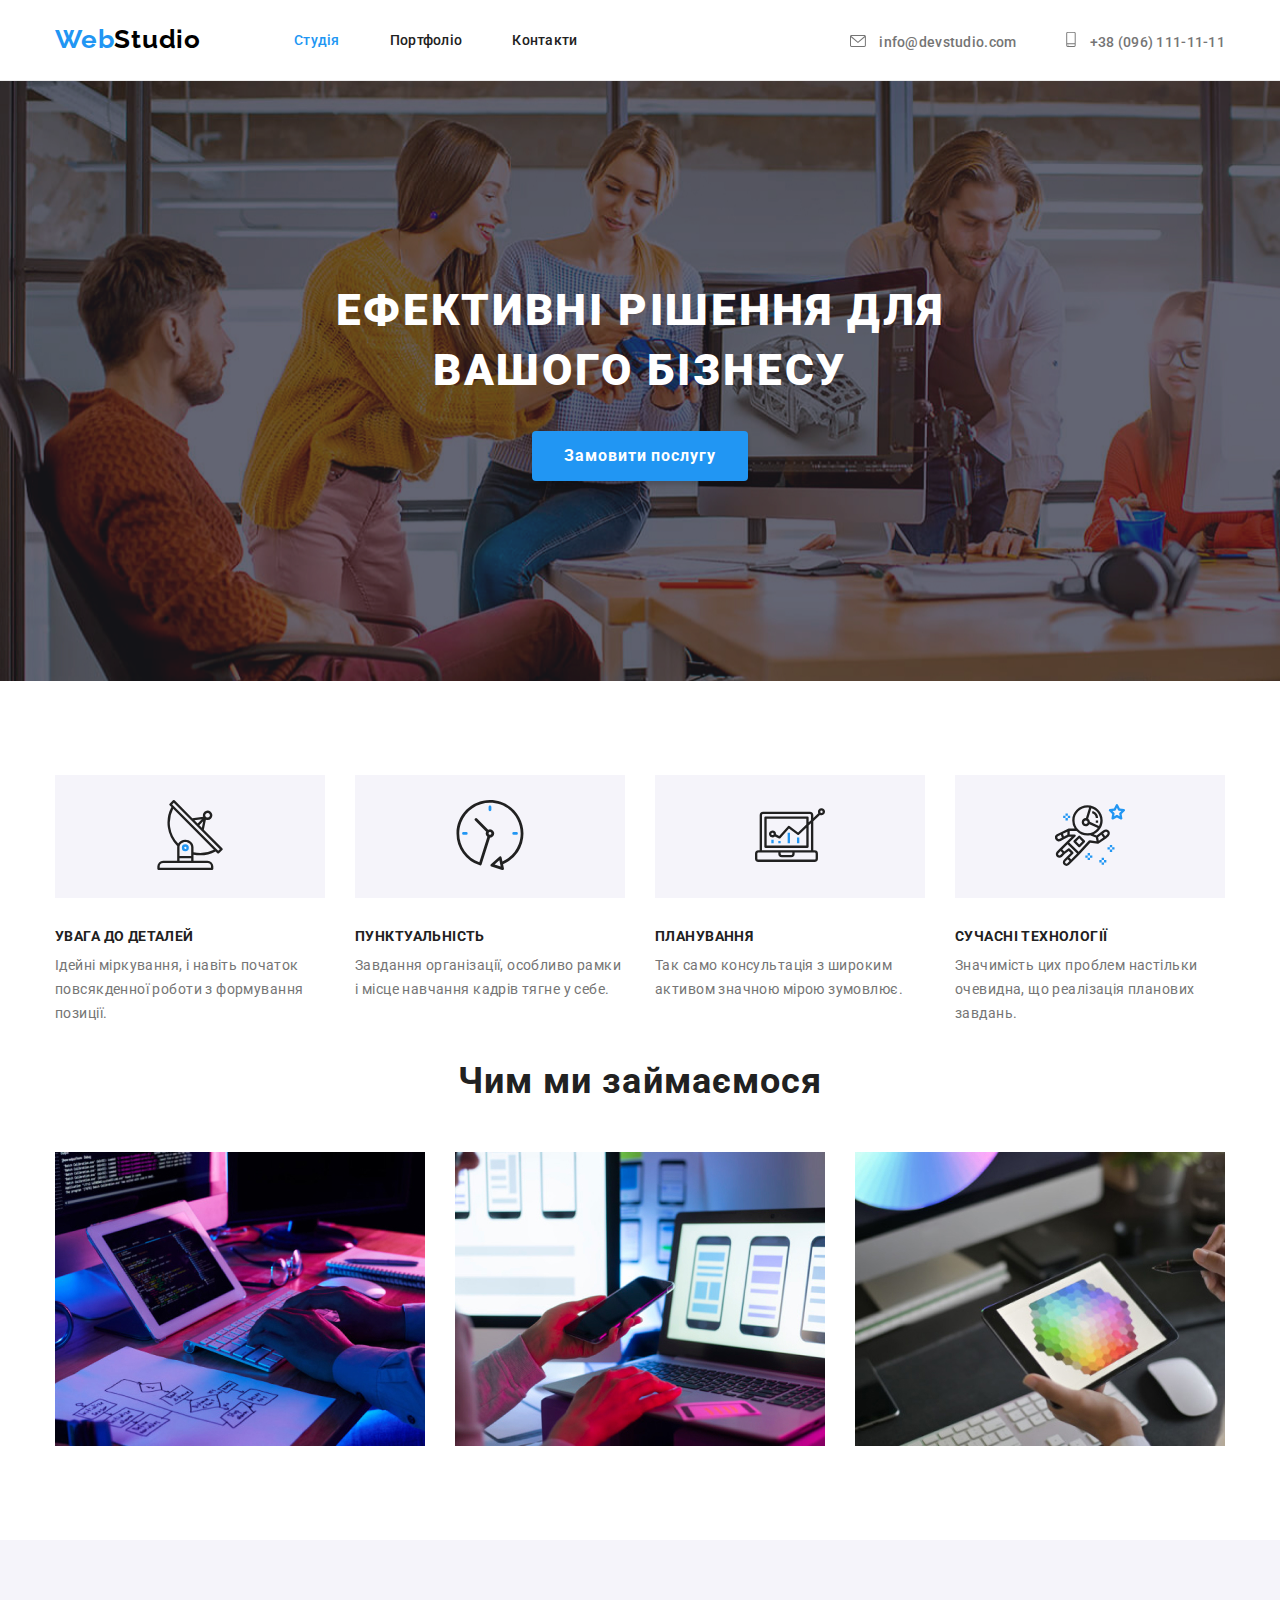
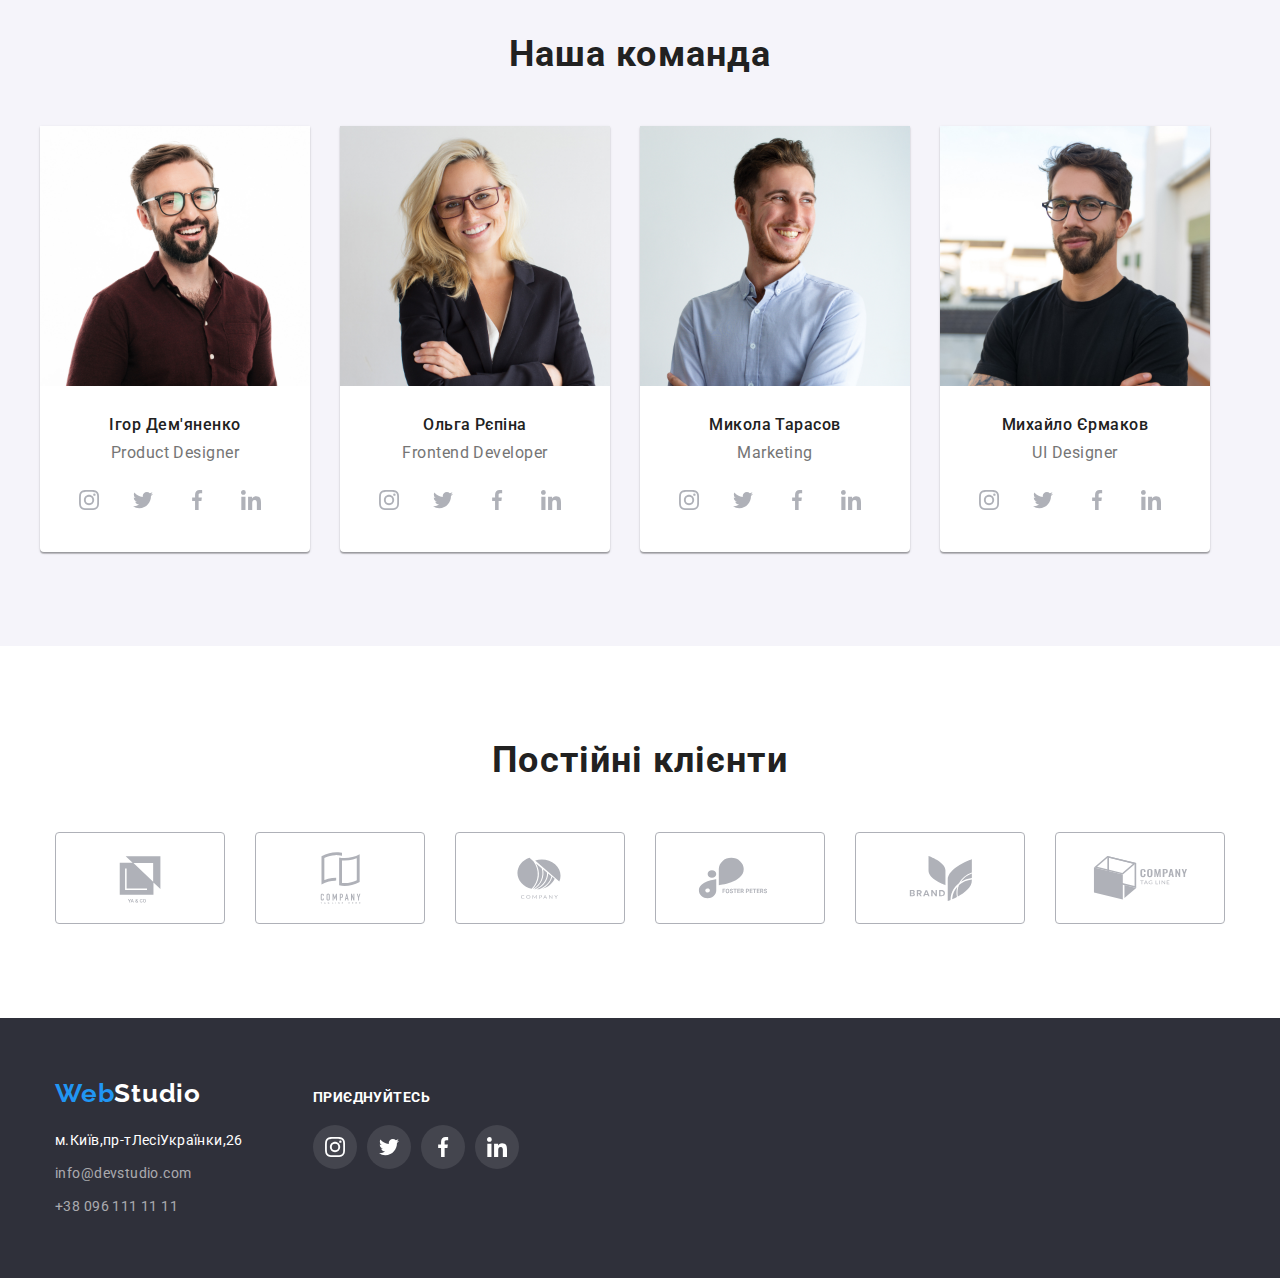
==== index.html @ b3c12559 "Add files via upload" ====
<!DOCTYPE html>
<html lang="uk">

<head>
  <meta charset="UTF-8" />
  <meta name="viewport" content="width=device-width, initial-scale=1.0" />
  <title>Studio</title>
  <!-- Font-style -->
  <link rel="preconnect" href="https://fonts.googleapis.com" />
  <link rel="preconnect" href="https://fonts.gstatic.com" crossorigin />
  <link href="https://fonts.googleapis.com/css2?family=Raleway:wght@700&family=Roboto:wght@400;500;700;900&display=swap"
    rel="stylesheet" />
  <link rel="stylesheet"
    href="https://cdnjs.cloudflare.com/ajax/libs/modern-normalize/2.0.0/modern-normalize.min.css" />
  <link rel="stylesheet" href="./css/styles.css" />
</head>

<body>
  <!-- Шапка сайту -->
  <header>
    <div class="container header-container">
      <a class="logo" href="WebStudio">Web<span class="span-color">Studio</span></a>
      <nav class="navigtion">
        <ul class="list-informatoins">
          <li class="navigation-item">
            <a class="studio-index-accent" href="./index.html">Студія</a>
          </li>
          <li class="navigation-item">
            <a class="portfolio-index" href="./portfolio.html">Портфоліо</a>
          </li>
          <li class="navigation-item">
            <a class="contacts-index" href="Контакти">Контакти</a>
          </li>
        </ul>
      </nav>
      <ul class="header-group-list ">
        <li class="group-link">
          <a class="header-link-list" href="mailto:info@devstudio.com" target="_blank" rel="noopener no-referrer"
            aria-label="іконка mail">
            <svg class="header-icon" width="16" height="12">
              <use href="./image/sprite.svg#icon-email"></use>
            </svg>
            info@devstudio.com
          </a>
        </li>
        <li class="group-link">
          <a class="header-link-list" href="tel:+380961111111" target="_blank" rel="noopener no-referrer"
            aria-label="іконка phone">
            <svg class="header-icon" width="10" height="16">
              <use class="use" href="./image/sprite.svg#icon-smartphone"></use>
            </svg>
            +38 (096) 111-11-11
          </a>
        </li>
      </ul>
    </div>
  </header>
  <main>
    <!-- Hero-group -->
    <section class="header-group">
      <div class="container">
        <h1 class="hero-title" lang="uk">
          Ефективні рішення для вашого бізнесу
        </h1>
        <button class="btn" type="button">Замовити послугу</button>
      </div>
    </section>
    <!-- About-group -->
    <section class="about-group">
      <div class="container about-container">
        <ul class="features-item">
          <li class="features-list">
            <div class="features-icon">
              <svg class="icon-item">
                <use href="./image/sprite.svg#icon-antenna"></use>
              </svg>
            </div>
            <h3 class="features">УВАГА ДО ДЕТАЛЕЙ</h3>
            <p class="features-text">
              Ідейні міркування, і навіть початок повсякденної роботи з
              формування позиції.
            </p>
          </li>
          <li class="features-list">
            <div class="features-icon">
              <svg class="icon-item">
                <use href="./image/sprite.svg#icon-clock"></use>
              </svg>
            </div>
            <h3 class="features">ПУНКТУАЛЬНІСТЬ</h3>
            <p class="features-text">
              Завдання організації, особливо рамки і місце навчання кадрів
              тягне у себе.
            </p>
          </li>
          <li class="features-list">
            <div class="features-icon">
              <svg class="icon-item">
                <use href="./image/sprite.svg#icon-diagram"></use>
              </svg>
            </div>
            <h3 class="features">ПЛАНУВАННЯ</h3>
            <p class="features-text">
              Так само консультація з широким активом значною мірою зумовлює.
            </p>
          </li>
          <li class="features-list">
            <div class="features-icon">
              <svg class="icon-item">
                <use href="./image/sprite.svg#icon-astronaut"></use>
              </svg>
            </div>
            <h3 class="features">СУЧАСНІ ТЕХНОЛОГІЇ</h3>
            <p class="features-text">
              Значимість цих проблем настільки очевидна, що реалізація
              планових завдань.
            </p>
          </li>
        </ul>
      </div>
    </section>
    <!-- Occupation -->
    <section class="about">
      <div class="container">
        <h2 class="our-occupation">Чим ми займаємося</h2>
        <ul class="team-about">
          <li class="image-item">
            <img class="img" src="./image/box1.jpg" alt="Чим ми займаємося" width="370" height="294" />
          </li>
          <li class="image-item">
            <img class="img" src="./image/box2.jpg" alt="Чим ми займаємося" width="370" height="294" />
          </li>
          <li class="image-item">
            <img class="img" src="./image/box3.jpg" alt="Чим ми займаємося" width="370" height="294" />
          </li>
        </ul>
      </div>
    </section>
    <!-- Our-team -->
    <section class="our-team">
      <div class="container container-team">
        <h2 class="team">Наша команда</h2>
        <ul class="it-team">
          <li class="group member-group">
            <img class="it-group" src="./image/img1.jpg" alt="Наша команда " width="270" height="260" />
            <div class="member-groups">
              <h3 class="name">Ігор Дем'яненко</h3>
              <p class="specialization">Product Designer</p>
              <ul class="team-social-link-list">
                <li class="team-social-link-item">
                  <a class="our-team-icons" href="" target="_blank" rel="noopener-noreferrer"
                    aria-label="іконка instagram">
                    <svg class="member-icons" width="20">
                      <use href="./image/sprite.svg#icon-instagram"></use>
                    </svg>
                </li>
                <li class="team-social-link-item">
                  <a class="our-team-icons" href="" target="_blank" rel="noopener-noreferrer"
                    aria-label="іконка twitter">
                    <svg class="member-icons" width="20">
                      <use href="./image/sprite.svg#icon-twitter"></use>
                    </svg>
                  </a>
                </li>
                <li class="team-social-link-item">
                  <a class="our-team-icons" href="" target="_blank" rel="noopener-noreferrer"
                    aria-label="іконка facebook">
                    <svg class="member-icons" width="20">
                      <use href="./image/sprite.svg#icon-facebook"></use>
                    </svg>
                  </a>
                </li>
                <li class="team-social-link-item">
                  <a class="our-team-icons" href="" target="_blank" rel="noopener-noreferrer"
                    aria-label="іконка linkedid">
                    <svg class="member-icons" width="20">
                      <use href="./image/sprite.svg#icon-linkedin"></use>
                    </svg>
                  </a>
                </li>
              </ul>





            </div>
          </li>
          <li class="group member-group">
            <img class="it-group" src="./image/img2.jpg" alt="Наша команда " width="270" height="260" />
            <div class="member-groups">
              <h3 class="name">Ольга Рєпіна</h3>
              <p class="specialization">Frontend Developer</p>
              <ul class="team-social-link-list">
                <li class="team-social-link-item">
                  <a class="our-team-icons" href="" target="_blank" rel="noopener-noreferrer"
                    aria-label="іконка instagram">
                    <svg class="member-icons" width="20">
                      <use href="./image/sprite.svg#icon-instagram"></use>
                    </svg>
                </li>
                <li class="team-social-link-item">
                  <a class="our-team-icons" href="" target="_blank" rel="noopener-noreferrer"
                    aria-label="іконка twitter">
                    <svg class="member-icons" width="20">
                      <use href="./image/sprite.svg#icon-twitter"></use>
                    </svg>
                  </a>
                </li>
                <li class="team-social-link-item">
                  <a class="our-team-icons" href="" target="_blank" rel="noopener-noreferrer"
                    aria-label="іконка facebook">
                    <svg class="member-icons" width="20">
                      <use href="./image/sprite.svg#icon-facebook"></use>
                    </svg>
                  </a>
                </li>
                <li class="team-social-link-item">
                  <a class="our-team-icons" href="" target="_blank" rel="noopener-noreferrer"
                    aria-label="іконка linkedid">
                    <svg class="member-icons" width="20">
                      <use href="./image/sprite.svg#icon-linkedin"></use>
                    </svg>
                  </a>
                </li>
              </ul>
            </div>
          </li>
          <li class="group member-group">
            <img class="it-group" src="./image/img3.jpg" alt="Наша команда " width="270" height="260" />
            <div class="member-groups">
              <h3 class="name">Микола Тарасов</h3>
              <p class="specialization">Marketing</p>
              <ul class="team-social-link-list">
                <li class="team-social-link-item">
                  <a class="our-team-icons" href="" target="_blank" rel="noopener-noreferrer"
                    aria-label="іконка instagram">
                    <svg class="member-icons" width="20">
                      <use href="./image/sprite.svg#icon-instagram"></use>
                    </svg>
                </li>
                <li class="team-social-link-item">
                  <a class="our-team-icons" href="" target="_blank" rel="noopener-noreferrer"
                    aria-label="іконка twitter">
                    <svg class="member-icons" width="20">
                      <use href="./image/sprite.svg#icon-twitter"></use>
                    </svg>
                  </a>
                </li>
                <li class="team-social-link-item">
                  <a class="our-team-icons" href="" target="_blank" rel="noopener-noreferrer"
                    aria-label="іконка facebook">
                    <svg class="member-icons" width="20">
                      <use href="./image/sprite.svg#icon-facebook"></use>
                    </svg>
                  </a>
                </li>
                <li class="team-social-link-item">
                  <a class="our-team-icons" href="" target="_blank" rel="noopener-noreferrer"
                    aria-label="іконка linkedid">
                    <svg class="member-icons" width="20">
                      <use href="./image/sprite.svg#icon-linkedin"></use>
                    </svg>
                  </a>
                </li>
              </ul>
            </div>
          </li>
          <li class="group member-group">
            <img class="it-group" src="./image/img4.jpg" alt="Наша команда " width="270" height="260" />
            <div class="member-groups">
              <h3 class="name">Михайло Єрмаков</h3>
              <p class="specialization">UI Designer</p>
              <ul class="team-social-link-list">
                <li class="team-social-link-item">
                  <a class="our-team-icons" href="" target="_blank" rel="noopener-noreferrer"
                    aria-label="іконка instagram">
                    <svg class="member-icons" width="20">
                      <use href="./image/sprite.svg#icon-instagram"></use>
                    </svg>
                </li>
                <li class="team-social-link-item">
                  <a class="our-team-icons" href="" target="_blank" rel="noopener-noreferrer"
                    aria-label="іконка twitter">
                    <svg class="member-icons" width="20">
                      <use href="./image/sprite.svg#icon-twitter"></use>
                    </svg>
                  </a>
                </li>
                <li class="team-social-link-item">
                  <a class="our-team-icons" href="" target="_blank" rel="noopener-noreferrer"
                    aria-label="іконка facebook">
                    <svg class="member-icons" width="20">
                      <use href="./image/sprite.svg#icon-facebook"></use>
                    </svg>
                  </a>
                </li>
                <li class="team-social-link-item">
                  <a class="our-team-icons" href="" target="_blank" rel="noopener-noreferrer"
                    aria-label="іконка linkedid">
                    <svg class="member-icons" width="20">
                      <use href="./image/sprite.svg#icon-linkedin"></use>
                    </svg>
                  </a>
                </li>
              </ul>
            </div>
          </li>
        </ul>
      </div>
    </section>
    <!-- Regular-customers -->
    <section class="regular-customers">
      <div class="container visitors">
        <h3 class="client">Постійні клієнти</h3>
        <ul class="customers-list">
          <li class="customers">
            <div class="customers-group">
              <svg class="svg" width="170px" height="92">
                <use href="./image/sprite.svg#ya-and-co"></use>
              </svg>
            </div>
          </li>

          <li class="customers">
            <svg class="svg" width="170px" height="92">
              <use href="./image/sprite.svg#company-tagline-here"></use>
            </svg>
          </li>

          <li class="customers">
            <svg class="svg" width="170px" height="92">
              <use href="./image/sprite.svg#company"></use>
            </svg>
          </li>

          <li class="customers">
            <svg class="svg" width="170px" height="92">
              <use href="./image/sprite.svg#foster-peters"></use>
            </svg>
          </li>

          <li class="customers">
            <svg class="svg" width="170px" height="92">
              <use href="./image/sprite.svg#brand"></use>
            </svg>
          </li>

          <li class="customers">
            <svg class="svg" width="170px" height="92">
              <use href="./image/sprite.svg#company-tagline"></use>
            </svg>
          </li>
        </ul>
      </div>
    </section>
  </main>
  <!-- Footer -->
  <footer class="footer">
    <div class="container footer-cotainer">
      <div class="information-footer">
        <a class="logo-footer" href="WebStudio">Web<span class="span">Studio</span></a>
        <address class="address">

          <p class="street-address">м.Київ,пр-тЛесіУкраїнки,26</p>
          <ul class="list">
            <li class="item">
              <a class="information-email" href="mailto:info@devstudio.com">info@devstudio.com</a>
            </li>
            <li class="item">
              <a class="information-telephone" href="tel:380961111111">+38 096 111 11 11</a>
            </li>
          </ul>
        </address>
      </div>


      <div class="social">
        <p class="join-in">приєднуйтесь</p>
        <ul class="social-network">

          <li class="social-links">

            <a class="social-icons" href="" target="_blank" rel="noopener noreferrer" aria-label="">
              <svg class="footer-icons" width="20" ; height="20" ;>
                <use href="./image/sprite.svg#instagram-footer"></use>
              </svg>
            </a>
          </li>
          <li class="social-links">
            <a class="social-icons" href="" target="_blank" rel="noopener noreferrer" aria-label="">
              <svg class="footer-icons" width="20" ; height="20" ;>
                <use href="./image/sprite.svg#twitter-footer"></use>
              </svg>
            </a>
          </li>
          <li class="social-links">
            <a class="social-icons" href="" target="_blank" rel="noopener noreferrer" aria-label="">
              <svg class="footer-icons" width="20" ; height="20" ;>
                <use href="./image/sprite.svg#facebook-footer"></use>
              </svg>
            </a>
          </li>
          <li class="social-links">
            <a class="social-icons" href="" target="_blank" rel="noopener noreferrer" aria-label="">
              <svg class="footer-icons" width="20" ; height="20" ;>
                <use href="./image/sprite.svg#linkedin-footer"></use>
              </svg>
            </a>
          </li>
        </ul>
      </div>
    </div>
  </footer>
</body>

</html>
---- css/styles.css ----
:root {
  /* стилі шрифту */
  --font-family: "Roboto", sans-serif;
  --second-family: "Raleway", sans-serif;
  /* кольори тексту */
  --text: #212121;
  --txt-cl: #757575;
  --color: #fff;
  --accent-cl: #2196f3;
  --span: #000;
  /* background-color */
  --bg-cl: #2f303a;
  --color: #fff;
  --text-bg-cl: #f5f4fa;
  /* Icon-svg */
  --icons-team:#AFB1B8;
}

* {
  margin-top: 0;
  margin-bottom: 0;
  margin-left: 0;
  margin-right: 0;
  padding: 0;
}

li {
  list-style-type: none;
}

body {
  font-size: 14px;
  font-family: "Roboto", sans-serif;
  letter-spacing: 0.03em;
  color: var(--color);
  background-color: #fff;
}

section {
  padding-bottom: 94px;
}

.container {
  width: 1200px;
  padding-left: 15px;
  padding-right: 15px;
  margin-left: auto;
  margin-right: auto;
}

a {
  outline: none;
  text-decoration: none;
  color: currentColor;
}

img {
  display: block;
}

h1,
h2,
h3,
h4,
h5,
h6,
p {
  margin: 0;
}

/* Кнопки */
.studio-portfolio:hover,
.studio-portfolio:focus {
  color: var(--accent-cl);
}

.portfolio-portfolio:focus,
.portfolio-portfolio:hover {
  color: var(--accent-cl);
}

.contacts-portfolio:hover,
.contacts-portfolio:focus {
  color: var(--accent-cl);
}

.btn {
  margin: 0 auto;
  display: block;
  width: 216px;
  height: 50px;
  font-weight: 700;
  font-size: 16px;
  line-height: 1.875;
  letter-spacing: 0.06em;
  text-align: center;
  font-family: inherit;
  cursor: pointer;
  color: var(--color);
  background-color: #2196f3;
  box-shadow: 0 4px 4px 0 rgb(0, 0, 0, 0.15);
  border: transparent;
  border-radius: 4px;
}

.all {
  font-family: var(--font-family);
  font-weight: 500;
  font-size: 16px;
  line-height: 1.63;
  letter-spacing: 0.03em;
  text-align: center;
  color: var(--color);
  cursor: pointer;
  border-radius: 4px;
  box-shadow: 0 2px 2px 0 rgb(0, 0, 0, 0.12), 0 1px 2px 0 rgb(0, 0, 0, 0.08),
    0 3px 1px 0 rgb(0, 0, 0, 0.1);
  background: #2196f3;
  margin-left: auto;
  padding-left: 25px;
  padding-right: 25px;
  padding-top: 6px;
  padding-bottom: 6px;
}

.clik {
  font-weight: 500;
  font-size: 16px;
  line-height: 1.63;
  letter-spacing: 0.03em;
  text-align: center;
  color: var(--text);
  cursor: pointer;
  border-radius: 4px;
  background: #f5f4fa;
  padding-left: 22px;
  padding-right: 22px;
  padding-top: 6px;
  padding-bottom: 6px;
}

.buttons:last-child {
  padding-right: 0;
}

.clik:hover,
.clik:focus {
  background-color: #2196f3;
  color: var(--color);
}

.contacts-index:hover,
.contacts-index:focus {
  color: var(--accent-cl);
}

.portfolio-index:hover {
  color: var(--accent-cl);
}

.studio-list:hover {
  color: var(--accent-cl);
}

.information-number:hover,
.information-number:focus {
  color: var(--accent-cl);
}

.information:hover,
.information:focus {
  color: var(--accent-cl);
}

.contacts-list:hover,
.contacts-list:focus {
  color: var(--accent-cl);
}

.information-number:hover {
  color: var(--accent-cl);
}

.btn:hover,
.btn:focus {
  background-color: #2196f3;
  color: var(--color);
}

.information-email:hover,
.information-email:focus {
  color: var(--accent-cl);
}

.information-telephone:hover,
.information-telephone:focus {
  color: var(--accent-cl);
}

/* Шапка сайту */
.header-container {
  display: flex;
  justify-content: center;
  align-items: center;
}

header {
  border-bottom: 1px solid #ececec;
}

.logo {
  font-weight: 700;
  font-size: 26px;
  letter-spacing: 0.03em;
  color: var(--accent-cl);

  text-decoration: none;
  padding-top: 24px;
  padding-bottom: 25px;

  margin-right: 93px;
  font-family: var(--second-family);
}

.span-color {
  color: var(--span);
  font-weight: 700;
  font-size: 26px;
  letter-spacing: 0.03em;
  text-decoration: none;
}

.navigation {
  margin-left: 93px;
}

.list-informatoins {
  display: flex;
  gap: 50px;
}

.navigation-item {
  display: flex;
}

.navigation-item:last-child {
  margin-right: 0;
}

.studio-index-accent {
  font-weight: 500;
  font-size: 14px;
  letter-spacing: 0.02em;
  color: var(--accent-cl);
  padding-top: 32px;
  padding-bottom: 32px;
}

.portfolio-index {
  font-weight: 500;
  font-size: 14px;
  letter-spacing: 0.02em;
  color: var(--text);

  padding-top: 32px;
  padding-bottom: 32px;

  box-sizing: content-box;
}

.contacts-index {
  font-weight: 500;
  font-size: 14px;
  letter-spacing: 0.02em;
  color: var(--text);
  padding-top: 32px;
  padding-bottom: 32px;
}

.contacts-index:last-child {
  margin-right: auto;
}

.header-group-list {
  display: flex;
  margin-left: auto;
  align-items: baseline;
}

.information {
  font-weight: 500;
  font-size: 14px;
  letter-spacing: 0.02em;
  color: var(--txt-cl);
  text-decoration: none;

  justify-content: center;
  text-align: center;
  display: flex;
  margin-left: 10px;
}

.information-number {
  font-weight: 500;
  font-size: 14px;
  letter-spacing: 0.02em;
  color: var(--txt-cl);
  text-decoration: none;
  justify-content: center;
  text-align: center;
}

.information-list:last-child {
  margin-left: 50px;
}
.header-group-list {
  fill: var(--txt-cl);
}

.header-icon {
  margin-right: 10px;
  
  
}

.header-link-list:hover {
  fill: var(--accent-cl);
}
.group-link {
  margin-right: 50px;
  
}
.group-link:last-child {
  margin-right: 0;
}
.header-link-list {
  text-decoration: none;

  font-family: var(--main-font);
  font-weight: 500;
  letter-spacing: 0.02em;
  
  color: var(--txt-cl);
  
}
.header-link-phone {
  text-decoration: none;

  font-family: var(--main-font);
  font-weight: 500;
  letter-spacing: 0.02em;
  color: var(--txt-cl);
}
.header-link-list:hover,
.header-link-list:focus{
color: var(--accent-cl);
}
.header-link-phone:hover,
.header-link-phone:focus{
  color: var(--accent-cl);
}
.header-icon:hover,
.header-icon:focus {
color: var(--accent-cl);
}
/* Hero-group */
.header-group {
  max-width: 1600px;
  margin-left: auto;
  margin-right: auto;
  background-image: url(../image/Img\ Overlay\ \(4\).png),
    url(../image/Img\ \(1\).jpg);

  background-color: var(--dark-bg-color);
  padding-top: 200px;
  padding-bottom: 200px;

}

.hero-title {
  font-weight: 900;
  font-size: 44px;
  line-height: 1.36;
  letter-spacing: 0.06em;
  text-transform: uppercase;
  text-align: center;
  color: var(--color);
  width: 650px;
  margin-left: auto;
  margin-right: auto;
  margin-bottom: 30px;
}

/* About-group */
.about-group {
  padding-top: 94px;
}

.about-container {
  display: flex;
  align-items: center;
}

.features-item {
  display: flex;
}

.features-item:last-child {
  margin-right: 0;
}


.features-icon {
  width: 270px;
  
  background-color: var(--text-bg-cl);
  display: block;
  margin-bottom: 30px;
}
.features-icon:last-child{
  margin-right: 0;
}
.features-list:not(:last-child) {
  margin-right: 30px;
}

.features {
  font-weight: 700;
  font-size: 14px;
  letter-spacing: 0.03em;
  text-transform: uppercase;
  color: var(--text);
  margin-bottom: 10px;
}

.features-text {
  font-weight: 400;
  font-size: 14px;
  line-height: 1.71;
  letter-spacing: 0.03em;
  color: var(--txt-cl);
}
.features-icon {
  padding-left: 100px;
  padding-right: 100px;
  padding-top: 25px;
  padding-bottom: 25px;
}
.icon-item {
  width: 70px;
  height: 70px;
  
}
/* Occupation */

.our-occupation {
  font-weight: 700;
  font-size: 36px;
  letter-spacing: 0.03em;
  text-align: center;
  color: var(--text);
  margin-bottom: 50px;
  margin-top: 94px;
}

.team-about {
  display: flex;
  justify-content: center;
}

.image-item {
  margin-left: 30px;
}

.image-item:first-child {
  margin-left: 0;
}

/* Our-team */
.our-team {
  padding-top: 94px;
  background-color: #f5f4fa;
}
.team-social-link-list {
  display: flex;
    justify-content: center;
  margin-top: 16px;
}
.team-social-link-item {
  margin-right: 10px;
  border-radius: 50%;
    
    
    padding-top: 12px;
    padding-bottom: 12px;
    padding-right: 12px;
    padding-left: 12px;
}

.team {
  font-weight: 700;
  font-size: 36px;
  letter-spacing: 0.03em;
  text-align: center;
  color: var(--text);
  margin-bottom: 50px;
}

.it-team {
  display: flex;
  justify-content: center;
}

.group:first-child {
  margin-left: 0;
}

.group {
  border-radius: 0 0 4px 4px;
    width: 270px;
  
    box-shadow: 0 2px 1px 0 rgba(0, 0, 0, 0.2), 0 1px 1px 0 rgba(0, 0, 0, 0.14),
      0 1px 3px 0 rgba(0, 0, 0, 0.12);
    background: #fff;
  
    margin-right: 30px;
}

.member-groups {
  padding-top: 30px;
  padding-bottom: 30px;
  text-align: center;
}

.name {
  font-weight: 500;
  font-size: 16px;
  letter-spacing: 0.03em;
  text-align: center;
  color: #212121;
  margin-bottom: 10px;
}

.specialization {
  font-weight: 400;
  font-size: 16px;
  letter-spacing: 0.03em;
  text-align: center;
  color: #757575;
  margin-bottom: 16px;
}


.our-team-icons {
display: flex;
align-items: center;
justify-content: center;
border-radius: 50%;

}
.member-icons {
  fill: var(--icons-team);
 
  width: 20px;
    height: 20px;
    gap: 10px;
}
.our-team-icons:hover {
  background-color: #2196f3;
  
}
.our-team-icons:hover .member-icons,
.our-team-icons:focus .member-icons{
fill: var(--color);

}
/* Regular-customers */

.client {
  font-family: var(--font-family);
    font-weight: 700;
    font-size: 36px;
    letter-spacing: 0.03em;
    text-align: center;
    color: #212121;
    padding-top: 94px;
    padding-bottom: 50px;
}
.customers-list {
  display: flex;

 
}

  

.customers {
  fill: #afb1b8;
  margin-right: 30px;
border: 1px solid #afb1b8;
  border-radius: 4px;
display: flex;
width: 170px;
height: 92px;


}


.svg {
  width: 106px;
  height: 60px;
  margin-top: 16px;
  margin-left: 32px;
}
.customers:hover,
.customers:focus {
  fill: var(--accent-cl);
  
}
.customers:last-child {
  margin-right: 0;
}
.list-icon-customers {
  width: 170px;
  
  margin-right: 30px;
}
/* Footer */
.footer-cotainer {
  display: flex;
  align-items: baseline;
}
footer {
  background-color: #2f303a;
  padding-top: 60px;
  padding-bottom: 60px;
}

.logo-footer {
  font-family: var(--second-family);
  font-weight: 700;
  font-size: 26px;
  line-height: normal;
  letter-spacing: 0.03em;
  color: var(--accent-cl);
}

.span {
  color: var(--color);
}

.list {
  color: rgb(255, 255, 255, 0.6);
  margin-top: 9px;
}

.street-address,
.list {
  font-style: normal;
  font-weight: 400;
  font-size: 14px;
  line-height: 1.71429;
  letter-spacing: 0.03em;
  color: var(--color);
}

.address {
  margin-top: 20px;
}

.information-email {
  font-weight: 400;
  font-size: 14px;
  line-height: 1.14;
  letter-spacing: 0.03em;
  color: rgb(255, 255, 255, 0.6);
  padding-top: 9px;
}

.information-telephone {
  font-weight: 400;
  font-size: 14px;
  line-height: 1.14;
  letter-spacing: 0.03em;
  color: rgb(255, 255, 255, 0.6);
  padding-top: 9px;
}

.join-in {
  font-family: var(--font-family);
  font-weight: 700;
  font-size: 14px;
  letter-spacing: 0.03em;
  text-transform: uppercase;
  
  color: var(--color);
  margin-bottom: 20px;

}

.social {
  margin-left: 70px;
}

.social-network {
  display: flex;
  
  align-items: baseline;
}
.social-links {
  margin-right: 10px;
  
  
  
 
}
.social-icons {
 display: flex;
  justify-content: center;
  align-items: center;
  width: 44px;
  height: 44px;
  background-color: rgba(255, 255, 255, 0.1);
  border-radius: 50%;

  transition:  250ms cubic-bezier(0.4, 0, 0.2, 1);
}
.social-links:hover,
.social-links:focus {
  background-color: #2196f3;
  border-radius: 50%;
}


.social-links:last-child {
  margin-right: 0;
}
.footer-icons {
fill: white;
}
/* Portfolio */

.container-portfolio {
  padding-top: 94px;
  padding-bottom: 94px;
}

.studio-portfolio {
  font-weight: 500;
  font-size: 14px;
  letter-spacing: 0.02em;
  color: var(--span);
  padding-top: 32px;
  padding-bottom: 32px;
}

.portfolio-portfolio {
  font-weight: 500;
  font-size: 14px;
  letter-spacing: 0.02em;
  color: var(--accent-cl);

  padding-top: 32px;
  padding-bottom: 32px;

  box-sizing: content-box;
}

.contacts-portfolio {
  font-weight: 500;
  font-size: 14px;
  letter-spacing: 0.02em;
  color: var(--text);
  padding-top: 32px;
  padding-bottom: 32px;
}

.button:last-child {
  margin-left: 0;
}

.buttons {
  display: flex;
  margin-bottom: 50px;
  justify-content: center;
  gap: 8px;
}

.image-portfolio {
  display: flex;
  flex-wrap: wrap;

  gap: 30px;
}

.image-list-portfolio {
  width: 370px;

  background: #fff;
}

.image-list-portfolio-three,
.image-list-portfolio-six,
.image-list-portfolio-nine {
  margin-right: 0;
  border: 1px solid #eee;
  width: 370px;
  height: 404px;
  background: #fff;
}

.image-list {
  width: 370px;

  margin-bottom: 30px;
  background-color: var(--color);
  box-shadow: 0 4px 4px 0 rgba(0, 0, 0, 0.25);
}

.image-list:nth-child(3n + 1) {
  margin-right: 0;
}

.image-list:nth-child(-n + 3) {
  margin-bottom: 0;
}

.features-list {
  width: 270px;
  height: 98px;
}

.features-list:last-child {
  margin-right: 0;
}

.container-list {
  width: 1200px;
  padding-left: 15px;
  padding-right: 15px;
  margin-left: auto;
  margin-right: auto;
}

.item:nth-child(2) {
  margin-top: 9px;
}

.text,
.classification {
  font-family: var(--font-family);
}

.text {
  font-weight: 700;
  font-size: 18px;
  line-height: 2;
  letter-spacing: 0.06em;
  color: var(--text);
  margin-bottom: 4px;
}

.classification {
  font-weight: 400;
  font-size: 16px;
  line-height: 1.88;
  letter-spacing: 0.03em;
  color: var(--txt-cl);
}

.project-info {
  padding-right: 24px;
  padding-left: 24px;
  padding-bottom: 20px;
  padding-top: 20px;

  border-right: 1px solid #ececec;
  border-bottom: 1px solid #ececec;
  border-left: 1px solid #ececec;
}
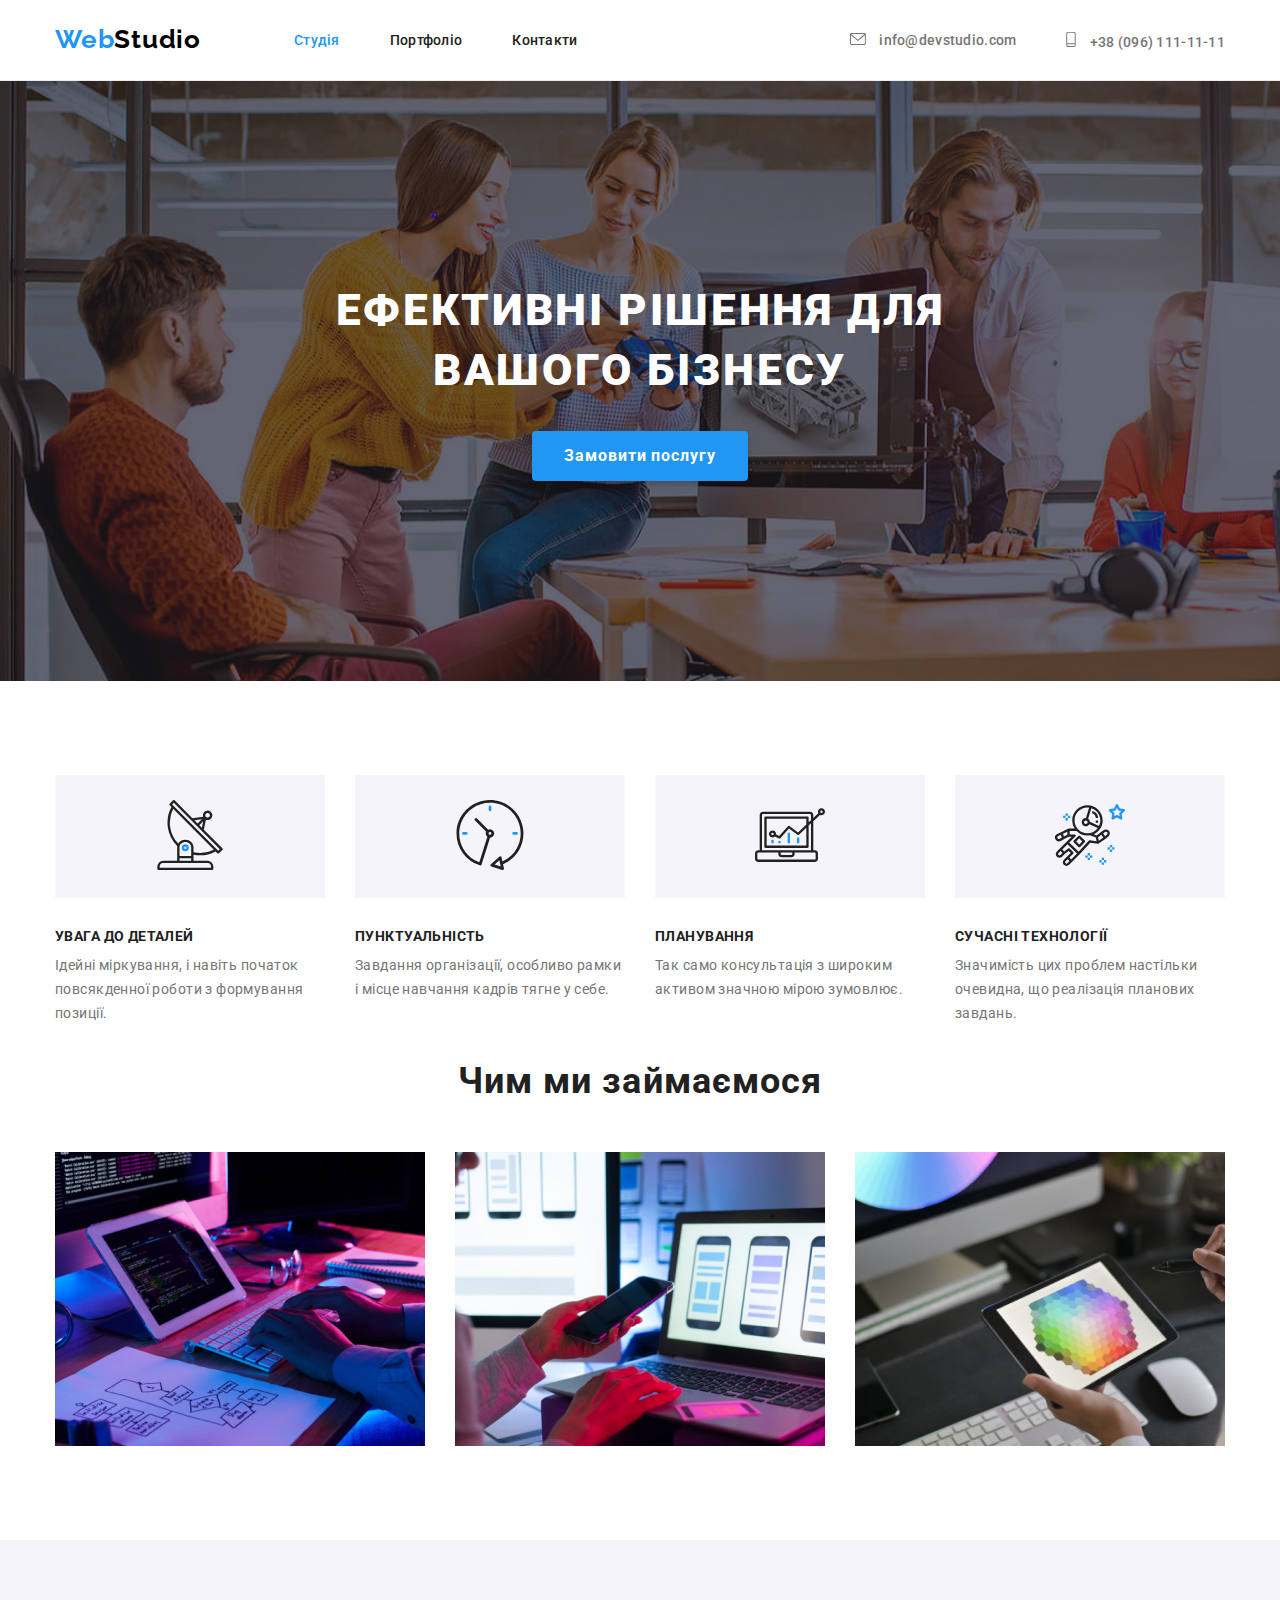
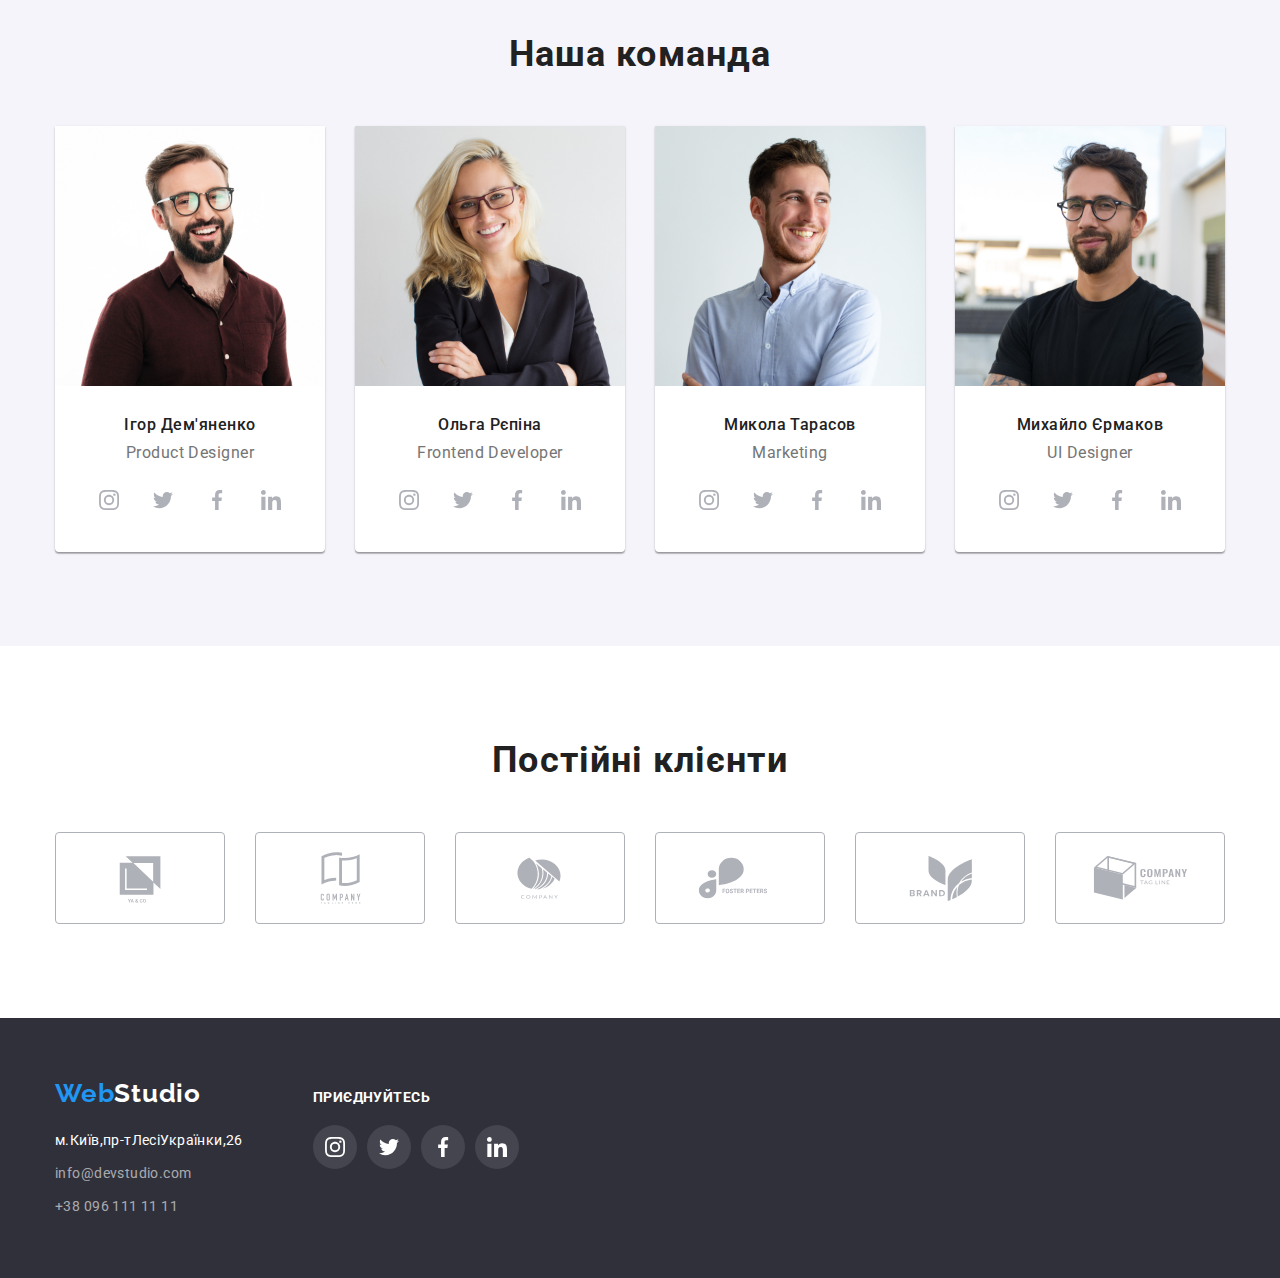
==== commit 4454df4d: "Add files via upload" ====
--- a/index.html
+++ b/index.html
@@ -1,417 +1,600 @@
 <!DOCTYPE html>
 <html lang="uk">
+  <head>
+    <meta charset="UTF-8" />
+    <meta name="viewport" content="width=device-width, initial-scale=1.0" />
+    <title>Studio</title>
+    <!-- Font-style -->
+    <link rel="preconnect" href="https://fonts.googleapis.com" />
+    <link rel="preconnect" href="https://fonts.gstatic.com" crossorigin />
+    <link
+      href="https://fonts.googleapis.com/css2?family=Raleway:wght@700&family=Roboto:wght@400;500;700;900&display=swap"
+      rel="stylesheet"
+    />
+    <link
+      rel="stylesheet"
+      href="https://cdnjs.cloudflare.com/ajax/libs/modern-normalize/2.0.0/modern-normalize.min.css"
+    />
+    <link rel="stylesheet" href="./css/styles.css" />
+  </head>
 
-<head>
-  <meta charset="UTF-8" />
-  <meta name="viewport" content="width=device-width, initial-scale=1.0" />
-  <title>Studio</title>
-  <!-- Font-style -->
-  <link rel="preconnect" href="https://fonts.googleapis.com" />
-  <link rel="preconnect" href="https://fonts.gstatic.com" crossorigin />
-  <link href="https://fonts.googleapis.com/css2?family=Raleway:wght@700&family=Roboto:wght@400;500;700;900&display=swap"
-    rel="stylesheet" />
-  <link rel="stylesheet"
-    href="https://cdnjs.cloudflare.com/ajax/libs/modern-normalize/2.0.0/modern-normalize.min.css" />
-  <link rel="stylesheet" href="./css/styles.css" />
-</head>
-
-<body>
-  <!-- Шапка сайту -->
-  <header>
-    <div class="container header-container">
-      <a class="logo" href="WebStudio">Web<span class="span-color">Studio</span></a>
-      <nav class="navigtion">
-        <ul class="list-informatoins">
-          <li class="navigation-item">
-            <a class="studio-index-accent" href="./index.html">Студія</a>
-          </li>
-          <li class="navigation-item">
-            <a class="portfolio-index" href="./portfolio.html">Портфоліо</a>
-          </li>
-          <li class="navigation-item">
-            <a class="contacts-index" href="Контакти">Контакти</a>
-          </li>
-        </ul>
-      </nav>
-      <ul class="header-group-list ">
-        <li class="group-link">
-          <a class="header-link-list" href="mailto:info@devstudio.com" target="_blank" rel="noopener no-referrer"
-            aria-label="іконка mail">
-            <svg class="header-icon" width="16" height="12">
-              <use href="./image/sprite.svg#icon-email"></use>
-            </svg>
-            info@devstudio.com
-          </a>
-        </li>
-        <li class="group-link">
-          <a class="header-link-list" href="tel:+380961111111" target="_blank" rel="noopener no-referrer"
-            aria-label="іконка phone">
-            <svg class="header-icon" width="10" height="16">
-              <use class="use" href="./image/sprite.svg#icon-smartphone"></use>
-            </svg>
-            +38 (096) 111-11-11
-          </a>
-        </li>
-      </ul>
-    </div>
-  </header>
-  <main>
-    <!-- Hero-group -->
-    <section class="header-group">
-      <div class="container">
-        <h1 class="hero-title" lang="uk">
-          Ефективні рішення для вашого бізнесу
-        </h1>
-        <button class="btn" type="button">Замовити послугу</button>
-      </div>
-    </section>
-    <!-- About-group -->
-    <section class="about-group">
-      <div class="container about-container">
-        <ul class="features-item">
-          <li class="features-list">
-            <div class="features-icon">
-              <svg class="icon-item">
-                <use href="./image/sprite.svg#icon-antenna"></use>
+  <body>
+    <!-- Шапка сайту -->
+    <header>
+      <div class="container header-container">
+        <a class="logo" href="WebStudio"
+          >Web<span class="span-color">Studio</span></a
+        >
+        <nav class="navigtion">
+          <ul class="list-informatoins">
+            <li class="navigation-item">
+              <a class="studio-index-accent" href="./index.html">Студія</a>
+            </li>
+            <li class="navigation-item">
+              <a class="portfolio-index" href="./portfolio.html">Портфоліо</a>
+            </li>
+            <li class="navigation-item">
+              <a class="contacts-index" href="Контакти">Контакти</a>
+            </li>
+          </ul>
+        </nav>
+        <ul class="header-group-list">
+          <li class="group-link">
+            <a
+              class="header-link-list"
+              href="mailto:info@devstudio.com"
+              target="_blank"
+              rel="noopener no-referrer"
+              aria-label="іконка mail"
+            >
+              <svg class="header-icon" width="16" height="12">
+                <use href="./image/sprite.svg#icon-email"></use>
               </svg>
-            </div>
-            <h3 class="features">УВАГА ДО ДЕТАЛЕЙ</h3>
-            <p class="features-text">
-              Ідейні міркування, і навіть початок повсякденної роботи з
-              формування позиції.
-            </p>
-          </li>
-          <li class="features-list">
-            <div class="features-icon">
-              <svg class="icon-item">
-                <use href="./image/sprite.svg#icon-clock"></use>
-              </svg>
-            </div>
-            <h3 class="features">ПУНКТУАЛЬНІСТЬ</h3>
-            <p class="features-text">
-              Завдання організації, особливо рамки і місце навчання кадрів
-              тягне у себе.
-            </p>
-          </li>
-          <li class="features-list">
-            <div class="features-icon">
-              <svg class="icon-item">
-                <use href="./image/sprite.svg#icon-diagram"></use>
-              </svg>
-            </div>
-            <h3 class="features">ПЛАНУВАННЯ</h3>
-            <p class="features-text">
-              Так само консультація з широким активом значною мірою зумовлює.
-            </p>
-          </li>
-          <li class="features-list">
-            <div class="features-icon">
-              <svg class="icon-item">
-                <use href="./image/sprite.svg#icon-astronaut"></use>
-              </svg>
-            </div>
-            <h3 class="features">СУЧАСНІ ТЕХНОЛОГІЇ</h3>
-            <p class="features-text">
-              Значимість цих проблем настільки очевидна, що реалізація
-              планових завдань.
-            </p>
-          </li>
-        </ul>
-      </div>
-    </section>
-    <!-- Occupation -->
-    <section class="about">
-      <div class="container">
-        <h2 class="our-occupation">Чим ми займаємося</h2>
-        <ul class="team-about">
-          <li class="image-item">
-            <img class="img" src="./image/box1.jpg" alt="Чим ми займаємося" width="370" height="294" />
-          </li>
-          <li class="image-item">
-            <img class="img" src="./image/box2.jpg" alt="Чим ми займаємося" width="370" height="294" />
-          </li>
-          <li class="image-item">
-            <img class="img" src="./image/box3.jpg" alt="Чим ми займаємося" width="370" height="294" />
-          </li>
-        </ul>
-      </div>
-    </section>
-    <!-- Our-team -->
-    <section class="our-team">
-      <div class="container container-team">
-        <h2 class="team">Наша команда</h2>
-        <ul class="it-team">
-          <li class="group member-group">
-            <img class="it-group" src="./image/img1.jpg" alt="Наша команда " width="270" height="260" />
-            <div class="member-groups">
-              <h3 class="name">Ігор Дем'яненко</h3>
-              <p class="specialization">Product Designer</p>
-              <ul class="team-social-link-list">
-                <li class="team-social-link-item">
-                  <a class="our-team-icons" href="" target="_blank" rel="noopener-noreferrer"
-                    aria-label="іконка instagram">
-                    <svg class="member-icons" width="20">
-                      <use href="./image/sprite.svg#icon-instagram"></use>
-                    </svg>
-                </li>
-                <li class="team-social-link-item">
-                  <a class="our-team-icons" href="" target="_blank" rel="noopener-noreferrer"
-                    aria-label="іконка twitter">
-                    <svg class="member-icons" width="20">
-                      <use href="./image/sprite.svg#icon-twitter"></use>
-                    </svg>
-                  </a>
-                </li>
-                <li class="team-social-link-item">
-                  <a class="our-team-icons" href="" target="_blank" rel="noopener-noreferrer"
-                    aria-label="іконка facebook">
-                    <svg class="member-icons" width="20">
-                      <use href="./image/sprite.svg#icon-facebook"></use>
-                    </svg>
-                  </a>
-                </li>
-                <li class="team-social-link-item">
-                  <a class="our-team-icons" href="" target="_blank" rel="noopener-noreferrer"
-                    aria-label="іконка linkedid">
-                    <svg class="member-icons" width="20">
-                      <use href="./image/sprite.svg#icon-linkedin"></use>
-                    </svg>
-                  </a>
-                </li>
-              </ul>
-
-
-
-
-
-            </div>
-          </li>
-          <li class="group member-group">
-            <img class="it-group" src="./image/img2.jpg" alt="Наша команда " width="270" height="260" />
-            <div class="member-groups">
-              <h3 class="name">Ольга Рєпіна</h3>
-              <p class="specialization">Frontend Developer</p>
-              <ul class="team-social-link-list">
-                <li class="team-social-link-item">
-                  <a class="our-team-icons" href="" target="_blank" rel="noopener-noreferrer"
-                    aria-label="іконка instagram">
-                    <svg class="member-icons" width="20">
-                      <use href="./image/sprite.svg#icon-instagram"></use>
-                    </svg>
-                </li>
-                <li class="team-social-link-item">
-                  <a class="our-team-icons" href="" target="_blank" rel="noopener-noreferrer"
-                    aria-label="іконка twitter">
-                    <svg class="member-icons" width="20">
-                      <use href="./image/sprite.svg#icon-twitter"></use>
-                    </svg>
-                  </a>
-                </li>
-                <li class="team-social-link-item">
-                  <a class="our-team-icons" href="" target="_blank" rel="noopener-noreferrer"
-                    aria-label="іконка facebook">
-                    <svg class="member-icons" width="20">
-                      <use href="./image/sprite.svg#icon-facebook"></use>
-                    </svg>
-                  </a>
-                </li>
-                <li class="team-social-link-item">
-                  <a class="our-team-icons" href="" target="_blank" rel="noopener-noreferrer"
-                    aria-label="іконка linkedid">
-                    <svg class="member-icons" width="20">
-                      <use href="./image/sprite.svg#icon-linkedin"></use>
-                    </svg>
-                  </a>
-                </li>
-              </ul>
-            </div>
-          </li>
-          <li class="group member-group">
-            <img class="it-group" src="./image/img3.jpg" alt="Наша команда " width="270" height="260" />
-            <div class="member-groups">
-              <h3 class="name">Микола Тарасов</h3>
-              <p class="specialization">Marketing</p>
-              <ul class="team-social-link-list">
-                <li class="team-social-link-item">
-                  <a class="our-team-icons" href="" target="_blank" rel="noopener-noreferrer"
-                    aria-label="іконка instagram">
-                    <svg class="member-icons" width="20">
-                      <use href="./image/sprite.svg#icon-instagram"></use>
-                    </svg>
-                </li>
-                <li class="team-social-link-item">
-                  <a class="our-team-icons" href="" target="_blank" rel="noopener-noreferrer"
-                    aria-label="іконка twitter">
-                    <svg class="member-icons" width="20">
-                      <use href="./image/sprite.svg#icon-twitter"></use>
-                    </svg>
-                  </a>
-                </li>
-                <li class="team-social-link-item">
-                  <a class="our-team-icons" href="" target="_blank" rel="noopener-noreferrer"
-                    aria-label="іконка facebook">
-                    <svg class="member-icons" width="20">
-                      <use href="./image/sprite.svg#icon-facebook"></use>
-                    </svg>
-                  </a>
-                </li>
-                <li class="team-social-link-item">
-                  <a class="our-team-icons" href="" target="_blank" rel="noopener-noreferrer"
-                    aria-label="іконка linkedid">
-                    <svg class="member-icons" width="20">
-                      <use href="./image/sprite.svg#icon-linkedin"></use>
-                    </svg>
-                  </a>
-                </li>
-              </ul>
-            </div>
-          </li>
-          <li class="group member-group">
-            <img class="it-group" src="./image/img4.jpg" alt="Наша команда " width="270" height="260" />
-            <div class="member-groups">
-              <h3 class="name">Михайло Єрмаков</h3>
-              <p class="specialization">UI Designer</p>
-              <ul class="team-social-link-list">
-                <li class="team-social-link-item">
-                  <a class="our-team-icons" href="" target="_blank" rel="noopener-noreferrer"
-                    aria-label="іконка instagram">
-                    <svg class="member-icons" width="20">
-                      <use href="./image/sprite.svg#icon-instagram"></use>
-                    </svg>
-                </li>
-                <li class="team-social-link-item">
-                  <a class="our-team-icons" href="" target="_blank" rel="noopener-noreferrer"
-                    aria-label="іконка twitter">
-                    <svg class="member-icons" width="20">
-                      <use href="./image/sprite.svg#icon-twitter"></use>
-                    </svg>
-                  </a>
-                </li>
-                <li class="team-social-link-item">
-                  <a class="our-team-icons" href="" target="_blank" rel="noopener-noreferrer"
-                    aria-label="іконка facebook">
-                    <svg class="member-icons" width="20">
-                      <use href="./image/sprite.svg#icon-facebook"></use>
-                    </svg>
-                  </a>
-                </li>
-                <li class="team-social-link-item">
-                  <a class="our-team-icons" href="" target="_blank" rel="noopener-noreferrer"
-                    aria-label="іконка linkedid">
-                    <svg class="member-icons" width="20">
-                      <use href="./image/sprite.svg#icon-linkedin"></use>
-                    </svg>
-                  </a>
-                </li>
-              </ul>
-            </div>
-          </li>
-        </ul>
-      </div>
-    </section>
-    <!-- Regular-customers -->
-    <section class="regular-customers">
-      <div class="container visitors">
-        <h3 class="client">Постійні клієнти</h3>
-        <ul class="customers-list">
-          <li class="customers">
-            <div class="customers-group">
-              <svg class="svg" width="170px" height="92">
-                <use href="./image/sprite.svg#ya-and-co"></use>
-              </svg>
-            </div>
-          </li>
-
-          <li class="customers">
-            <svg class="svg" width="170px" height="92">
-              <use href="./image/sprite.svg#company-tagline-here"></use>
-            </svg>
-          </li>
-
-          <li class="customers">
-            <svg class="svg" width="170px" height="92">
-              <use href="./image/sprite.svg#company"></use>
-            </svg>
-          </li>
-
-          <li class="customers">
-            <svg class="svg" width="170px" height="92">
-              <use href="./image/sprite.svg#foster-peters"></use>
-            </svg>
-          </li>
-
-          <li class="customers">
-            <svg class="svg" width="170px" height="92">
-              <use href="./image/sprite.svg#brand"></use>
-            </svg>
-          </li>
-
-          <li class="customers">
-            <svg class="svg" width="170px" height="92">
-              <use href="./image/sprite.svg#company-tagline"></use>
-            </svg>
-          </li>
-        </ul>
-      </div>
-    </section>
-  </main>
-  <!-- Footer -->
-  <footer class="footer">
-    <div class="container footer-cotainer">
-      <div class="information-footer">
-        <a class="logo-footer" href="WebStudio">Web<span class="span">Studio</span></a>
-        <address class="address">
-
-          <p class="street-address">м.Київ,пр-тЛесіУкраїнки,26</p>
-          <ul class="list">
-            <li class="item">
-              <a class="information-email" href="mailto:info@devstudio.com">info@devstudio.com</a>
-            </li>
-            <li class="item">
-              <a class="information-telephone" href="tel:380961111111">+38 096 111 11 11</a>
-            </li>
-          </ul>
-        </address>
-      </div>
-
-
-      <div class="social">
-        <p class="join-in">приєднуйтесь</p>
-        <ul class="social-network">
-
-          <li class="social-links">
-
-            <a class="social-icons" href="" target="_blank" rel="noopener noreferrer" aria-label="">
-              <svg class="footer-icons" width="20" ; height="20" ;>
-                <use href="./image/sprite.svg#instagram-footer"></use>
-              </svg>
+              info@devstudio.com
             </a>
           </li>
-          <li class="social-links">
-            <a class="social-icons" href="" target="_blank" rel="noopener noreferrer" aria-label="">
-              <svg class="footer-icons" width="20" ; height="20" ;>
-                <use href="./image/sprite.svg#twitter-footer"></use>
+          <li class="group-link">
+            <a
+              class="header-link-list"
+              href="tel:+380961111111"
+              target="_blank"
+              rel="noopener no-referrer"
+              aria-label="іконка phone"
+            >
+              <svg class="header-icon" width="10" height="16">
+                <use href="./image/sprite.svg#icon-smartphone"></use>
               </svg>
-            </a>
-          </li>
-          <li class="social-links">
-            <a class="social-icons" href="" target="_blank" rel="noopener noreferrer" aria-label="">
-              <svg class="footer-icons" width="20" ; height="20" ;>
-                <use href="./image/sprite.svg#facebook-footer"></use>
-              </svg>
-            </a>
-          </li>
-          <li class="social-links">
-            <a class="social-icons" href="" target="_blank" rel="noopener noreferrer" aria-label="">
-              <svg class="footer-icons" width="20" ; height="20" ;>
-                <use href="./image/sprite.svg#linkedin-footer"></use>
-              </svg>
+              +38 (096) 111-11-11
             </a>
           </li>
         </ul>
       </div>
-    </div>
-  </footer>
-</body>
+    </header>
+    <main>
+      <!-- Hero-group -->
+      <section class="header-group">
+        <div class="container">
+          <h1 class="hero-title" lang="uk">
+            Ефективні рішення для вашого бізнесу
+          </h1>
+          <button class="btn" type="button">Замовити послугу</button>
+        </div>
+      </section>
+      <!-- About-group -->
+      <section class="about-group">
+        <div class="container about-container">
+          <ul class="features-item">
+            <li class="features-list">
+              <div class="features-icon">
+                <svg class="icon-item">
+                  <use href="./image/sprite.svg#icon-antenna"></use>
+                </svg>
+              </div>
+              <h3 class="features">УВАГА ДО ДЕТАЛЕЙ</h3>
+              <p class="features-text">
+                Ідейні міркування, і навіть початок повсякденної роботи з
+                формування позиції.
+              </p>
+            </li>
+            <li class="features-list">
+              <div class="features-icon">
+                <svg class="icon-item">
+                  <use href="./image/sprite.svg#icon-clock"></use>
+                </svg>
+              </div>
+              <h3 class="features">ПУНКТУАЛЬНІСТЬ</h3>
+              <p class="features-text">
+                Завдання організації, особливо рамки і місце навчання кадрів
+                тягне у себе.
+              </p>
+            </li>
+            <li class="features-list">
+              <div class="features-icon">
+                <svg class="icon-item">
+                  <use href="./image/sprite.svg#icon-diagram"></use>
+                </svg>
+              </div>
+              <h3 class="features">ПЛАНУВАННЯ</h3>
+              <p class="features-text">
+                Так само консультація з широким активом значною мірою зумовлює.
+              </p>
+            </li>
+            <li class="features-list">
+              <div class="features-icon">
+                <svg class="icon-item">
+                  <use href="./image/sprite.svg#icon-astronaut"></use>
+                </svg>
+              </div>
+              <h3 class="features">СУЧАСНІ ТЕХНОЛОГІЇ</h3>
+              <p class="features-text">
+                Значимість цих проблем настільки очевидна, що реалізація
+                планових завдань.
+              </p>
+            </li>
+          </ul>
+        </div>
+      </section>
+      <!-- Occupation -->
+      <section class="about">
+        <div class="container">
+          <h2 class="our-occupation">Чим ми займаємося</h2>
+          <ul class="team-about">
+            <li class="image-item">
+              <img
+                class="img"
+                src="./image/box1.jpg"
+                alt="Чим ми займаємося"
+                width="370"
+                height="294"
+              />
+            </li>
+            <li class="image-item">
+              <img
+                class="img"
+                src="./image/box2.jpg"
+                alt="Чим ми займаємося"
+                width="370"
+                height="294"
+              />
+            </li>
+            <li class="image-item">
+              <img
+                class="img"
+                src="./image/box3.jpg"
+                alt="Чим ми займаємося"
+                width="370"
+                height="294"
+              />
+            </li>
+          </ul>
+        </div>
+      </section>
+      <!-- Our-team -->
+      <section class="our-team">
+        <div class="container container-team">
+          <h2 class="team">Наша команда</h2>
+          <ul class="it-team">
+            <li class="group member-group">
+              <img
+                class="it-group"
+                src="./image/img1.jpg"
+                alt="Наша команда "
+                width="270"
+                height="260"
+              />
+              <div class="member-groups">
+                <h3 class="name">Ігор Дем'яненко</h3>
+                <p class="specialization">Product Designer</p>
+                <ul class="team-social-link-list">
+                  <li class="team-social-link-item">
+                    <a
+                      class="our-team-icons"
+                      href=""
+                      target="_blank"
+                      rel="noopener-noreferrer"
+                      aria-label="іконка instagram"
+                    >
+                      <svg class="member-icons" width="20">
+                        <use href="./image/sprite.svg#icon-instagram"></use>
+                      </svg>
+                    </a>
+                  </li>
+                  <li class="team-social-link-item">
+                    <a
+                      class="our-team-icons"
+                      href=""
+                      target="_blank"
+                      rel="noopener-noreferrer"
+                      aria-label="іконка twitter"
+                    >
+                      <svg class="member-icons" width="20">
+                        <use href="./image/sprite.svg#icon-twitter"></use>
+                      </svg>
+                    </a>
+                  </li>
+                  <li class="team-social-link-item">
+                    <a
+                      class="our-team-icons"
+                      href=""
+                      target="_blank"
+                      rel="noopener-noreferrer"
+                      aria-label="іконка facebook"
+                    >
+                      <svg class="member-icons" width="20">
+                        <use href="./image/sprite.svg#icon-facebook"></use>
+                      </svg>
+                    </a>
+                  </li>
+                  <li class="team-social-link-item">
+                    <a
+                      class="our-team-icons"
+                      href=""
+                      target="_blank"
+                      rel="noopener-noreferrer"
+                      aria-label="іконка linkedid"
+                    >
+                      <svg class="member-icons" width="20">
+                        <use href="./image/sprite.svg#icon-linkedin"></use>
+                      </svg>
+                    </a>
+                  </li>
+                </ul>
+              </div>
+            </li>
+            <li class="group member-group">
+              <img
+                class="it-group"
+                src="./image/img2.jpg"
+                alt="Наша команда "
+                width="270"
+                height="260"
+              />
+              <div class="member-groups">
+                <h3 class="name">Ольга Рєпіна</h3>
+                <p class="specialization">Frontend Developer</p>
+                <ul class="team-social-link-list">
+                  <li class="team-social-link-item">
+                    <a
+                      class="our-team-icons"
+                      href=""
+                      target="_blank"
+                      rel="noopener-noreferrer"
+                      aria-label="іконка instagram"
+                    >
+                      <svg class="member-icons" width="20">
+                        <use href="./image/sprite.svg#icon-instagram"></use>
+                      </svg>
+                    </a>
+                  </li>
+                  <li class="team-social-link-item">
+                    <a
+                      class="our-team-icons"
+                      href=""
+                      target="_blank"
+                      rel="noopener-noreferrer"
+                      aria-label="іконка twitter"
+                    >
+                      <svg class="member-icons" width="20">
+                        <use href="./image/sprite.svg#icon-twitter"></use>
+                      </svg>
+                    </a>
+                  </li>
+                  <li class="team-social-link-item">
+                    <a
+                      class="our-team-icons"
+                      href=""
+                      target="_blank"
+                      rel="noopener-noreferrer"
+                      aria-label="іконка facebook"
+                    >
+                      <svg class="member-icons" width="20">
+                        <use href="./image/sprite.svg#icon-facebook"></use>
+                      </svg>
+                    </a>
+                  </li>
+                  <li class="team-social-link-item">
+                    <a
+                      class="our-team-icons"
+                      href=""
+                      target="_blank"
+                      rel="noopener-noreferrer"
+                      aria-label="іконка linkedid"
+                    >
+                      <svg class="member-icons" width="20">
+                        <use href="./image/sprite.svg#icon-linkedin"></use>
+                      </svg>
+                    </a>
+                  </li>
+                </ul>
+              </div>
+            </li>
+            <li class="group member-group">
+              <img
+                class="it-group"
+                src="./image/img3.jpg"
+                alt="Наша команда "
+                width="270"
+                height="260"
+              />
+              <div class="member-groups">
+                <h3 class="name">Микола Тарасов</h3>
+                <p class="specialization">Marketing</p>
+                <ul class="team-social-link-list">
+                  <li class="team-social-link-item">
+                    <a
+                      class="our-team-icons"
+                      href=""
+                      target="_blank"
+                      rel="noopener-noreferrer"
+                      aria-label="іконка instagram"
+                    >
+                      <svg class="member-icons" width="20">
+                        <use href="./image/sprite.svg#icon-instagram"></use>
+                      </svg>
+                    </a>
+                  </li>
+                  <li class="team-social-link-item">
+                    <a
+                      class="our-team-icons"
+                      href=""
+                      target="_blank"
+                      rel="noopener-noreferrer"
+                      aria-label="іконка twitter"
+                    >
+                      <svg class="member-icons" width="20">
+                        <use href="./image/sprite.svg#icon-twitter"></use>
+                      </svg>
+                    </a>
+                  </li>
+                  <li class="team-social-link-item">
+                    <a
+                      class="our-team-icons"
+                      href=""
+                      target="_blank"
+                      rel="noopener-noreferrer"
+                      aria-label="іконка facebook"
+                    >
+                      <svg class="member-icons" width="20">
+                        <use href="./image/sprite.svg#icon-facebook"></use>
+                      </svg>
+                    </a>
+                  </li>
+                  <li class="team-social-link-item">
+                    <a
+                      class="our-team-icons"
+                      href=""
+                      target="_blank"
+                      rel="noopener-noreferrer"
+                      aria-label="іконка linkedid"
+                    >
+                      <svg class="member-icons" width="20">
+                        <use href="./image/sprite.svg#icon-linkedin"></use>
+                      </svg>
+                    </a>
+                  </li>
+                </ul>
+              </div>
+            </li>
+            <li class="group member-group">
+              <img
+                class="it-group"
+                src="./image/img4.jpg"
+                alt="Наша команда "
+                width="270"
+                height="260"
+              />
+              <div class="member-groups">
+                <h3 class="name">Михайло Єрмаков</h3>
+                <p class="specialization">UI Designer</p>
+                <ul class="team-social-link-list">
+                  <li class="team-social-link-item">
+                    <a
+                      class="our-team-icons"
+                      href=""
+                      target="_blank"
+                      rel="noopener-noreferrer"
+                      aria-label="іконка instagram"
+                    >
+                      <svg class="member-icons" width="20">
+                        <use href="./image/sprite.svg#icon-instagram"></use>
+                      </svg>
+                    </a>
+                  </li>
+                  <li class="team-social-link-item">
+                    <a
+                      class="our-team-icons"
+                      href=""
+                      target="_blank"
+                      rel="noopener-noreferrer"
+                      aria-label="іконка twitter"
+                    >
+                      <svg class="member-icons" width="20">
+                        <use href="./image/sprite.svg#icon-twitter"></use>
+                      </svg>
+                    </a>
+                  </li>
+                  <li class="team-social-link-item">
+                    <a
+                      class="our-team-icons"
+                      href=""
+                      target="_blank"
+                      rel="noopener-noreferrer"
+                      aria-label="іконка facebook"
+                    >
+                      <svg class="member-icons" width="20">
+                        <use href="./image/sprite.svg#icon-facebook"></use>
+                      </svg>
+                    </a>
+                  </li>
+                  <li class="team-social-link-item">
+                    <a
+                      class="our-team-icons"
+                      href=""
+                      target="_blank"
+                      rel="noopener-noreferrer"
+                      aria-label="іконка linkedid"
+                    >
+                      <svg class="member-icons" width="20">
+                        <use href="./image/sprite.svg#icon-linkedin"></use>
+                      </svg>
+                    </a>
+                  </li>
+                </ul>
+              </div>
+            </li>
+          </ul>
+        </div>
+      </section>
+      <!-- Regular-customers -->
+      <section class="regular-customers">
+        <div class="container visitors">
+          <h3 class="client">Постійні клієнти</h3>
+          <ul class="customers-list">
+            <li class="customers">
+              <div class="customers-group">
+                <a class="customers-list-group" href="">
+                  <svg class="svg-customers" width="170px" height="92">
+                    <use href="./image/sprite.svg#ya-and-co"></use>
+                  </svg>
+                </a>
+              </div>
+            </li>
 
-</html>+            <li class="customers">
+              <div class="customers-group">
+                <a class="customers-list-group" href="">
+                  <svg class="svg-customers" width="170px" height="92">
+                    <use href="./image/sprite.svg#company-tagline-here"></use>
+                  </svg>
+                </a>
+              </div>
+            </li>
+
+            <li class="customers">
+              <div class="customers-group">
+                <a class="customers-list-group" href="">
+                  <svg class="svg-customers" width="170px" height="92">
+                    <use href="./image/sprite.svg#company"></use>
+                  </svg>
+                </a>
+              </div>
+            </li>
+
+            <li class="customers">
+              <div class="customers-group">
+                <a class="customers-list-group" href="">
+                  <svg class="svg-customers" width="170px" height="92">
+                    <use href="./image/sprite.svg#foster-peters"></use>
+                  </svg>
+                </a>
+              </div>
+            </li>
+
+            <li class="customers">
+              <div class="customers-group">
+                <a class="customers-list-group" href="">
+                  <svg class="svg-customers" width="170px" height="92">
+                    <use href="./image/sprite.svg#brand"></use>
+                  </svg>
+                </a>
+              </div>
+            </li>
+
+            <li class="customers">
+              <div class="customers-group">
+                <a class="customers-list-group" href="">
+                  <svg class="svg-customers" width="170px" height="92">
+                    <use href="./image/sprite.svg#company-tagline"></use>
+                  </svg>
+                </a>
+              </div>
+            </li>
+          </ul>
+        </div>
+      </section>
+    </main>
+    <!-- Footer -->
+    <footer class="footer">
+      <div class="container footer-cotainer">
+        <div class="information-footer">
+          <a class="logo-footer" href="WebStudio"
+            >Web<span class="span">Studio</span></a
+          >
+          <address class="address">
+            <p class="street-address">м.Київ,пр-тЛесіУкраїнки,26</p>
+            <ul class="list">
+              <li class="item">
+                <a class="information-email" href="mailto:info@devstudio.com"
+                  >info@devstudio.com</a
+                >
+              </li>
+              <li class="item">
+                <a class="information-telephone" href="tel:380961111111"
+                  >+38 096 111 11 11</a
+                >
+              </li>
+            </ul>
+          </address>
+        </div>
+
+        <div class="social">
+          <p class="join-in">приєднуйтесь</p>
+          <ul class="social-network">
+            <li class="social-links">
+              <a
+                class="social-icons"
+                href=""
+                target="_blank"
+                rel="noopener noreferrer"
+                aria-label=""
+              >
+                <svg class="footer-icons" width="20" height="20">
+                  <use href="./image/sprite.svg#instagram-footer"></use>
+                </svg>
+              </a>
+            </li>
+            <li class="social-links">
+              <a
+                class="social-icons"
+                href=""
+                target="_blank"
+                rel="noopener noreferrer"
+                aria-label=""
+              >
+                <svg class="footer-icons" width="20" height="20">
+                  <use href="./image/sprite.svg#twitter-footer"></use>
+                </svg>
+              </a>
+            </li>
+            <li class="social-links">
+              <a
+                class="social-icons"
+                href=""
+                target="_blank"
+                rel="noopener noreferrer"
+                aria-label=""
+              >
+                <svg class="footer-icons" width="20" height="20">
+                  <use href="./image/sprite.svg#facebook-footer"></use>
+                </svg>
+              </a>
+            </li>
+            <li class="social-links">
+              <a
+                class="social-icons"
+                href=""
+                target="_blank"
+                rel="noopener noreferrer"
+                aria-label=""
+              >
+                <svg class="footer-icons" width="20" height="20">
+                  <use href="./image/sprite.svg#linkedin-footer"></use>
+                </svg>
+              </a>
+            </li>
+          </ul>
+        </div>
+      </div>
+    </footer>
+  </body>
+</html>
--- a/css/styles.css
+++ b/css/styles.css
@@ -284,7 +284,7 @@
 .header-group-list {
   display: flex;
   margin-left: auto;
-  align-items: baseline;
+  align-items: center;
 }
 
 .information {
@@ -485,16 +485,17 @@
   display: flex;
     justify-content: center;
   margin-top: 16px;
+  align-items: baseline;
+}
+.team-social-link-item:last-child {
+  margin-right: 0;
 }
 .team-social-link-item {
-  margin-right: 10px;
+  
   border-radius: 50%;
     
     
-    padding-top: 12px;
-    padding-bottom: 12px;
-    padding-right: 12px;
-    padding-left: 12px;
+    margin-right: 10px;
 }
 
 .team {
@@ -525,6 +526,9 @@
   
     margin-right: 30px;
 }
+.group:last-child {
+  margin-right:0;
+} 
 
 .member-groups {
   padding-top: 30px;
@@ -556,7 +560,8 @@
 align-items: center;
 justify-content: center;
 border-radius: 50%;
-
+width: 44px;
+height: 44px;
 }
 .member-icons {
   fill: var(--icons-team);
@@ -605,9 +610,13 @@
 
 
 }
-
-
-.svg {
+.customers-list-group {
+  fill: #afb1b8;
+}
+.customers-group:hover .svg-customers{
+  fill: var(--accent-cl);
+}
+.svg-customers {
   width: 106px;
   height: 60px;
   margin-top: 16px;
@@ -626,6 +635,7 @@
   
   margin-right: 30px;
 }
+
 /* Footer */
 .footer-cotainer {
   display: flex;
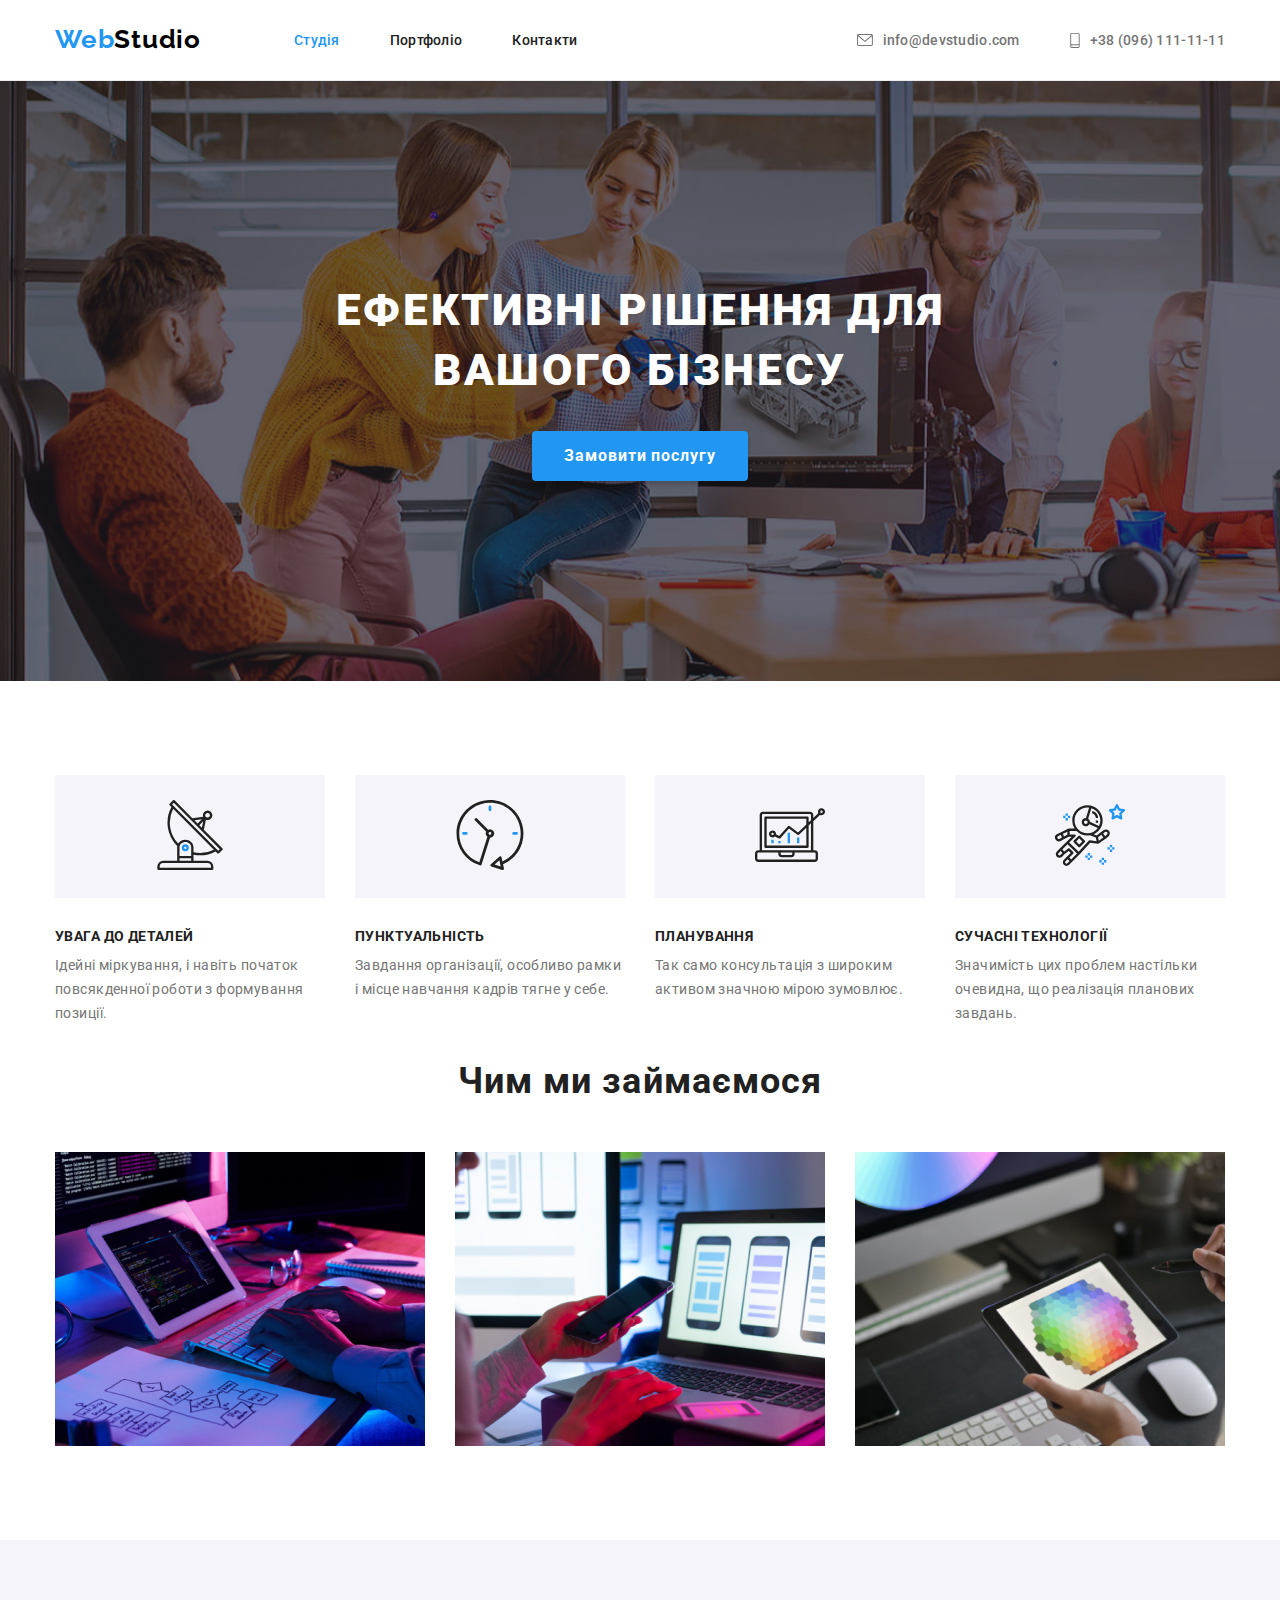
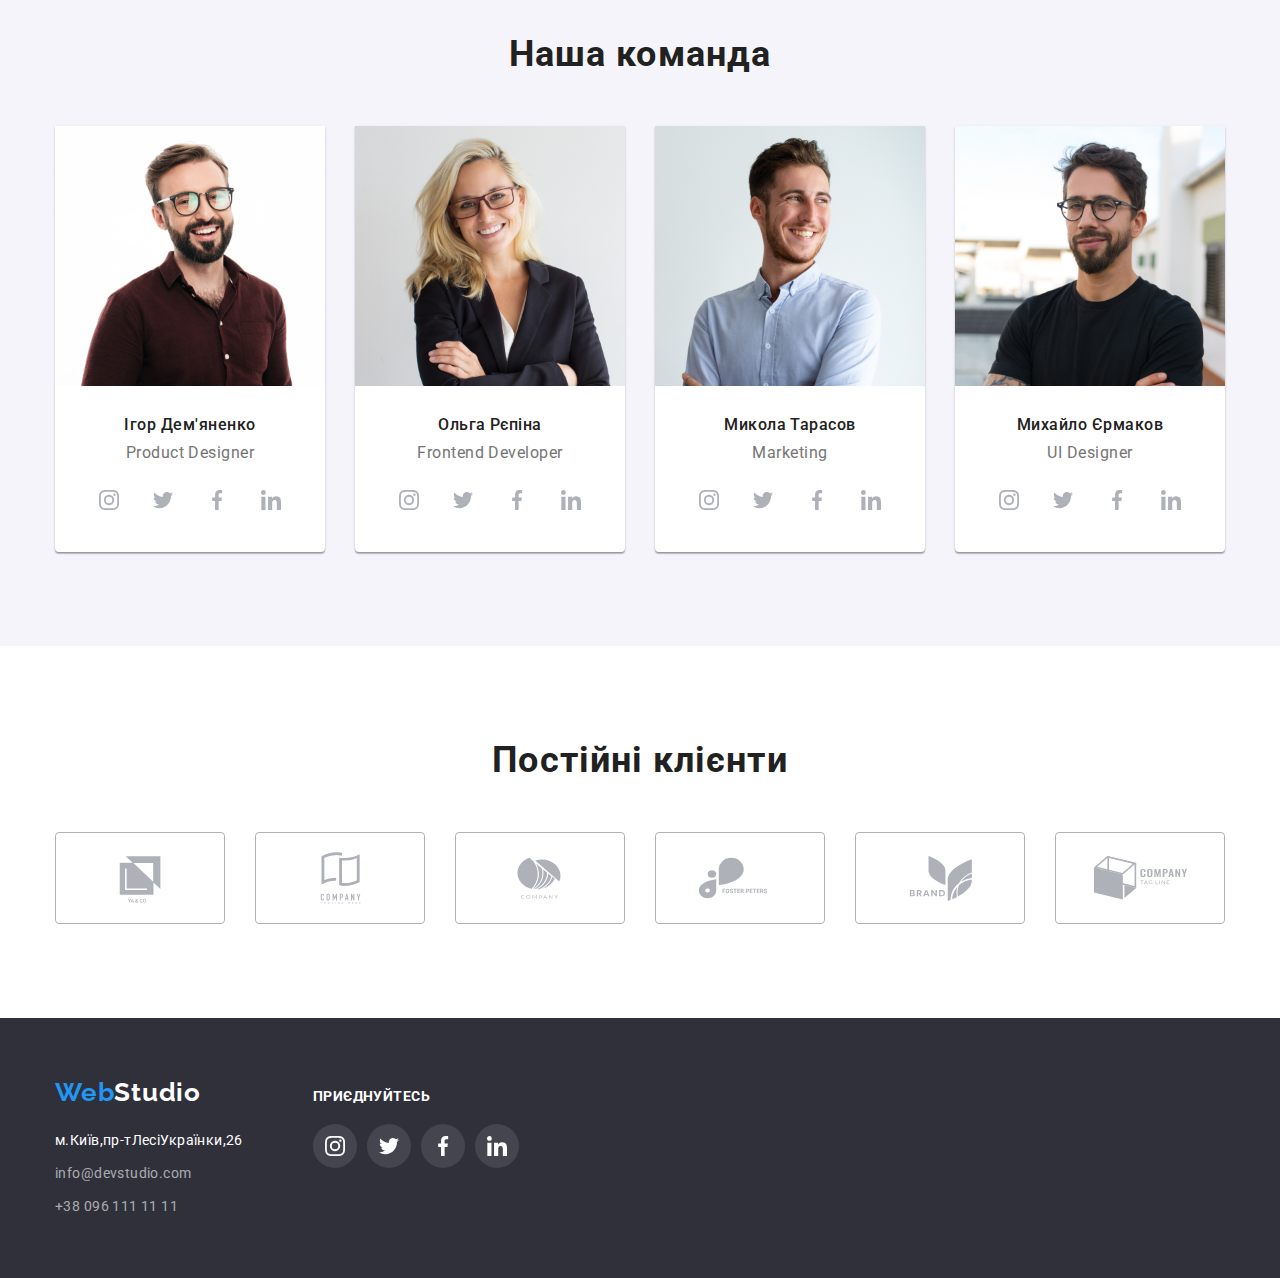
==== commit 4cb5637b: "Add files via upload" ====
--- a/index.html
+++ b/index.html
@@ -451,63 +451,51 @@
           <h3 class="client">Постійні клієнти</h3>
           <ul class="customers-list">
             <li class="customers">
-              <div class="customers-group">
-                <a class="customers-list-group" href="">
-                  <svg class="svg-customers" width="170px" height="92">
-                    <use href="./image/sprite.svg#ya-and-co"></use>
-                  </svg>
-                </a>
-              </div>
+              <a class="customers-list-group" href="">
+                <svg class="svg-customers" width="170px" height="92">
+                  <use href="./image/sprite.svg#ya-and-co"></use>
+                </svg>
+              </a>
             </li>
 
             <li class="customers">
-              <div class="customers-group">
-                <a class="customers-list-group" href="">
-                  <svg class="svg-customers" width="170px" height="92">
-                    <use href="./image/sprite.svg#company-tagline-here"></use>
-                  </svg>
-                </a>
-              </div>
+              <a class="customers-list-group" href="">
+                <svg class="svg-customers" width="170px" height="92">
+                  <use href="./image/sprite.svg#company-tagline-here"></use>
+                </svg>
+              </a>
             </li>
 
             <li class="customers">
-              <div class="customers-group">
-                <a class="customers-list-group" href="">
-                  <svg class="svg-customers" width="170px" height="92">
-                    <use href="./image/sprite.svg#company"></use>
-                  </svg>
-                </a>
-              </div>
+              <a class="customers-list-group" href="">
+                <svg class="svg-customers" width="170px" height="92">
+                  <use href="./image/sprite.svg#company"></use>
+                </svg>
+              </a>
             </li>
 
             <li class="customers">
-              <div class="customers-group">
-                <a class="customers-list-group" href="">
-                  <svg class="svg-customers" width="170px" height="92">
-                    <use href="./image/sprite.svg#foster-peters"></use>
-                  </svg>
-                </a>
-              </div>
+              <a class="customers-list-group" href="">
+                <svg class="svg-customers" width="170px" height="92">
+                  <use href="./image/sprite.svg#foster-peters"></use>
+                </svg>
+              </a>
             </li>
 
             <li class="customers">
-              <div class="customers-group">
-                <a class="customers-list-group" href="">
-                  <svg class="svg-customers" width="170px" height="92">
-                    <use href="./image/sprite.svg#brand"></use>
-                  </svg>
-                </a>
-              </div>
+              <a class="customers-list-group" href="">
+                <svg class="svg-customers" width="170px" height="92">
+                  <use href="./image/sprite.svg#brand"></use>
+                </svg>
+              </a>
             </li>
 
             <li class="customers">
-              <div class="customers-group">
-                <a class="customers-list-group" href="">
-                  <svg class="svg-customers" width="170px" height="92">
-                    <use href="./image/sprite.svg#company-tagline"></use>
-                  </svg>
-                </a>
-              </div>
+              <a class="customers-list-group" href="">
+                <svg class="svg-customers" width="170px" height="92">
+                  <use href="./image/sprite.svg#company-tagline"></use>
+                </svg>
+              </a>
             </li>
           </ul>
         </div>
--- a/css/styles.css
+++ b/css/styles.css
@@ -13,7 +13,7 @@
   --color: #fff;
   --text-bg-cl: #f5f4fa;
   /* Icon-svg */
-  --icons-team:#AFB1B8;
+  --icons-team: #afb1b8;
 }
 
 * {
@@ -33,7 +33,7 @@
   font-family: "Roboto", sans-serif;
   letter-spacing: 0.03em;
   color: var(--color);
-  background-color: #fff;
+  background-color: var(--color);
 }
 
 section {
@@ -97,7 +97,7 @@
   font-family: inherit;
   cursor: pointer;
   color: var(--color);
-  background-color: #2196f3;
+  background-color: var(--accent-cl);
   box-shadow: 0 4px 4px 0 rgb(0, 0, 0, 0.15);
   border: transparent;
   border-radius: 4px;
@@ -115,7 +115,7 @@
   border-radius: 4px;
   box-shadow: 0 2px 2px 0 rgb(0, 0, 0, 0.12), 0 1px 2px 0 rgb(0, 0, 0, 0.08),
     0 3px 1px 0 rgb(0, 0, 0, 0.1);
-  background: #2196f3;
+  background: var(--accent-cl);
   margin-left: auto;
   padding-left: 25px;
   padding-right: 25px;
@@ -132,7 +132,7 @@
   color: var(--text);
   cursor: pointer;
   border-radius: 4px;
-  background: #f5f4fa;
+  background: var(--text-bg-cl);
   padding-left: 22px;
   padding-right: 22px;
   padding-top: 6px;
@@ -145,7 +145,7 @@
 
 .clik:hover,
 .clik:focus {
-  background-color: #2196f3;
+  background-color: var(--accent-cl);
   color: var(--color);
 }
 
@@ -183,7 +183,7 @@
 
 .btn:hover,
 .btn:focus {
-  background-color: #2196f3;
+  background-color: var(--accent-cl);
   color: var(--color);
 }
 
@@ -209,6 +209,7 @@
 }
 
 .logo {
+  font-family: var(--second-family);
   font-weight: 700;
   font-size: 26px;
   letter-spacing: 0.03em;
@@ -219,7 +220,6 @@
   padding-bottom: 25px;
 
   margin-right: 93px;
-  font-family: var(--second-family);
 }
 
 .span-color {
@@ -228,10 +228,6 @@
   font-size: 26px;
   letter-spacing: 0.03em;
   text-decoration: none;
-}
-
-.navigation {
-  margin-left: 93px;
 }
 
 .list-informatoins {
@@ -319,8 +315,6 @@
 
 .header-icon {
   margin-right: 10px;
-  
-  
 }
 
 .header-link-list:hover {
@@ -328,7 +322,6 @@
 }
 .group-link {
   margin-right: 50px;
-  
 }
 .group-link:last-child {
   margin-right: 0;
@@ -339,9 +332,10 @@
   font-family: var(--main-font);
   font-weight: 500;
   letter-spacing: 0.02em;
-  
+
   color: var(--txt-cl);
-  
+  display: flex;
+  align-items: center;
 }
 .header-link-phone {
   text-decoration: none;
@@ -352,16 +346,16 @@
   color: var(--txt-cl);
 }
 .header-link-list:hover,
-.header-link-list:focus{
-color: var(--accent-cl);
+.header-link-list:focus {
+  color: var(--accent-cl);
 }
 .header-link-phone:hover,
-.header-link-phone:focus{
+.header-link-phone:focus {
   color: var(--accent-cl);
 }
 .header-icon:hover,
 .header-icon:focus {
-color: var(--accent-cl);
+  color: var(--accent-cl);
 }
 /* Hero-group */
 .header-group {
@@ -374,8 +368,9 @@
   background-color: var(--dark-bg-color);
   padding-top: 200px;
   padding-bottom: 200px;
-
-}
+}
+
+
 
 .hero-title {
   font-weight: 900;
@@ -409,15 +404,14 @@
   margin-right: 0;
 }
 
-
 .features-icon {
   width: 270px;
-  
+
   background-color: var(--text-bg-cl);
   display: block;
   margin-bottom: 30px;
 }
-.features-icon:last-child{
+.features-icon:last-child {
   margin-right: 0;
 }
 .features-list:not(:last-child) {
@@ -449,7 +443,6 @@
 .icon-item {
   width: 70px;
   height: 70px;
-  
 }
 /* Occupation */
 
@@ -479,11 +472,11 @@
 /* Our-team */
 .our-team {
   padding-top: 94px;
-  background-color: #f5f4fa;
+  background-color: var(--text-bg-cl);
 }
 .team-social-link-list {
   display: flex;
-    justify-content: center;
+  justify-content: center;
   margin-top: 16px;
   align-items: baseline;
 }
@@ -491,11 +484,9 @@
   margin-right: 0;
 }
 .team-social-link-item {
-  
   border-radius: 50%;
-    
-    
-    margin-right: 10px;
+
+  margin-right: 10px;
 }
 
 .team {
@@ -518,17 +509,17 @@
 
 .group {
   border-radius: 0 0 4px 4px;
-    width: 270px;
-  
-    box-shadow: 0 2px 1px 0 rgba(0, 0, 0, 0.2), 0 1px 1px 0 rgba(0, 0, 0, 0.14),
-      0 1px 3px 0 rgba(0, 0, 0, 0.12);
-    background: #fff;
-  
-    margin-right: 30px;
+  width: 270px;
+
+  box-shadow: 0 2px 1px 0 rgba(0, 0, 0, 0.2), 0 1px 1px 0 rgba(0, 0, 0, 0.14),
+    0 1px 3px 0 rgba(0, 0, 0, 0.12);
+  background: var(--color);
+
+  margin-right: 30px;
 }
 .group:last-child {
-  margin-right:0;
-} 
+  margin-right: 0;
+}
 
 .member-groups {
   padding-top: 30px;
@@ -541,7 +532,7 @@
   font-size: 16px;
   letter-spacing: 0.03em;
   text-align: center;
-  color: #212121;
+  color: var(--text);
   margin-bottom: 10px;
 }
 
@@ -550,89 +541,80 @@
   font-size: 16px;
   letter-spacing: 0.03em;
   text-align: center;
-  color: #757575;
+  color: var(--txt-cl);
   margin-bottom: 16px;
 }
 
-
 .our-team-icons {
-display: flex;
-align-items: center;
-justify-content: center;
-border-radius: 50%;
-width: 44px;
-height: 44px;
+  display: flex;
+  align-items: center;
+  justify-content: center;
+  border-radius: 50%;
+  width: 44px;
+  height: 44px;
 }
 .member-icons {
   fill: var(--icons-team);
- 
+
   width: 20px;
-    height: 20px;
-    gap: 10px;
+  height: 20px;
+  gap: 10px;
 }
 .our-team-icons:hover {
-  background-color: #2196f3;
-  
+  background-color: var(--accent-cl);
 }
 .our-team-icons:hover .member-icons,
-.our-team-icons:focus .member-icons{
-fill: var(--color);
-
+.our-team-icons:focus .member-icons {
+  fill: var(--color);
 }
 /* Regular-customers */
 
 .client {
   font-family: var(--font-family);
-    font-weight: 700;
-    font-size: 36px;
-    letter-spacing: 0.03em;
-    text-align: center;
-    color: #212121;
-    padding-top: 94px;
-    padding-bottom: 50px;
+  font-weight: 700;
+  font-size: 36px;
+  letter-spacing: 0.03em;
+  text-align: center;
+  color: var(--text);
+  padding-top: 94px;
+  padding-bottom: 50px;
 }
 .customers-list {
   display: flex;
-
- 
-}
-
-  
-
-.customers {
-  fill: #afb1b8;
-  margin-right: 30px;
-border: 1px solid #afb1b8;
-  border-radius: 4px;
-display: flex;
-width: 170px;
-height: 92px;
-
-
-}
+}
+
+
 .customers-list-group {
-  fill: #afb1b8;
-}
-.customers-group:hover .svg-customers{
-  fill: var(--accent-cl);
-}
+  fill: var(--icons-team);
+  border: 1px solid var(--icons-team);
+    margin-right: 30px;
+    
+      border-radius: 4px;
+      display: flex;
+      width: 170px;
+      height: 92px;
+}
+
 .svg-customers {
   width: 106px;
   height: 60px;
-  margin-top: 16px;
+margin-top: 16px;
   margin-left: 32px;
 }
-.customers:hover,
-.customers:focus {
+
+.customers-list-group:hover {
   fill: var(--accent-cl);
-  
+  border: 1px solid #2196f3;
+  border-radius: 4px;
+  width: 170px;
+  height: 92px;
 }
 .customers:last-child {
   margin-right: 0;
 }
 .list-icon-customers {
   width: 170px;
-  
+
   margin-right: 30px;
 }
 
@@ -642,7 +624,7 @@
   align-items: baseline;
 }
 footer {
-  background-color: #2f303a;
+  background-color: var(--bg-cl);
   padding-top: 60px;
   padding-bottom: 60px;
 }
@@ -651,7 +633,7 @@
   font-family: var(--second-family);
   font-weight: 700;
   font-size: 26px;
-  line-height: normal;
+
   letter-spacing: 0.03em;
   color: var(--accent-cl);
 }
@@ -677,6 +659,7 @@
 
 .address {
   margin-top: 20px;
+  margin-right: 70px;
 }
 
 .information-email {
@@ -703,30 +686,24 @@
   font-size: 14px;
   letter-spacing: 0.03em;
   text-transform: uppercase;
-  
+
   color: var(--color);
   margin-bottom: 20px;
-
-}
-
-.social {
-  margin-left: 70px;
 }
 
 .social-network {
   display: flex;
-  
+
   align-items: baseline;
 }
 .social-links {
   margin-right: 10px;
-  
-  
-  
- 
+}
+.social-links:last-child {
+  margin-right: 0;
 }
 .social-icons {
- display: flex;
+  display: flex;
   justify-content: center;
   align-items: center;
   width: 44px;
@@ -734,20 +711,16 @@
   background-color: rgba(255, 255, 255, 0.1);
   border-radius: 50%;
 
-  transition:  250ms cubic-bezier(0.4, 0, 0.2, 1);
-}
-.social-links:hover,
-.social-links:focus {
+  transition: 250ms cubic-bezier(0.4, 0, 0.2, 1);
+}
+.social-icons:hover,
+.social-icons:focus {
   background-color: #2196f3;
   border-radius: 50%;
 }
 
-
-.social-links:last-child {
-  margin-right: 0;
-}
 .footer-icons {
-fill: white;
+  fill: var(--color);
 }
 /* Portfolio */
 
@@ -807,7 +780,10 @@
 .image-list-portfolio {
   width: 370px;
 
-  background: #fff;
+  background: var(--color);
+  box-shadow: 1px 4px 6px 0 rgba(0, 0, 0, 0.16), 0 4px 4px 0 rgba(0, 0, 0, 0.06),
+    0 1px 1px 0 rgba(0, 0, 0, 0.12);
+  background: var(--color);
 }
 
 .image-list-portfolio-three,
@@ -817,7 +793,9 @@
   border: 1px solid #eee;
   width: 370px;
   height: 404px;
-  background: #fff;
+  background: var(--color);
+  box-shadow: 1px 4px 6px 0 rgba(0, 0, 0, 0.16), 0 4px 4px 0 rgba(0, 0, 0, 0.06),
+    0 1px 1px 0 rgba(0, 0, 0, 0.12);
 }
 
 .image-list {
@@ -882,10 +860,10 @@
 .project-info {
   padding-right: 24px;
   padding-left: 24px;
-  padding-bottom: 20px;
+
   padding-top: 20px;
 
   border-right: 1px solid #ececec;
-  border-bottom: 1px solid #ececec;
+
   border-left: 1px solid #ececec;
 }
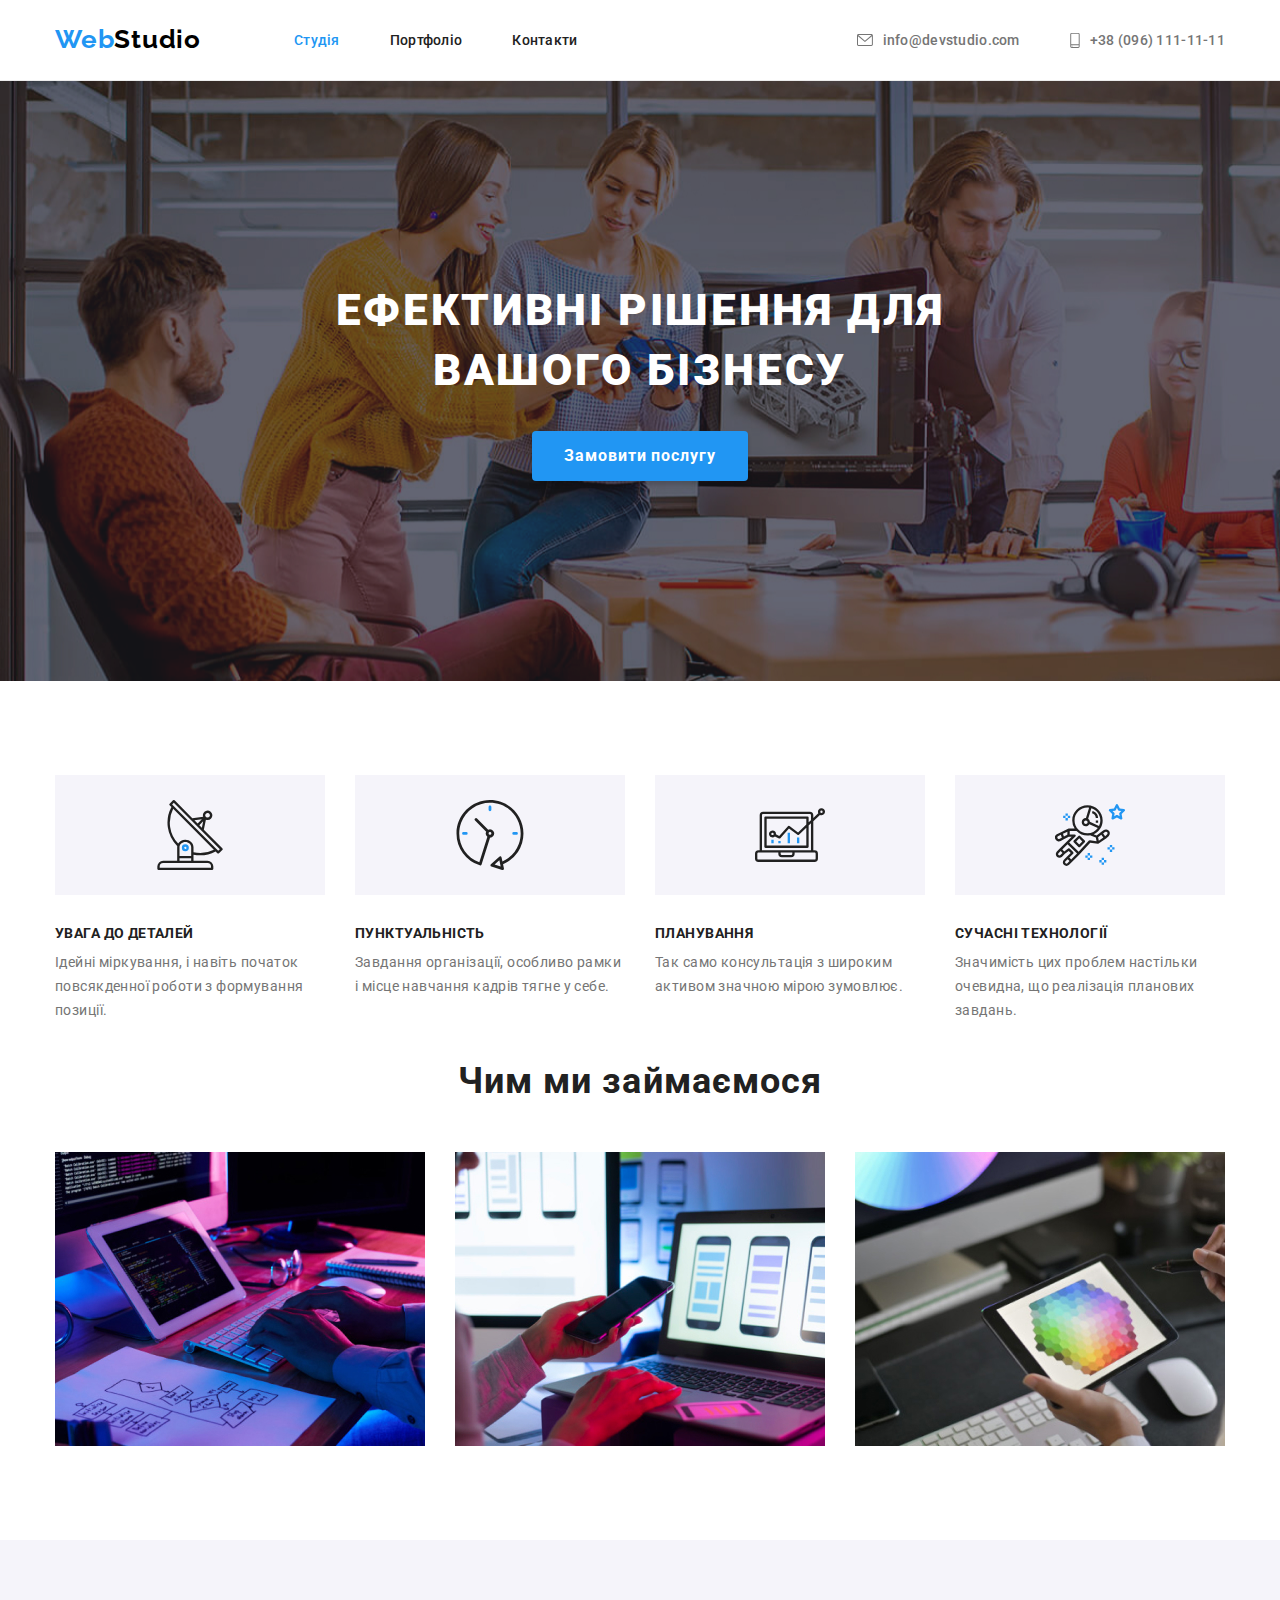
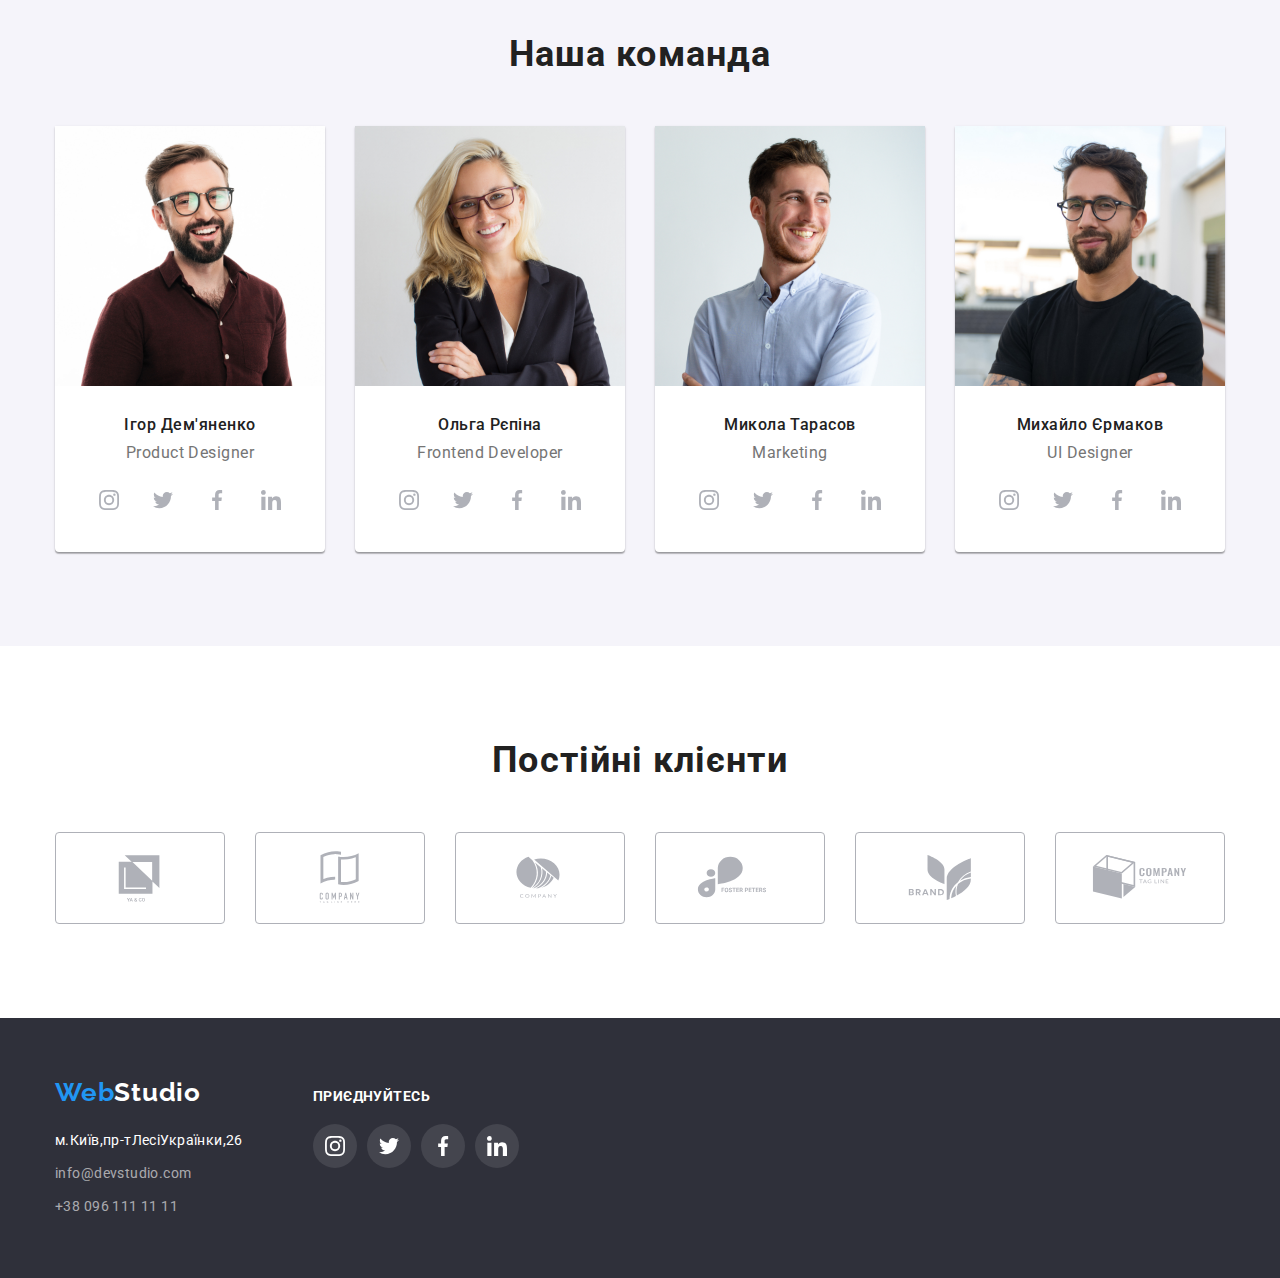
==== commit 6bada93b: "Add files via upload" ====
--- a/index.html
+++ b/index.html
@@ -86,7 +86,7 @@
           <ul class="features-item">
             <li class="features-list">
               <div class="features-icon">
-                <svg class="icon-item">
+                <svg class="icon-item" width="70" height="70">
                   <use href="./image/sprite.svg#icon-antenna"></use>
                 </svg>
               </div>
@@ -99,7 +99,7 @@
             <li class="features-list">
               <div class="features-icon">
                 <svg class="icon-item">
-                  <use href="./image/sprite.svg#icon-clock"></use>
+                  <use  href="./image/sprite.svg#icon-clock"></use>
                 </svg>
               </div>
               <h3 class="features">ПУНКТУАЛЬНІСТЬ</h3>
@@ -384,7 +384,7 @@
                 height="260"
               />
               <div class="member-groups">
-                <h3 class="name">Михайло Єрмаков</h3>
+                <h2 class="name">Михайло Єрмаков</h2>
                 <p class="specialization">UI Designer</p>
                 <ul class="team-social-link-list">
                   <li class="team-social-link-item">
@@ -452,7 +452,7 @@
           <ul class="customers-list">
             <li class="customers">
               <a class="customers-list-group" href="">
-                <svg class="svg-customers" width="170px" height="92">
+                <svg class="svg-customers" width="106px" height="60">
                   <use href="./image/sprite.svg#ya-and-co"></use>
                 </svg>
               </a>
@@ -460,7 +460,7 @@
 
             <li class="customers">
               <a class="customers-list-group" href="">
-                <svg class="svg-customers" width="170px" height="92">
+                <svg class="svg-customers" width="106px" height="60">
                   <use href="./image/sprite.svg#company-tagline-here"></use>
                 </svg>
               </a>
@@ -468,7 +468,7 @@
 
             <li class="customers">
               <a class="customers-list-group" href="">
-                <svg class="svg-customers" width="170px" height="92">
+                <svg class="svg-customers" width="106px" height="60">
                   <use href="./image/sprite.svg#company"></use>
                 </svg>
               </a>
@@ -476,7 +476,7 @@
 
             <li class="customers">
               <a class="customers-list-group" href="">
-                <svg class="svg-customers" width="170px" height="92">
+                <svg class="svg-customers" width="106px" height="60">
                   <use href="./image/sprite.svg#foster-peters"></use>
                 </svg>
               </a>
@@ -484,7 +484,7 @@
 
             <li class="customers">
               <a class="customers-list-group" href="">
-                <svg class="svg-customers" width="170px" height="92">
+                <svg class="svg-customers" width="106px" height="60">
                   <use href="./image/sprite.svg#brand"></use>
                 </svg>
               </a>
@@ -492,7 +492,7 @@
 
             <li class="customers">
               <a class="customers-list-group" href="">
-                <svg class="svg-customers" width="170px" height="92">
+                <svg class="svg-customers" width="106px" height="60">
                   <use href="./image/sprite.svg#company-tagline"></use>
                 </svg>
               </a>
--- a/css/styles.css
+++ b/css/styles.css
@@ -113,8 +113,7 @@
   color: var(--color);
   cursor: pointer;
   border-radius: 4px;
-  box-shadow: 0 2px 2px 0 rgb(0, 0, 0, 0.12), 0 1px 2px 0 rgb(0, 0, 0, 0.08),
-    0 3px 1px 0 rgb(0, 0, 0, 0.1);
+  
   background: var(--accent-cl);
   margin-left: auto;
   padding-left: 25px;
@@ -317,7 +316,8 @@
   margin-right: 10px;
 }
 
-.header-link-list:hover {
+.header-link-list:hover,
+.header-link-list:focus {
   fill: var(--accent-cl);
 }
 .group-link {
@@ -408,14 +408,18 @@
   width: 270px;
 
   background-color: var(--text-bg-cl);
-  display: block;
+  display: flex;
+  align-items: center;
+  justify-content: center;
   margin-bottom: 30px;
+  height: 120px;
 }
 .features-icon:last-child {
   margin-right: 0;
 }
 .features-list:not(:last-child) {
   margin-right: 30px;
+  
 }
 
 .features {
@@ -434,16 +438,17 @@
   letter-spacing: 0.03em;
   color: var(--txt-cl);
 }
-.features-icon {
-  padding-left: 100px;
-  padding-right: 100px;
-  padding-top: 25px;
-  padding-bottom: 25px;
-}
+
+ 
+
 .icon-item {
   width: 70px;
   height: 70px;
-}
+    
+    
+}
+
+
 /* Occupation */
 
 .our-occupation {
@@ -477,7 +482,7 @@
 .team-social-link-list {
   display: flex;
   justify-content: center;
-  margin-top: 16px;
+  
   align-items: baseline;
 }
 .team-social-link-item:last-child {
@@ -560,7 +565,8 @@
   height: 20px;
   gap: 10px;
 }
-.our-team-icons:hover {
+.our-team-icons:hover,
+.our-team-icons:focus {
   background-color: var(--accent-cl);
 }
 .our-team-icons:hover .member-icons,
@@ -568,7 +574,9 @@
   fill: var(--color);
 }
 /* Regular-customers */
-
+.regular-customers {
+padding-top: 94px;
+}
 .client {
   font-family: var(--font-family);
   font-weight: 700;
@@ -576,7 +584,7 @@
   letter-spacing: 0.03em;
   text-align: center;
   color: var(--text);
-  padding-top: 94px;
+  
   padding-bottom: 50px;
 }
 .customers-list {
@@ -587,22 +595,26 @@
 .customers-list-group {
   fill: var(--icons-team);
   border: 1px solid var(--icons-team);
-    margin-right: 30px;
+    
     
       border-radius: 4px;
       display: flex;
       width: 170px;
       height: 92px;
-}
-
+      align-items: center;
+      justify-content: center;
+}
+.customers {
+  margin-right: 30px;
+}
 .svg-customers {
   width: 106px;
   height: 60px;
-margin-top: 16px;
-  margin-left: 32px;
-}
-
-.customers-list-group:hover {
+
+}
+
+.customers-list-group:hover,
+.customers-list-group:focus {
   fill: var(--accent-cl);
   border: 1px solid #2196f3;
   border-radius: 4px;
@@ -659,7 +671,7 @@
 
 .address {
   margin-top: 20px;
-  margin-right: 70px;
+  
 }
 
 .information-email {
@@ -722,8 +734,18 @@
 .footer-icons {
   fill: var(--color);
 }
+.information-footer {
+  margin-right: 70px;
+}
 /* Portfolio */
-
+.button {
+  border-radius: 4px;
+}
+.button:hover,
+.button:focus {
+  box-shadow: 0 2px 2px 0 rgb(0, 0, 0, 0.12), 0 1px 2px 0 rgb(0, 0, 0, 0.08),
+      0 3px 1px 0 rgb(0, 0, 0, 0.1);
+}
 .container-portfolio {
   padding-top: 94px;
   padding-bottom: 94px;
@@ -781,29 +803,29 @@
   width: 370px;
 
   background: var(--color);
+ 
+  background: var(--color);
+  border: 1px solid #eee;
+}
+.image-list-portfolio:hover,
+.image-list-portfolio:focus {
   box-shadow: 1px 4px 6px 0 rgba(0, 0, 0, 0.16), 0 4px 4px 0 rgba(0, 0, 0, 0.06),
-    0 1px 1px 0 rgba(0, 0, 0, 0.12);
-  background: var(--color);
-}
-
-.image-list-portfolio-three,
-.image-list-portfolio-six,
-.image-list-portfolio-nine {
+      0 1px 1px 0 rgba(0, 0, 0, 0.12);
+      background: var(--color);
+}
+
+.image-list-portfolio:nth-child(3n+3){
   margin-right: 0;
   border: 1px solid #eee;
   width: 370px;
   height: 404px;
-  background: var(--color);
+}
+
+ .image-list-portfolio:nth-child(3n+3):hover,
+  .image-list-portfolio:nth-child(3n+3):focus {
   box-shadow: 1px 4px 6px 0 rgba(0, 0, 0, 0.16), 0 4px 4px 0 rgba(0, 0, 0, 0.06),
-    0 1px 1px 0 rgba(0, 0, 0, 0.12);
-}
-
-.image-list {
-  width: 370px;
-
-  margin-bottom: 30px;
-  background-color: var(--color);
-  box-shadow: 0 4px 4px 0 rgba(0, 0, 0, 0.25);
+      0 1px 1px 0 rgba(0, 0, 0, 0.12);
+      background: var(--color);
 }
 
 .image-list:nth-child(3n + 1) {
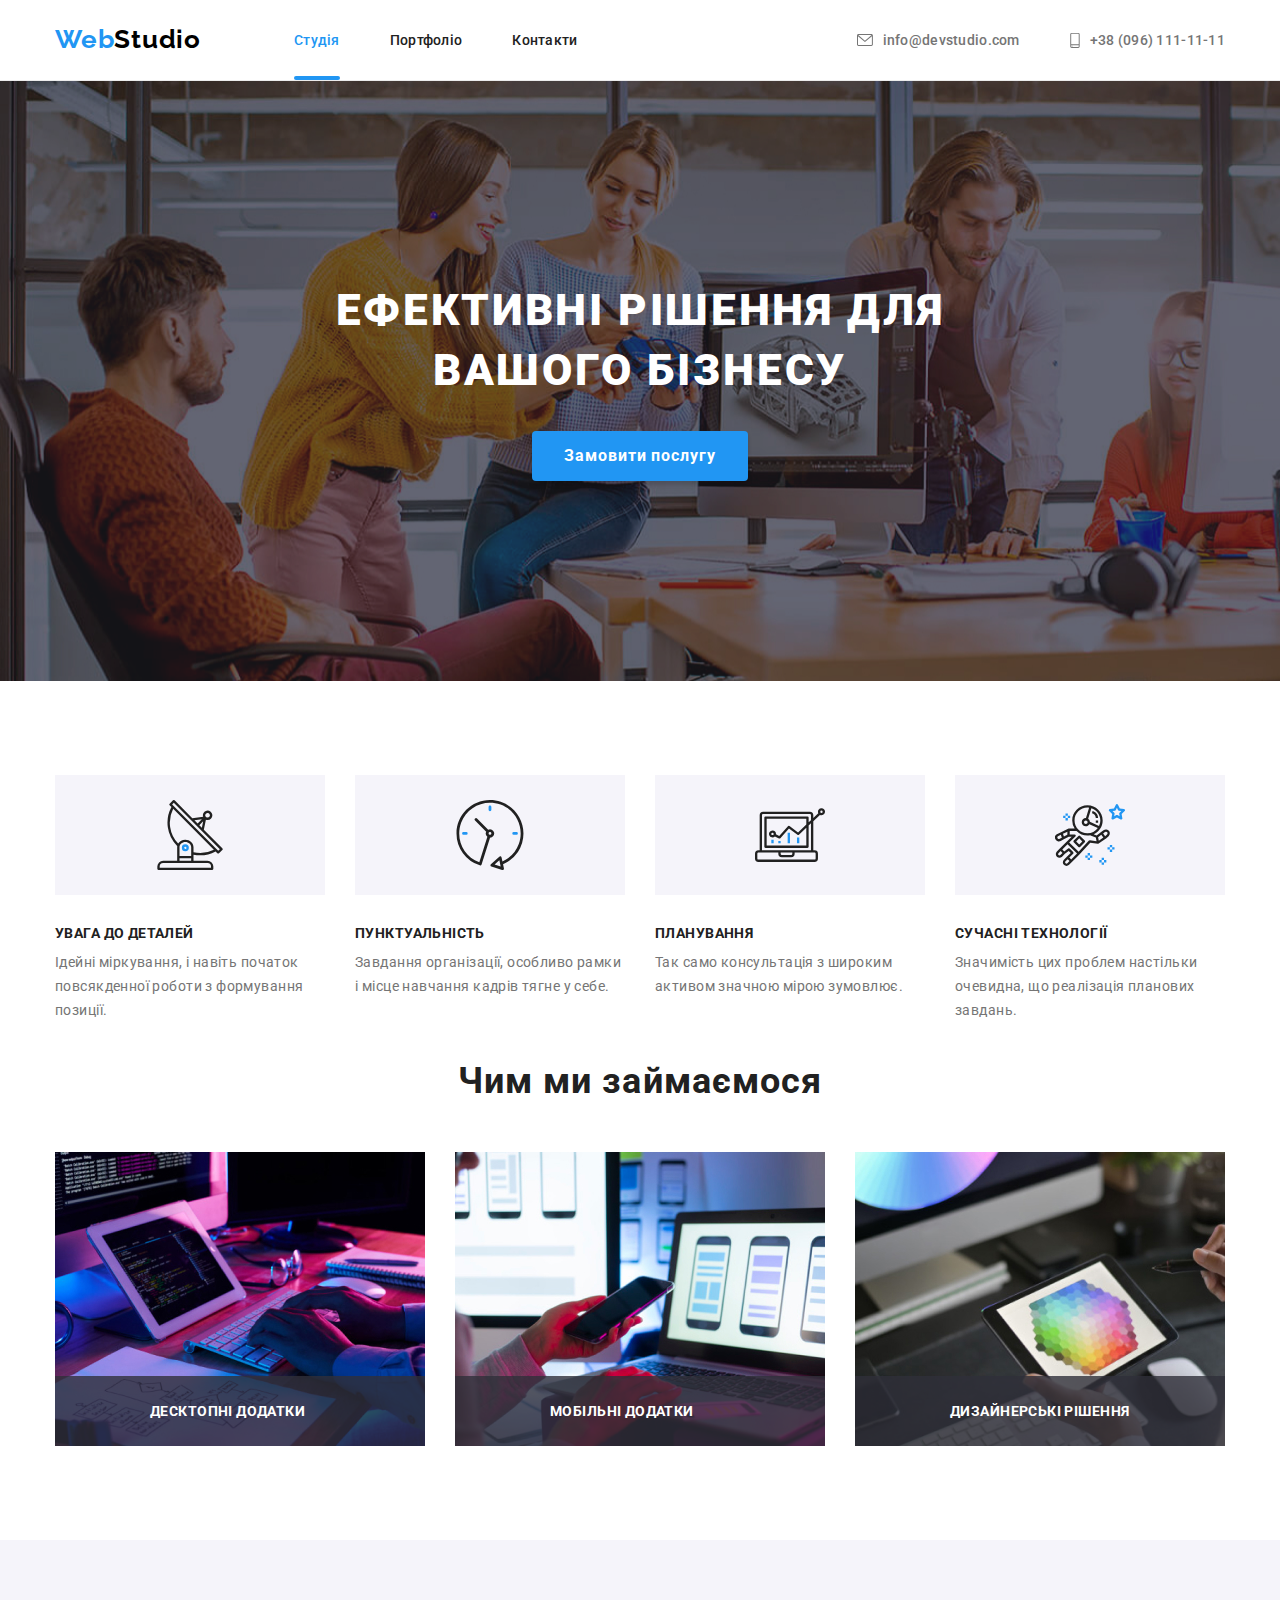
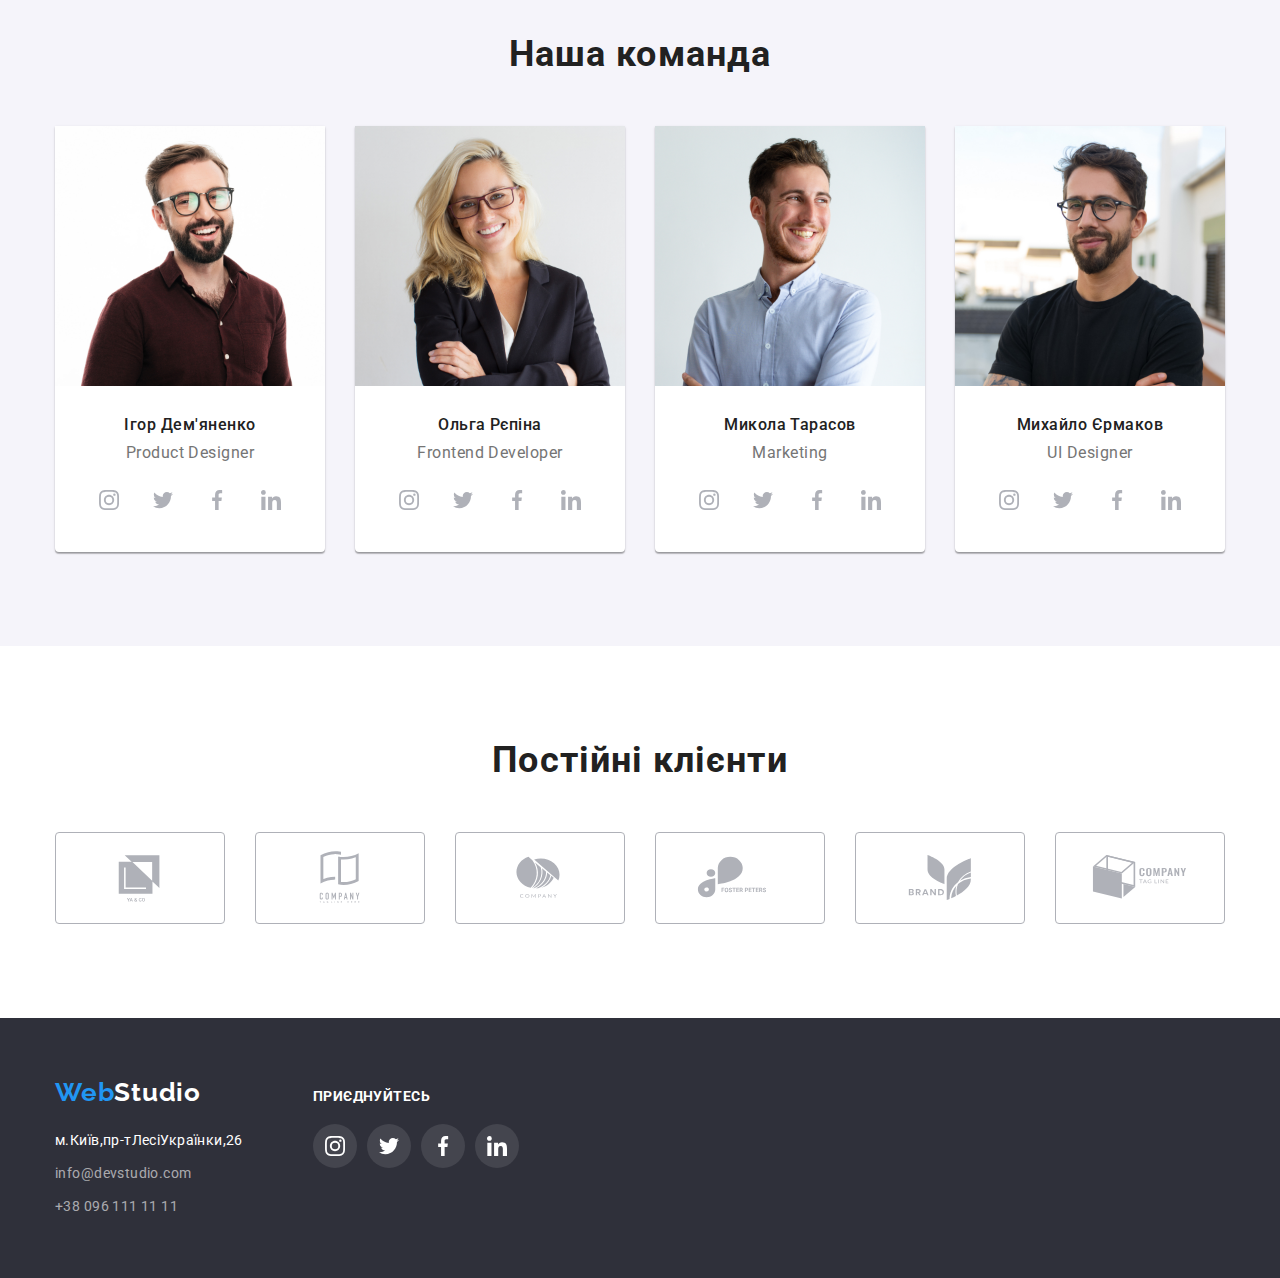
==== commit 1c33c433: "Add files via upload" ====
--- a/index.html
+++ b/index.html
@@ -28,13 +28,13 @@
         <nav class="navigtion">
           <ul class="list-informatoins">
             <li class="navigation-item">
-              <a class="studio-index-accent" href="./index.html">Студія</a>
+              <a class="studio-index-accent navigation-link" href="./index.html">Студія</a>
             </li>
             <li class="navigation-item">
-              <a class="portfolio-index" href="./portfolio.html">Портфоліо</a>
+              <a class="portfolio-index navigation-link"  href="./portfolio.html">Портфоліо</a>
             </li>
             <li class="navigation-item">
-              <a class="contacts-index" href="Контакти">Контакти</a>
+              <a class="contacts-index navigation-link" href="Контакти">Контакти</a>
             </li>
           </ul>
         </nav>
@@ -139,7 +139,9 @@
         <div class="container">
           <h2 class="our-occupation">Чим ми займаємося</h2>
           <ul class="team-about">
-            <li class="image-item">
+            
+            <li class="image-item" >
+              <p class="before-list-item" data-sale="Десктопні додатки">Десктопні додатки</p>
               <img
                 class="img"
                 src="./image/box1.jpg"
@@ -148,7 +150,8 @@
                 height="294"
               />
             </li>
-            <li class="image-item">
+            <li class="image-item" >
+              <p class="before-list-item" data-sale="Мобільні додатки">Мобільні додатки</p>
               <img
                 class="img"
                 src="./image/box2.jpg"
@@ -157,7 +160,8 @@
                 height="294"
               />
             </li>
-            <li class="image-item">
+            <li class="image-item" >
+              <p class="before-list-item" data-sale="Дизайнерські рішення">Дизайнерські рішення</p>
               <img
                 class="img"
                 src="./image/box3.jpg"
--- a/css/styles.css
+++ b/css/styles.css
@@ -69,6 +69,11 @@
 }
 
 /* Кнопки */
+.clik:hover,
+.clik:focus {
+  box-shadow: 0 2px 2px 0 rgb(0, 0, 0, 0.12), 0 1px 2px 0 rgb(0, 0, 0, 0.08),
+    0 3px 1px 0 rgb(0, 0, 0, 0.1);
+}
 .studio-portfolio:hover,
 .studio-portfolio:focus {
   color: var(--accent-cl);
@@ -121,7 +126,11 @@
   padding-top: 6px;
   padding-bottom: 6px;
 }
-
+.all:hover,
+.all:focus {
+  box-shadow: 0 2px 2px 0 rgb(0, 0, 0, 0.12), 0 1px 2px 0 rgb(0, 0, 0, 0.08),
+      0 3px 1px 0 rgb(0, 0, 0, 0.1);
+}
 .clik {
   font-weight: 500;
   font-size: 16px;
@@ -195,7 +204,30 @@
 .information-telephone:focus {
   color: var(--accent-cl);
 }
-
+.studio-index-accent::after {
+  
+      position: absolute;
+      content: " ";
+      display: block;
+      width: 100%;
+      height: 4px;
+      background-color: #2196f3;
+      bottom: 0;
+      right: 0;
+      border-radius: 2px;
+    
+}
+.portfolio-portfolio::after {
+  position: absolute;
+    content: " ";
+    display: block;
+    width: 100%;
+    height: 4px;
+    background-color: #2196f3;
+    bottom: 0;
+    right: 0;
+    border-radius: 2px;
+}
 /* Шапка сайту */
 .header-container {
   display: flex;
@@ -274,6 +306,21 @@
 
 .contacts-index:last-child {
   margin-right: auto;
+}
+.navigation-link {
+  position:relative;
+}
+.navigation-link:hover::after
+ {
+  position: absolute;
+  content: " ";
+  display: block;
+  width: 100%;
+  height: 4px;
+  background-color: #2196f3;
+  bottom:0;
+  right: 0;
+  border-radius: 2px;
 }
 
 .header-group-list {
@@ -450,7 +497,22 @@
 
 
 /* Occupation */
-
+.about .image-item {
+  flex-basis: calc((100% - 90px) / 3);
+  position: relative;
+}
+.about .image-item::before {
+  position: absolute;
+  content: " ";
+  
+  display: block;
+background: rgba(47, 48, 58, 0.8);
+width: 100%;
+  height: 70px;
+  bottom: 0;
+  left: 0;
+ 
+}
 .our-occupation {
   font-weight: 700;
   font-size: 36px;
@@ -473,7 +535,23 @@
 .image-item:first-child {
   margin-left: 0;
 }
-
+.before-list-item {
+  
+  
+  bottom:0;
+  
+  position: absolute;
+  font-family: var(--font-family);
+    font-weight: 700;
+    font-size: 14px;
+    letter-spacing: 0.03em;
+    text-transform: uppercase;
+    text-align: center;
+    color: #fff;
+    padding-left: 95px;
+    padding-bottom: 27px;
+    
+}
 /* Our-team */
 .our-team {
   padding-top: 94px;
@@ -585,7 +663,7 @@
   text-align: center;
   color: var(--text);
   
-  padding-bottom: 50px;
+  margin-bottom: 50px;
 }
 .customers-list {
   display: flex;
@@ -741,11 +819,7 @@
 .button {
   border-radius: 4px;
 }
-.button:hover,
-.button:focus {
-  box-shadow: 0 2px 2px 0 rgb(0, 0, 0, 0.12), 0 1px 2px 0 rgb(0, 0, 0, 0.08),
-      0 3px 1px 0 rgb(0, 0, 0, 0.1);
-}
+
 .container-portfolio {
   padding-top: 94px;
   padding-bottom: 94px;
@@ -806,28 +880,33 @@
  
   background: var(--color);
   border: 1px solid #eee;
-}
-.image-list-portfolio:hover,
-.image-list-portfolio:focus {
+  height: 404px;
+}
+
+
+.image-list-portfolio:nth-child(3n+3){
+  margin-right: 0;
+  border: 1px solid #eee;
+  width: 370px;
+  height: 404px;
+}
+.image-list-pictures {
+  display: block;
+}
+.image-list-pictures:nth-child(3n+3):hover,
+.image-list-pictures:nth-child(3n+3):focus {
   box-shadow: 1px 4px 6px 0 rgba(0, 0, 0, 0.16), 0 4px 4px 0 rgba(0, 0, 0, 0.06),
       0 1px 1px 0 rgba(0, 0, 0, 0.12);
       background: var(--color);
 }
-
-.image-list-portfolio:nth-child(3n+3){
-  margin-right: 0;
-  border: 1px solid #eee;
-  width: 370px;
-  height: 404px;
-}
-
- .image-list-portfolio:nth-child(3n+3):hover,
-  .image-list-portfolio:nth-child(3n+3):focus {
+.image-list-pictures:hover,
+.image-list-pictures:focus {
   box-shadow: 1px 4px 6px 0 rgba(0, 0, 0, 0.16), 0 4px 4px 0 rgba(0, 0, 0, 0.06),
       0 1px 1px 0 rgba(0, 0, 0, 0.12);
-      background: var(--color);
-}
-
+    background: var(--color);
+    width: 370px;
+    height: 404px;
+}
 .image-list:nth-child(3n + 1) {
   margin-right: 0;
 }
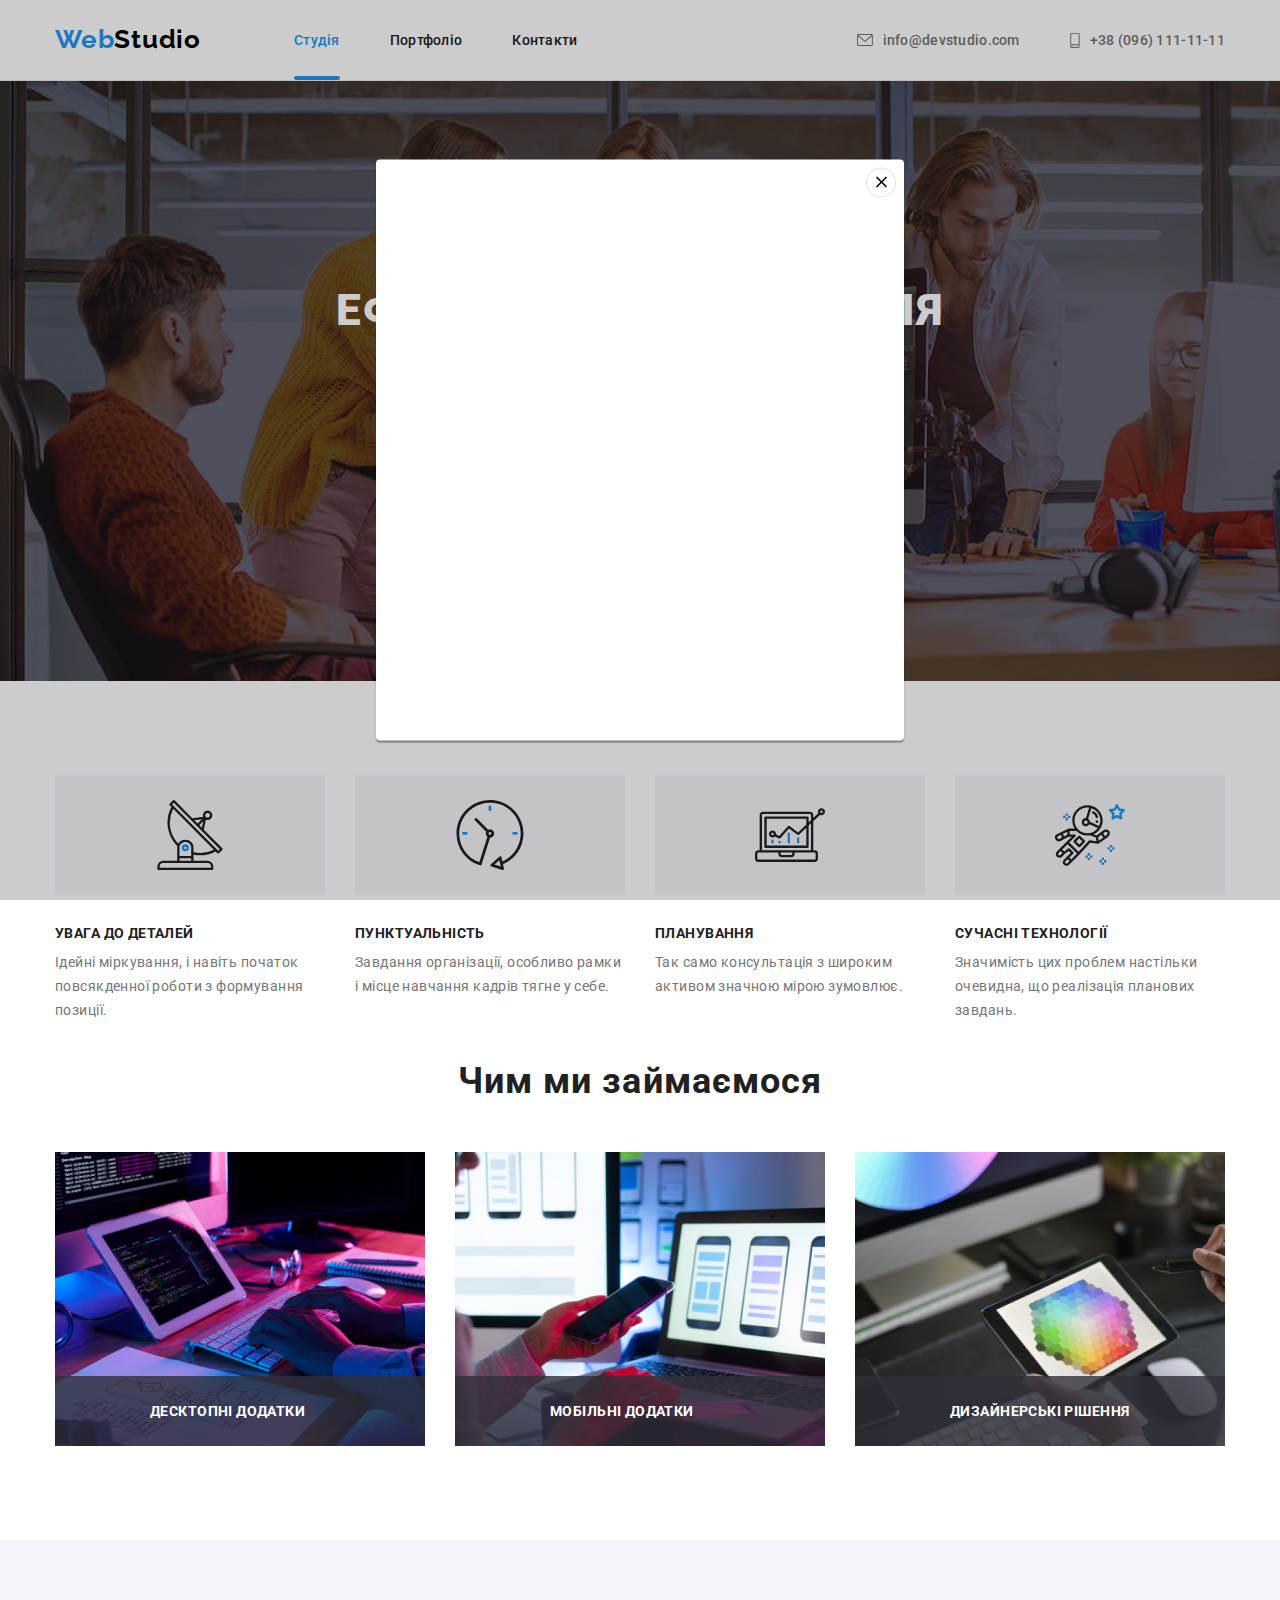
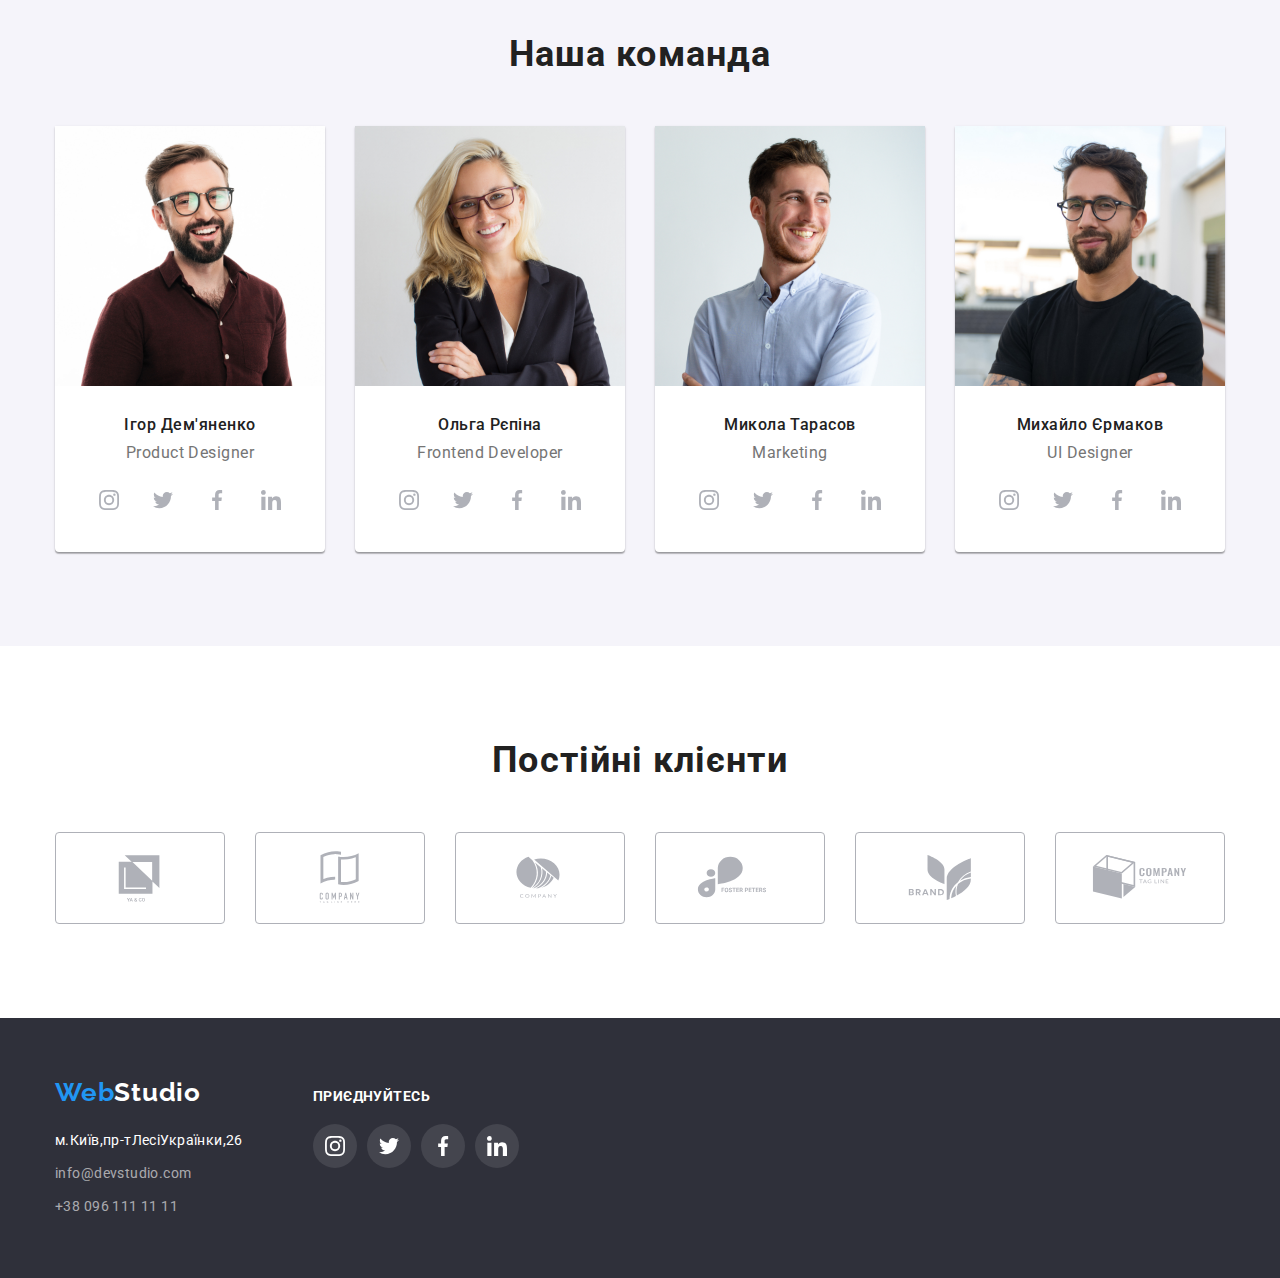
==== commit b70d29d0: "Add files via upload" ====
--- a/index.html
+++ b/index.html
@@ -28,13 +28,19 @@
         <nav class="navigtion">
           <ul class="list-informatoins">
             <li class="navigation-item">
-              <a class="studio-index-accent navigation-link" href="./index.html">Студія</a>
+              <a class="studio-index-accent navigation-link" href="./index.html"
+                >Студія</a
+              >
             </li>
             <li class="navigation-item">
-              <a class="portfolio-index navigation-link"  href="./portfolio.html">Портфоліо</a>
+              <a class="portfolio-index navigation-link" href="./portfolio.html"
+                >Портфоліо</a
+              >
             </li>
             <li class="navigation-item">
-              <a class="contacts-index navigation-link" href="Контакти">Контакти</a>
+              <a class="contacts-index navigation-link" href="Контакти"
+                >Контакти</a
+              >
             </li>
           </ul>
         </nav>
@@ -77,7 +83,19 @@
           <h1 class="hero-title" lang="uk">
             Ефективні рішення для вашого бізнесу
           </h1>
-          <button class="btn" type="button">Замовити послугу</button>
+          <button class="btn" type="button" data-modal-open>
+            Замовити послугу
+          </button>
+          <div class="backdrop" data-modal>
+            <div class="modal-wrapper">
+              <button class="modal-btn" data-modal-close>
+                <svg class="modal-close" width="18" height="18">
+                  <use href="./image/sprite.svg#icon-close"></use>
+                </svg>
+              </button>
+              <form class="modal-form"></form>
+            </div>
+          </div>
         </div>
       </section>
       <!-- About-group -->
@@ -99,7 +117,7 @@
             <li class="features-list">
               <div class="features-icon">
                 <svg class="icon-item">
-                  <use  href="./image/sprite.svg#icon-clock"></use>
+                  <use href="./image/sprite.svg#icon-clock"></use>
                 </svg>
               </div>
               <h3 class="features">ПУНКТУАЛЬНІСТЬ</h3>
@@ -139,9 +157,10 @@
         <div class="container">
           <h2 class="our-occupation">Чим ми займаємося</h2>
           <ul class="team-about">
-            
-            <li class="image-item" >
-              <p class="before-list-item" data-sale="Десктопні додатки">Десктопні додатки</p>
+            <li class="image-item">
+              <p class="before-list-item" data-sale="Десктопні додатки">
+                Десктопні додатки
+              </p>
               <img
                 class="img"
                 src="./image/box1.jpg"
@@ -150,8 +169,10 @@
                 height="294"
               />
             </li>
-            <li class="image-item" >
-              <p class="before-list-item" data-sale="Мобільні додатки">Мобільні додатки</p>
+            <li class="image-item">
+              <p class="before-list-item" data-sale="Мобільні додатки">
+                Мобільні додатки
+              </p>
               <img
                 class="img"
                 src="./image/box2.jpg"
@@ -160,8 +181,10 @@
                 height="294"
               />
             </li>
-            <li class="image-item" >
-              <p class="before-list-item" data-sale="Дизайнерські рішення">Дизайнерські рішення</p>
+            <li class="image-item">
+              <p class="before-list-item" data-sale="Дизайнерські рішення">
+                Дизайнерські рішення
+              </p>
               <img
                 class="img"
                 src="./image/box3.jpg"
@@ -588,5 +611,6 @@
         </div>
       </div>
     </footer>
+    <script src="./js/modal.js"></script>
   </body>
 </html>
--- a/css/styles.css
+++ b/css/styles.css
@@ -74,6 +74,7 @@
   box-shadow: 0 2px 2px 0 rgb(0, 0, 0, 0.12), 0 1px 2px 0 rgb(0, 0, 0, 0.08),
     0 3px 1px 0 rgb(0, 0, 0, 0.1);
 }
+
 .studio-portfolio:hover,
 .studio-portfolio:focus {
   color: var(--accent-cl);
@@ -118,7 +119,7 @@
   color: var(--color);
   cursor: pointer;
   border-radius: 4px;
-  
+
   background: var(--accent-cl);
   margin-left: auto;
   padding-left: 25px;
@@ -126,11 +127,13 @@
   padding-top: 6px;
   padding-bottom: 6px;
 }
+
 .all:hover,
 .all:focus {
   box-shadow: 0 2px 2px 0 rgb(0, 0, 0, 0.12), 0 1px 2px 0 rgb(0, 0, 0, 0.08),
-      0 3px 1px 0 rgb(0, 0, 0, 0.1);
-}
+    0 3px 1px 0 rgb(0, 0, 0, 0.1);
+}
+
 .clik {
   font-weight: 500;
   font-size: 16px;
@@ -204,121 +207,125 @@
 .information-telephone:focus {
   color: var(--accent-cl);
 }
+
 .studio-index-accent::after {
-  
-      position: absolute;
-      content: " ";
-      display: block;
-      width: 100%;
-      height: 4px;
-      background-color: #2196f3;
-      bottom: 0;
-      right: 0;
-      border-radius: 2px;
-    
-}
-.portfolio-portfolio::after {
-  position: absolute;
-    content: " ";
-    display: block;
-    width: 100%;
-    height: 4px;
-    background-color: #2196f3;
-    bottom: 0;
-    right: 0;
-    border-radius: 2px;
-}
-/* Шапка сайту */
-.header-container {
-  display: flex;
-  justify-content: center;
-  align-items: center;
-}
-
-header {
-  border-bottom: 1px solid #ececec;
-}
-
-.logo {
-  font-family: var(--second-family);
-  font-weight: 700;
-  font-size: 26px;
-  letter-spacing: 0.03em;
-  color: var(--accent-cl);
-
-  text-decoration: none;
-  padding-top: 24px;
-  padding-bottom: 25px;
-
-  margin-right: 93px;
-}
-
-.span-color {
-  color: var(--span);
-  font-weight: 700;
-  font-size: 26px;
-  letter-spacing: 0.03em;
-  text-decoration: none;
-}
-
-.list-informatoins {
-  display: flex;
-  gap: 50px;
-}
-
-.navigation-item {
-  display: flex;
-}
-
-.navigation-item:last-child {
-  margin-right: 0;
-}
-
-.studio-index-accent {
-  font-weight: 500;
-  font-size: 14px;
-  letter-spacing: 0.02em;
-  color: var(--accent-cl);
-  padding-top: 32px;
-  padding-bottom: 32px;
-}
-
-.portfolio-index {
-  font-weight: 500;
-  font-size: 14px;
-  letter-spacing: 0.02em;
-  color: var(--text);
-
-  padding-top: 32px;
-  padding-bottom: 32px;
-
-  box-sizing: content-box;
-}
-
-.contacts-index {
-  font-weight: 500;
-  font-size: 14px;
-  letter-spacing: 0.02em;
-  color: var(--text);
-  padding-top: 32px;
-  padding-bottom: 32px;
-}
-
-.contacts-index:last-child {
-  margin-right: auto;
-}
-.navigation-link {
-  position:relative;
-}
-.navigation-link:hover::after
- {
+
   position: absolute;
   content: " ";
   display: block;
   width: 100%;
   height: 4px;
   background-color: #2196f3;
-  bottom:0;
+  bottom: 0;
+  right: 0;
+  border-radius: 2px;
+
+}
+
+.portfolio-portfolio::after {
+  position: absolute;
+  content: " ";
+  display: block;
+  width: 100%;
+  height: 4px;
+  background-color: #2196f3;
+  bottom: 0;
+  right: 0;
+  border-radius: 2px;
+}
+
+/* Шапка сайту */
+.header-container {
+  display: flex;
+  justify-content: center;
+  align-items: center;
+}
+
+header {
+  border-bottom: 1px solid #ececec;
+}
+
+.logo {
+  font-family: var(--second-family);
+  font-weight: 700;
+  font-size: 26px;
+  letter-spacing: 0.03em;
+  color: var(--accent-cl);
+
+  text-decoration: none;
+  padding-top: 24px;
+  padding-bottom: 25px;
+
+  margin-right: 93px;
+}
+
+.span-color {
+  color: var(--span);
+  font-weight: 700;
+  font-size: 26px;
+  letter-spacing: 0.03em;
+  text-decoration: none;
+}
+
+.list-informatoins {
+  display: flex;
+  gap: 50px;
+}
+
+.navigation-item {
+  display: flex;
+}
+
+.navigation-item:last-child {
+  margin-right: 0;
+}
+
+.studio-index-accent {
+  font-weight: 500;
+  font-size: 14px;
+  letter-spacing: 0.02em;
+  color: var(--accent-cl);
+  padding-top: 32px;
+  padding-bottom: 32px;
+}
+
+.portfolio-index {
+  font-weight: 500;
+  font-size: 14px;
+  letter-spacing: 0.02em;
+  color: var(--text);
+
+  padding-top: 32px;
+  padding-bottom: 32px;
+
+  box-sizing: content-box;
+}
+
+.contacts-index {
+  font-weight: 500;
+  font-size: 14px;
+  letter-spacing: 0.02em;
+  color: var(--text);
+  padding-top: 32px;
+  padding-bottom: 32px;
+}
+
+.contacts-index:last-child {
+  margin-right: auto;
+}
+
+.navigation-link {
+  position: relative;
+}
+
+.navigation-link:hover::after {
+  position: absolute;
+  content: " ";
+  display: block;
+  width: 100%;
+  height: 4px;
+  background-color: #2196f3;
+  bottom: 0;
   right: 0;
   border-radius: 2px;
 }
@@ -355,6 +362,7 @@
 .information-list:last-child {
   margin-left: 50px;
 }
+
 .header-group-list {
   fill: var(--txt-cl);
 }
@@ -367,12 +375,15 @@
 .header-link-list:focus {
   fill: var(--accent-cl);
 }
+
 .group-link {
   margin-right: 50px;
 }
+
 .group-link:last-child {
   margin-right: 0;
 }
+
 .header-link-list {
   text-decoration: none;
 
@@ -384,6 +395,7 @@
   display: flex;
   align-items: center;
 }
+
 .header-link-phone {
   text-decoration: none;
 
@@ -392,18 +404,22 @@
   letter-spacing: 0.02em;
   color: var(--txt-cl);
 }
+
 .header-link-list:hover,
 .header-link-list:focus {
   color: var(--accent-cl);
 }
+
 .header-link-phone:hover,
 .header-link-phone:focus {
   color: var(--accent-cl);
 }
+
 .header-icon:hover,
 .header-icon:focus {
   color: var(--accent-cl);
 }
+
 /* Hero-group */
 .header-group {
   max-width: 1600px;
@@ -431,7 +447,61 @@
   margin-left: auto;
   margin-right: auto;
   margin-bottom: 30px;
-}
+
+}
+
+.backdrop {
+
+z-index: 2;
+  position: fixed;
+  top: 0;
+  left: 0;
+  width: 100%;
+  height: 100%;
+  background: rgba(0, 0, 0, 0.2);
+  transition: visibility 250ms cubic-bezier(0.4, 0, 0.2, 1), opacity 250ms cubic-bezier(0.4, 0, 0.2, 1);
+}
+.modal-wrapper.is-hidden {
+  transition: transform 300ms ease-in-out 200ms, opacity 300ms ease-in-out 200ms;
+}
+.backdrop.is-hidden {
+  opacity: 0;
+  pointer-events: none;
+  visibility: hidden;
+}
+.backdrop.is-hidden .modal-wrapper {
+  transform: translate(-50%, -50%) scale(0.2);
+}
+.modal-wrapper {
+  position: absolute;
+    top: 50%;
+    left: 50%;
+    transform: translate(-50%, -50%);
+    border-radius: 4px;
+    width: 528px;
+    height: 581px;
+    box-shadow: 0 2px 1px 0 rgba(0, 0, 0, 0.2), 0 1px 1px 0 rgba(0, 0, 0, 0.14), 0 1px 3px 0 rgba(0, 0, 0, 0.12);
+    background: #fff;
+    transform: translate(-50%, -50%) scale(1);
+    transition: 250ms cubic-bezier(0.4, 0, 0.2, 1);
+}
+
+.modal-btn {
+  position: absolute;
+    top: 8px;
+    right: 8px;
+    border-radius: 50%;
+    background-color: #fff;
+    border: 1px solid rgba(203, 195, 195, 0.5);
+    display: flex;
+    align-items: center;
+    justify-content: center;
+    padding: 0;
+    width: 30px;
+    height: 30px;
+    cursor: pointer;
+  }
+
 
 /* About-group */
 .about-group {
@@ -445,6 +515,8 @@
 
 .features-item {
   display: flex;
+  perspective: 1000px;
+
 }
 
 .features-item:last-child {
@@ -460,13 +532,16 @@
   justify-content: center;
   margin-bottom: 30px;
   height: 120px;
-}
+
+}
+
 .features-icon:last-child {
   margin-right: 0;
 }
+
 .features-list:not(:last-child) {
   margin-right: 30px;
-  
+
 }
 
 .features {
@@ -486,13 +561,13 @@
   color: var(--txt-cl);
 }
 
- 
+
 
 .icon-item {
   width: 70px;
   height: 70px;
-    
-    
+
+
 }
 
 
@@ -501,18 +576,20 @@
   flex-basis: calc((100% - 90px) / 3);
   position: relative;
 }
+
 .about .image-item::before {
   position: absolute;
   content: " ";
-  
+
   display: block;
-background: rgba(47, 48, 58, 0.8);
-width: 100%;
+  background: rgba(47, 48, 58, 0.8);
+  width: 100%;
   height: 70px;
   bottom: 0;
   left: 0;
- 
-}
+
+}
+
 .our-occupation {
   font-weight: 700;
   font-size: 36px;
@@ -535,37 +612,42 @@
 .image-item:first-child {
   margin-left: 0;
 }
+
 .before-list-item {
-  
-  
-  bottom:0;
-  
+
+
+  bottom: 0;
+
   position: absolute;
   font-family: var(--font-family);
-    font-weight: 700;
-    font-size: 14px;
-    letter-spacing: 0.03em;
-    text-transform: uppercase;
-    text-align: center;
-    color: #fff;
-    padding-left: 95px;
-    padding-bottom: 27px;
-    
-}
+  font-weight: 700;
+  font-size: 14px;
+  letter-spacing: 0.03em;
+  text-transform: uppercase;
+  text-align: center;
+  color: #fff;
+  padding-left: 95px;
+  padding-bottom: 27px;
+
+}
+
 /* Our-team */
 .our-team {
   padding-top: 94px;
   background-color: var(--text-bg-cl);
 }
+
 .team-social-link-list {
   display: flex;
   justify-content: center;
-  
+
   align-items: baseline;
 }
+
 .team-social-link-item:last-child {
   margin-right: 0;
 }
+
 .team-social-link-item {
   border-radius: 50%;
 
@@ -600,6 +682,7 @@
 
   margin-right: 30px;
 }
+
 .group:last-child {
   margin-right: 0;
 }
@@ -636,6 +719,7 @@
   width: 44px;
   height: 44px;
 }
+
 .member-icons {
   fill: var(--icons-team);
 
@@ -643,18 +727,22 @@
   height: 20px;
   gap: 10px;
 }
+
 .our-team-icons:hover,
 .our-team-icons:focus {
   background-color: var(--accent-cl);
 }
+
 .our-team-icons:hover .member-icons,
 .our-team-icons:focus .member-icons {
   fill: var(--color);
 }
+
 /* Regular-customers */
 .regular-customers {
-padding-top: 94px;
-}
+  padding-top: 94px;
+}
+
 .client {
   font-family: var(--font-family);
   font-weight: 700;
@@ -662,9 +750,10 @@
   letter-spacing: 0.03em;
   text-align: center;
   color: var(--text);
-  
+
   margin-bottom: 50px;
 }
+
 .customers-list {
   display: flex;
 }
@@ -673,18 +762,20 @@
 .customers-list-group {
   fill: var(--icons-team);
   border: 1px solid var(--icons-team);
-    
-    
-      border-radius: 4px;
-      display: flex;
-      width: 170px;
-      height: 92px;
-      align-items: center;
-      justify-content: center;
-}
+
+
+  border-radius: 4px;
+  display: flex;
+  width: 170px;
+  height: 92px;
+  align-items: center;
+  justify-content: center;
+}
+
 .customers {
   margin-right: 30px;
 }
+
 .svg-customers {
   width: 106px;
   height: 60px;
@@ -699,9 +790,11 @@
   width: 170px;
   height: 92px;
 }
+
 .customers:last-child {
   margin-right: 0;
 }
+
 .list-icon-customers {
   width: 170px;
 
@@ -713,6 +806,7 @@
   display: flex;
   align-items: baseline;
 }
+
 footer {
   background-color: var(--bg-cl);
   padding-top: 60px;
@@ -749,7 +843,7 @@
 
 .address {
   margin-top: 20px;
-  
+
 }
 
 .information-email {
@@ -786,12 +880,15 @@
 
   align-items: baseline;
 }
+
 .social-links {
   margin-right: 10px;
 }
+
 .social-links:last-child {
   margin-right: 0;
 }
+
 .social-icons {
   display: flex;
   justify-content: center;
@@ -803,6 +900,7 @@
 
   transition: 250ms cubic-bezier(0.4, 0, 0.2, 1);
 }
+
 .social-icons:hover,
 .social-icons:focus {
   background-color: #2196f3;
@@ -812,9 +910,11 @@
 .footer-icons {
   fill: var(--color);
 }
+
 .information-footer {
   margin-right: 70px;
 }
+
 /* Portfolio */
 .button {
   border-radius: 4px;
@@ -877,36 +977,70 @@
   width: 370px;
 
   background: var(--color);
- 
+
   background: var(--color);
   border: 1px solid #eee;
   height: 404px;
-}
-
-
-.image-list-portfolio:nth-child(3n+3){
+  position: relative;
+
+}
+
+.image-list-pictures::before {
+  content: "";
+  width: 100%;
+  height: 294px;
+  position: absolute;
+  background: rgba(33, 150, 243, 0.9);
+  display: block;
+  opacity: 0;
+
+}
+
+
+
+.animation-text {
+  font-family: var(--font-family);
+  font-weight: 400;
+  font-size: 18px;
+  
+  line-height: 1.55556;
+  letter-spacing: 0.03em;
+  color: #fff;
+  width: 322px;
+  height: 168px;
+  background-color: rgba(33, 150, 243, 0.9);
+}
+
+.image-list-portfolio:nth-child(3n+3) {
   margin-right: 0;
   border: 1px solid #eee;
   width: 370px;
   height: 404px;
 }
+
 .image-list-pictures {
   display: block;
-}
+  animation: fade-bottom-to-top 250ms;
+}
+
 .image-list-pictures:nth-child(3n+3):hover,
 .image-list-pictures:nth-child(3n+3):focus {
   box-shadow: 1px 4px 6px 0 rgba(0, 0, 0, 0.16), 0 4px 4px 0 rgba(0, 0, 0, 0.06),
-      0 1px 1px 0 rgba(0, 0, 0, 0.12);
-      background: var(--color);
-}
+    0 1px 1px 0 rgba(0, 0, 0, 0.12);
+  background: var(--color);
+}
+
 .image-list-pictures:hover,
 .image-list-pictures:focus {
   box-shadow: 1px 4px 6px 0 rgba(0, 0, 0, 0.16), 0 4px 4px 0 rgba(0, 0, 0, 0.06),
-      0 1px 1px 0 rgba(0, 0, 0, 0.12);
-    background: var(--color);
-    width: 370px;
-    height: 404px;
-}
+    0 1px 1px 0 rgba(0, 0, 0, 0.12);
+  background: var(--color);
+  width: 370px;
+  height: 404px;
+
+
+}
+
 .image-list:nth-child(3n + 1) {
   margin-right: 0;
 }
@@ -968,3 +1102,36 @@
 
   border-left: 1px solid #ececec;
 }
+.description {
+  position: absolute;
+    width: 100%;
+    height: 100%;
+    bottom: 0;
+    left: 0;
+    display: block;
+   
+    background-color: #2196f3e5;
+    padding-left: 24px;
+    padding-top: 63px;
+    padding-right: 24px;
+    padding-bottom: 63px;
+    font-size: 18px;
+    font-weight: 400;
+    line-height: 1.6;
+    letter-spacing: 0.03em;
+    text-align: left;
+    transform: translateY(100%);
+    transition-duration: 250ms;
+    transition-timing-function: cubic-bezier(0.4, 0, 0.2, 1);
+    transition-property: rgba(33, 150, 243, 0.9);
+}
+.description-blok {
+  position: relative;
+  overflow: hidden;
+}
+.image-list-pictures:hover .description,
+.image-list-pictures:focus .description {
+  transform: translateY(0);
+  opacity: 1;
+  visibility: 1;
+}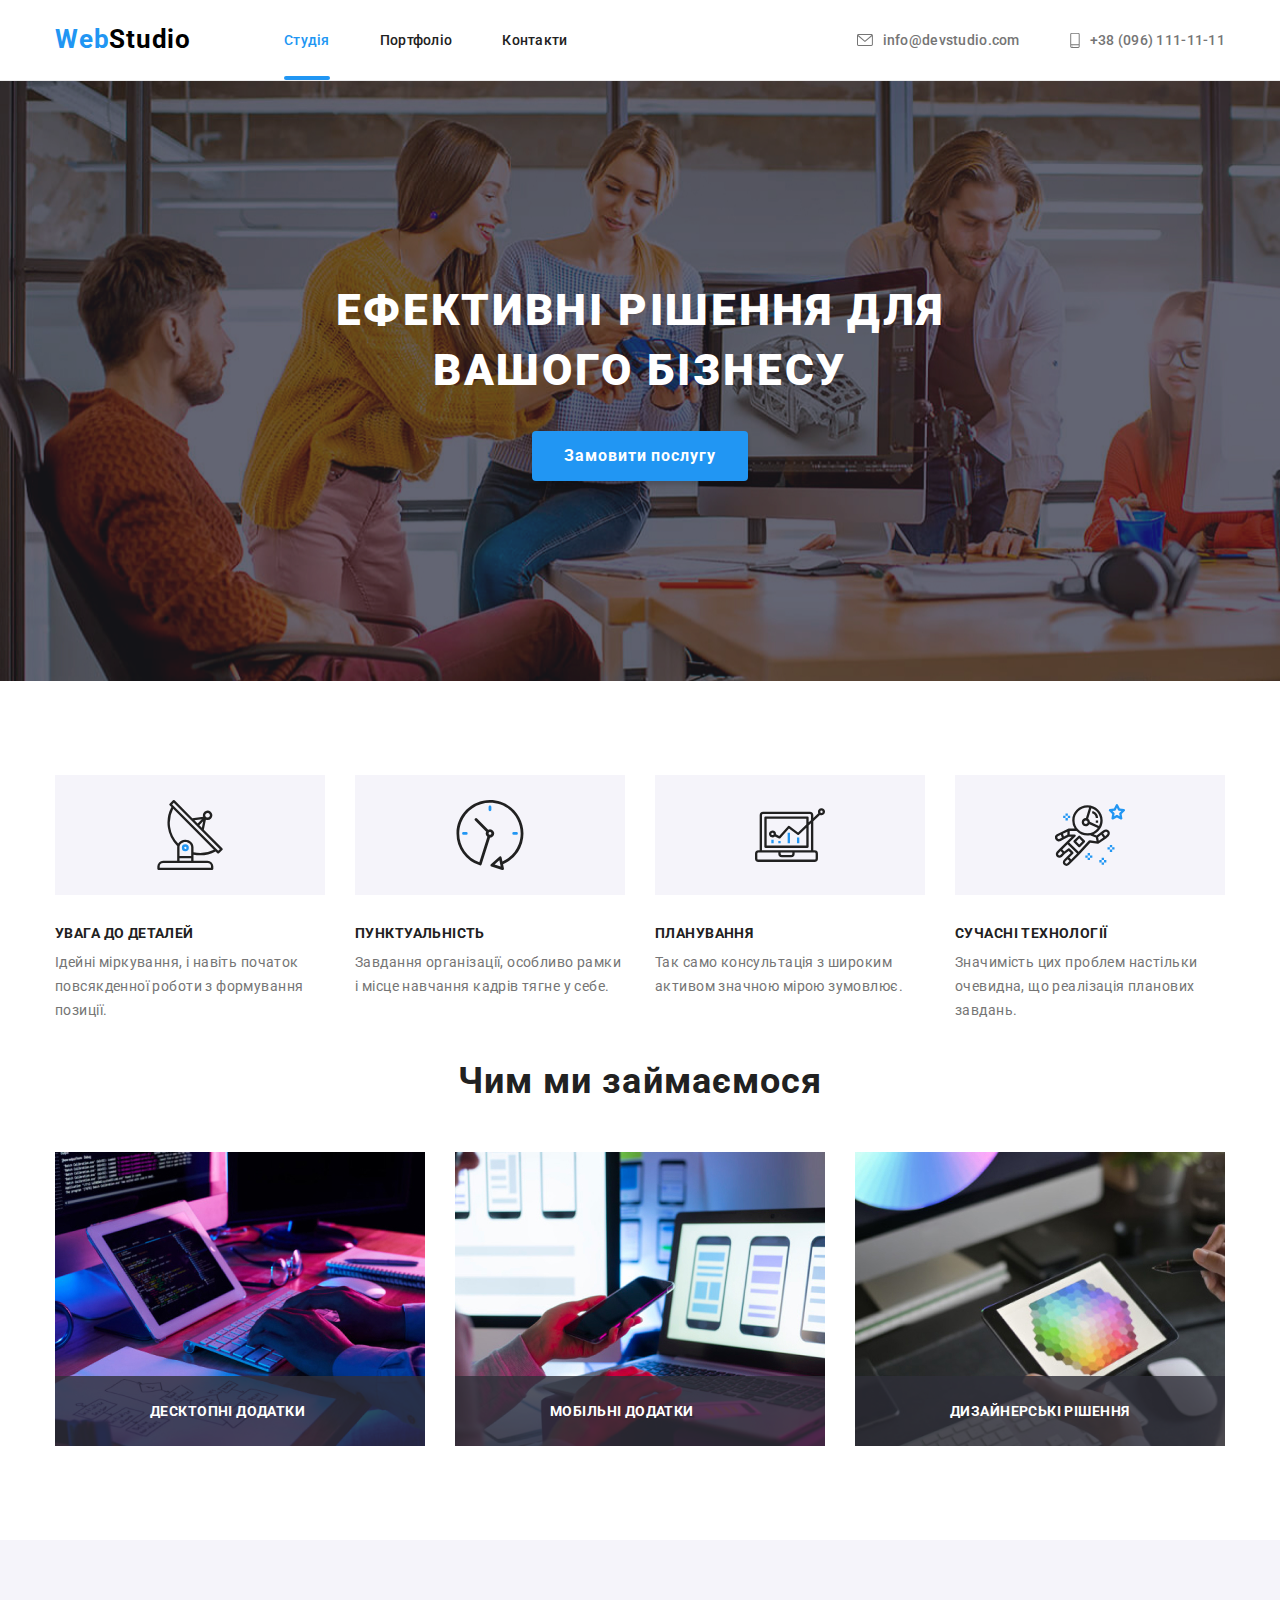
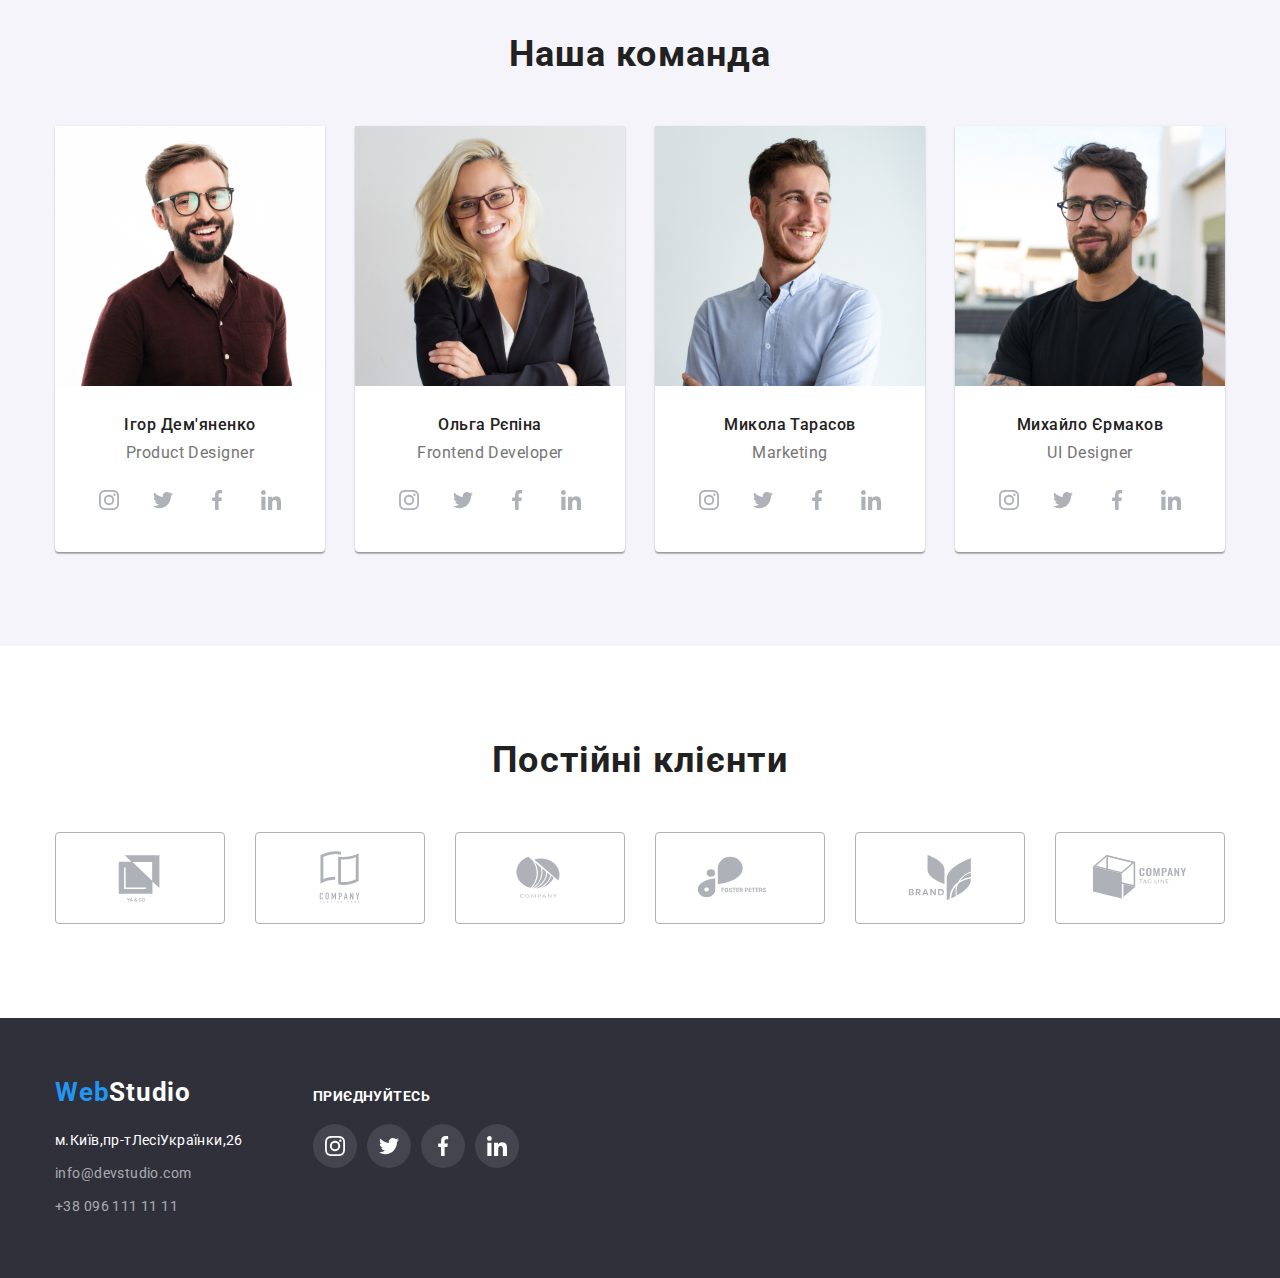
==== commit 58cc846a: "Add files via upload" ====
--- a/index.html
+++ b/index.html
@@ -86,7 +86,7 @@
           <button class="btn" type="button" data-modal-open>
             Замовити послугу
           </button>
-          <div class="backdrop" data-modal>
+          <div class="backdrop is-hidden" data-modal>
             <div class="modal-wrapper">
               <button class="modal-btn" data-modal-close>
                 <svg class="modal-close" width="18" height="18">
--- a/css/styles.css
+++ b/css/styles.css
@@ -1,18 +1,14 @@
 :root {
-  /* стилі шрифту */
   --font-family: "Roboto", sans-serif;
   --second-family: "Raleway", sans-serif;
-  /* кольори тексту */
   --text: #212121;
   --txt-cl: #757575;
   --color: #fff;
   --accent-cl: #2196f3;
   --span: #000;
-  /* background-color */
   --bg-cl: #2f303a;
   --color: #fff;
   --text-bg-cl: #f5f4fa;
-  /* Icon-svg */
   --icons-team: #afb1b8;
 }
 
@@ -33,7 +29,7 @@
   font-family: "Roboto", sans-serif;
   letter-spacing: 0.03em;
   color: var(--color);
-  background-color: var(--color);
+  background-color: #fff;
 }
 
 section {
@@ -67,27 +63,33 @@
 p {
   margin: 0;
 }
-
 /* Кнопки */
 .clik:hover,
 .clik:focus {
-  box-shadow: 0 2px 2px 0 rgb(0, 0, 0, 0.12), 0 1px 2px 0 rgb(0, 0, 0, 0.08),
-    0 3px 1px 0 rgb(0, 0, 0, 0.1);
+  transition-duration: 250ms;
+    transition-timing-function: cubic-bezier(0.4, 0, 0.2, 1);
+  box-shadow: 0 2px 2px 0 rgb(0, 0, 0, 0.12), 0 1px 2px 0 rgb(0, 0, 0, 0.08), 0 3px 1px 0 rgb(0, 0, 0, 0.1);
 }
 
 .studio-portfolio:hover,
 .studio-portfolio:focus {
   color: var(--accent-cl);
+  transition-duration: 250ms;
+    transition-timing-function: cubic-bezier(0.4, 0, 0.2, 1);
 }
 
 .portfolio-portfolio:focus,
 .portfolio-portfolio:hover {
   color: var(--accent-cl);
+  transition-duration: 250ms;
+    transition-timing-function: cubic-bezier(0.4, 0, 0.2, 1);
 }
 
 .contacts-portfolio:hover,
 .contacts-portfolio:focus {
   color: var(--accent-cl);
+  transition-duration: 250ms;
+    transition-timing-function: cubic-bezier(0.4, 0, 0.2, 1);
 }
 
 .btn {
@@ -103,14 +105,13 @@
   font-family: inherit;
   cursor: pointer;
   color: var(--color);
-  background-color: var(--accent-cl);
+  background-color: #2196f3;
   box-shadow: 0 4px 4px 0 rgb(0, 0, 0, 0.15);
   border: transparent;
   border-radius: 4px;
 }
 
 .all {
-  font-family: var(--font-family);
   font-weight: 500;
   font-size: 16px;
   line-height: 1.63;
@@ -119,8 +120,7 @@
   color: var(--color);
   cursor: pointer;
   border-radius: 4px;
-
-  background: var(--accent-cl);
+  background: #2196f3;
   margin-left: auto;
   padding-left: 25px;
   padding-right: 25px;
@@ -130,8 +130,9 @@
 
 .all:hover,
 .all:focus {
-  box-shadow: 0 2px 2px 0 rgb(0, 0, 0, 0.12), 0 1px 2px 0 rgb(0, 0, 0, 0.08),
-    0 3px 1px 0 rgb(0, 0, 0, 0.1);
+  box-shadow: 0 2px 2px 0 rgb(0, 0, 0, 0.12), 0 1px 2px 0 rgb(0, 0, 0, 0.08), 0 3px 1px 0 rgb(0, 0, 0, 0.1);
+  transition-duration: 250ms;
+    transition-timing-function: cubic-bezier(0.4, 0, 0.2, 1);
 }
 
 .clik {
@@ -143,7 +144,7 @@
   color: var(--text);
   cursor: pointer;
   border-radius: 4px;
-  background: var(--text-bg-cl);
+  background: #f5f4fa;
   padding-left: 22px;
   padding-right: 22px;
   padding-top: 6px;
@@ -156,60 +157,81 @@
 
 .clik:hover,
 .clik:focus {
-  background-color: var(--accent-cl);
+  background-color: #2196f3;
   color: var(--color);
+  transition-duration: 250ms;
+    transition-timing-function: cubic-bezier(0.4, 0, 0.2, 1);
 }
 
 .contacts-index:hover,
 .contacts-index:focus {
   color: var(--accent-cl);
+  transition-duration: 250ms;
+    transition-timing-function: cubic-bezier(0.4, 0, 0.2, 1);
 }
 
 .portfolio-index:hover {
   color: var(--accent-cl);
+  transition-duration: 250ms;
+    transition-timing-function: cubic-bezier(0.4, 0, 0.2, 1);
 }
 
 .studio-list:hover {
   color: var(--accent-cl);
+  transition-duration: 250ms;
+    transition-timing-function: cubic-bezier(0.4, 0, 0.2, 1);
 }
 
 .information-number:hover,
 .information-number:focus {
   color: var(--accent-cl);
+  transition-duration: 250ms;
+    transition-timing-function: cubic-bezier(0.4, 0, 0.2, 1);
 }
 
 .information:hover,
 .information:focus {
   color: var(--accent-cl);
+  transition-duration: 250ms;
+    transition-timing-function: cubic-bezier(0.4, 0, 0.2, 1);
 }
 
 .contacts-list:hover,
 .contacts-list:focus {
   color: var(--accent-cl);
+  transition-duration: 250ms;
+    transition-timing-function: cubic-bezier(0.4, 0, 0.2, 1);
 }
 
 .information-number:hover {
   color: var(--accent-cl);
+  transition-duration: 250ms;
+    transition-timing-function: cubic-bezier(0.4, 0, 0.2, 1);
 }
 
 .btn:hover,
 .btn:focus {
-  background-color: var(--accent-cl);
+  background-color: #2196f3;
   color: var(--color);
+  transition-duration: 250ms;
+    transition-timing-function: cubic-bezier(0.4, 0, 0.2, 1);
 }
 
 .information-email:hover,
 .information-email:focus {
   color: var(--accent-cl);
+  transition-duration: 250ms;
+    transition-timing-function: cubic-bezier(0.4, 0, 0.2, 1);
 }
 
 .information-telephone:hover,
 .information-telephone:focus {
   color: var(--accent-cl);
+  transition-duration: 250ms;
+    transition-timing-function: cubic-bezier(0.4, 0, 0.2, 1);
 }
 
 .studio-index-accent::after {
-
   position: absolute;
   content: " ";
   display: block;
@@ -232,92 +254,8 @@
   bottom: 0;
   right: 0;
   border-radius: 2px;
-}
-
-/* Шапка сайту */
-.header-container {
-  display: flex;
-  justify-content: center;
-  align-items: center;
-}
-
-header {
-  border-bottom: 1px solid #ececec;
-}
-
-.logo {
-  font-family: var(--second-family);
-  font-weight: 700;
-  font-size: 26px;
-  letter-spacing: 0.03em;
-  color: var(--accent-cl);
-
-  text-decoration: none;
-  padding-top: 24px;
-  padding-bottom: 25px;
-
-  margin-right: 93px;
-}
-
-.span-color {
-  color: var(--span);
-  font-weight: 700;
-  font-size: 26px;
-  letter-spacing: 0.03em;
-  text-decoration: none;
-}
-
-.list-informatoins {
-  display: flex;
-  gap: 50px;
-}
-
-.navigation-item {
-  display: flex;
-}
-
-.navigation-item:last-child {
-  margin-right: 0;
-}
-
-.studio-index-accent {
-  font-weight: 500;
-  font-size: 14px;
-  letter-spacing: 0.02em;
-  color: var(--accent-cl);
-  padding-top: 32px;
-  padding-bottom: 32px;
-}
-
-.portfolio-index {
-  font-weight: 500;
-  font-size: 14px;
-  letter-spacing: 0.02em;
-  color: var(--text);
-
-  padding-top: 32px;
-  padding-bottom: 32px;
-
-  box-sizing: content-box;
-}
-
-.contacts-index {
-  font-weight: 500;
-  font-size: 14px;
-  letter-spacing: 0.02em;
-  color: var(--text);
-  padding-top: 32px;
-  padding-bottom: 32px;
-}
-
-.contacts-index:last-child {
-  margin-right: auto;
-}
-
-.navigation-link {
-  position: relative;
-}
-
+  
+}
 .navigation-link:hover::after {
   position: absolute;
   content: " ";
@@ -328,7 +266,87 @@
   bottom: 0;
   right: 0;
   border-radius: 2px;
-}
+ 
+}
+/* Шапка сайту */
+.header-container {
+  display: flex;
+  justify-content: center;
+  align-items: center;
+}
+
+header {
+  border-bottom: 1px solid #ececec;
+}
+
+.logo {
+  font-weight: 700;
+  font-size: 26px;
+  letter-spacing: 0.03em;
+  color: var(--accent-cl);
+  text-decoration: none;
+  padding-top: 24px;
+  padding-bottom: 25px;
+  margin-right: 93px;
+}
+
+.span-color {
+  color: var(--span);
+  font-weight: 700;
+  font-size: 26px;
+  letter-spacing: 0.03em;
+  text-decoration: none;
+}
+
+.list-informatoins {
+  display: flex;
+  gap: 50px;
+}
+
+.navigation-item {
+  display: flex;
+}
+
+.navigation-item:last-child {
+  margin-right: 0;
+}
+
+.studio-index-accent {
+  font-weight: 500;
+  font-size: 14px;
+  letter-spacing: 0.02em;
+  color: var(--accent-cl);
+  padding-top: 32px;
+  padding-bottom: 32px;
+}
+
+.portfolio-index {
+  font-weight: 500;
+  font-size: 14px;
+  letter-spacing: 0.02em;
+  color: var(--text);
+  padding-top: 32px;
+  padding-bottom: 32px;
+  box-sizing: content-box;
+}
+
+.contacts-index {
+  font-weight: 500;
+  font-size: 14px;
+  letter-spacing: 0.02em;
+  color: var(--text);
+  padding-top: 32px;
+  padding-bottom: 32px;
+}
+
+.contacts-index:last-child {
+  margin-right: auto;
+}
+
+.navigation-link {
+  position: relative;
+}
+
 
 .header-group-list {
   display: flex;
@@ -337,19 +355,6 @@
 }
 
 .information {
-  font-weight: 500;
-  font-size: 14px;
-  letter-spacing: 0.02em;
-  color: var(--txt-cl);
-  text-decoration: none;
-
-  justify-content: center;
-  text-align: center;
-  display: flex;
-  margin-left: 10px;
-}
-
-.information-number {
   font-weight: 500;
   font-size: 14px;
   letter-spacing: 0.02em;
@@ -357,6 +362,18 @@
   text-decoration: none;
   justify-content: center;
   text-align: center;
+  display: flex;
+  margin-left: 10px;
+}
+
+.information-number {
+  font-weight: 500;
+  font-size: 14px;
+  letter-spacing: 0.02em;
+  color: var(--txt-cl);
+  text-decoration: none;
+  justify-content: center;
+  text-align: center;
 }
 
 .information-list:last-child {
@@ -374,6 +391,8 @@
 .header-link-list:hover,
 .header-link-list:focus {
   fill: var(--accent-cl);
+  transition-duration: 250ms;
+    transition-timing-function: cubic-bezier(0.4, 0, 0.2, 1);
 }
 
 .group-link {
@@ -386,11 +405,8 @@
 
 .header-link-list {
   text-decoration: none;
-
-  font-family: var(--main-font);
   font-weight: 500;
   letter-spacing: 0.02em;
-
   color: var(--txt-cl);
   display: flex;
   align-items: center;
@@ -398,8 +414,6 @@
 
 .header-link-phone {
   text-decoration: none;
-
-  font-family: var(--main-font);
   font-weight: 500;
   letter-spacing: 0.02em;
   color: var(--txt-cl);
@@ -408,32 +422,32 @@
 .header-link-list:hover,
 .header-link-list:focus {
   color: var(--accent-cl);
+  transition-duration: 250ms;
+    transition-timing-function: cubic-bezier(0.4, 0, 0.2, 1);
 }
 
 .header-link-phone:hover,
 .header-link-phone:focus {
   color: var(--accent-cl);
+  transition-duration: 250ms;
+    transition-timing-function: cubic-bezier(0.4, 0, 0.2, 1);
 }
 
 .header-icon:hover,
 .header-icon:focus {
   color: var(--accent-cl);
-}
-
-/* Hero-group */
+  transition-duration: 250ms;
+    transition-timing-function: cubic-bezier(0.4, 0, 0.2, 1);
+}
+
 .header-group {
   max-width: 1600px;
   margin-left: auto;
   margin-right: auto;
-  background-image: url(../image/Img\ Overlay\ \(4\).png),
-    url(../image/Img\ \(1\).jpg);
-
-  background-color: var(--dark-bg-color);
+  background-image: url(../image/Img\ Overlay\ \(4\).png), url(../image/Img\ \(1\).jpg);
   padding-top: 200px;
   padding-bottom: 200px;
 }
-
-
 
 .hero-title {
   font-weight: 900;
@@ -447,62 +461,62 @@
   margin-left: auto;
   margin-right: auto;
   margin-bottom: 30px;
-
 }
 
 .backdrop {
-
-z-index: 2;
+  z-index: 2;
   position: fixed;
   top: 0;
   left: 0;
   width: 100%;
   height: 100%;
-  background: rgba(0, 0, 0, 0.2);
+  background: rgb(0, 0, 0, 0.2);
   transition: visibility 250ms cubic-bezier(0.4, 0, 0.2, 1), opacity 250ms cubic-bezier(0.4, 0, 0.2, 1);
 }
+
 .modal-wrapper.is-hidden {
-  transition: transform 300ms ease-in-out 200ms, opacity 300ms ease-in-out 200ms;
-}
+  transition: transform 300ms 200ms ease-in-out, opacity 300ms 200ms ease-in-out;
+}
+
 .backdrop.is-hidden {
   opacity: 0;
   pointer-events: none;
   visibility: hidden;
 }
+
 .backdrop.is-hidden .modal-wrapper {
   transform: translate(-50%, -50%) scale(0.2);
 }
+
 .modal-wrapper {
   position: absolute;
-    top: 50%;
-    left: 50%;
-    transform: translate(-50%, -50%);
-    border-radius: 4px;
-    width: 528px;
-    height: 581px;
-    box-shadow: 0 2px 1px 0 rgba(0, 0, 0, 0.2), 0 1px 1px 0 rgba(0, 0, 0, 0.14), 0 1px 3px 0 rgba(0, 0, 0, 0.12);
-    background: #fff;
-    transform: translate(-50%, -50%) scale(1);
-    transition: 250ms cubic-bezier(0.4, 0, 0.2, 1);
+  top: 50%;
+  left: 50%;
+  transform: translate(-50%, -50%);
+  border-radius: 4px;
+  width: 528px;
+  height: 581px;
+  box-shadow: 0 2px 1px 0 rgb(0, 0, 0, 0.2), 0 1px 1px 0 rgb(0, 0, 0, 0.14), 0 1px 3px 0 rgb(0, 0, 0, 0.12);
+  background: #fff;
+  transform: translate(-50%, -50%) scale(1);
+  transition: 250ms cubic-bezier(0.4, 0, 0.2, 1);
 }
 
 .modal-btn {
   position: absolute;
-    top: 8px;
-    right: 8px;
-    border-radius: 50%;
-    background-color: #fff;
-    border: 1px solid rgba(203, 195, 195, 0.5);
-    display: flex;
-    align-items: center;
-    justify-content: center;
-    padding: 0;
-    width: 30px;
-    height: 30px;
-    cursor: pointer;
-  }
-
-
+  top: 8px;
+  right: 8px;
+  border-radius: 50%;
+  background-color: #fff;
+  border: rgb(203, 195, 195, 0.5) solid 1px;
+  display: flex;
+  align-items: center;
+  justify-content: center;
+  padding: 0;
+  width: 30px;
+  height: 30px;
+  cursor: pointer;
+}
 /* About-group */
 .about-group {
   padding-top: 94px;
@@ -516,7 +530,6 @@
 .features-item {
   display: flex;
   perspective: 1000px;
-
 }
 
 .features-item:last-child {
@@ -525,14 +538,12 @@
 
 .features-icon {
   width: 270px;
-
-  background-color: var(--text-bg-cl);
+  background-color: #f5f4fa;
   display: flex;
   align-items: center;
   justify-content: center;
   margin-bottom: 30px;
   height: 120px;
-
 }
 
 .features-icon:last-child {
@@ -541,7 +552,6 @@
 
 .features-list:not(:last-child) {
   margin-right: 30px;
-
 }
 
 .features {
@@ -561,16 +571,10 @@
   color: var(--txt-cl);
 }
 
-
-
 .icon-item {
   width: 70px;
   height: 70px;
-
-
-}
-
-
+}
 /* Occupation */
 .about .image-item {
   flex-basis: calc((100% - 90px) / 3);
@@ -580,14 +584,12 @@
 .about .image-item::before {
   position: absolute;
   content: " ";
-
   display: block;
-  background: rgba(47, 48, 58, 0.8);
+  background: rgb(47, 48, 58, 0.8);
   width: 100%;
   height: 70px;
   bottom: 0;
   left: 0;
-
 }
 
 .our-occupation {
@@ -614,12 +616,8 @@
 }
 
 .before-list-item {
-
-
   bottom: 0;
-
   position: absolute;
-  font-family: var(--font-family);
   font-weight: 700;
   font-size: 14px;
   letter-spacing: 0.03em;
@@ -628,19 +626,16 @@
   color: #fff;
   padding-left: 95px;
   padding-bottom: 27px;
-
-}
-
+}
 /* Our-team */
 .our-team {
   padding-top: 94px;
-  background-color: var(--text-bg-cl);
+  background-color: #f5f4fa;
 }
 
 .team-social-link-list {
   display: flex;
   justify-content: center;
-
   align-items: baseline;
 }
 
@@ -650,7 +645,6 @@
 
 .team-social-link-item {
   border-radius: 50%;
-
   margin-right: 10px;
 }
 
@@ -675,11 +669,8 @@
 .group {
   border-radius: 0 0 4px 4px;
   width: 270px;
-
-  box-shadow: 0 2px 1px 0 rgba(0, 0, 0, 0.2), 0 1px 1px 0 rgba(0, 0, 0, 0.14),
-    0 1px 3px 0 rgba(0, 0, 0, 0.12);
-  background: var(--color);
-
+  box-shadow: 0 2px 1px 0 rgb(0, 0, 0, 0.2), 0 1px 1px 0 rgb(0, 0, 0, 0.14), 0 1px 3px 0 rgb(0, 0, 0, 0.12);
+  background: #fff;
   margin-right: 30px;
 }
 
@@ -722,7 +713,6 @@
 
 .member-icons {
   fill: var(--icons-team);
-
   width: 20px;
   height: 20px;
   gap: 10px;
@@ -730,40 +720,38 @@
 
 .our-team-icons:hover,
 .our-team-icons:focus {
-  background-color: var(--accent-cl);
+  background-color: #2196f3;
+  transition-duration: 250ms;
+    transition-timing-function: cubic-bezier(0.4, 0, 0.2, 1);
 }
 
 .our-team-icons:hover .member-icons,
 .our-team-icons:focus .member-icons {
   fill: var(--color);
-}
-
-/* Regular-customers */
+  transition-duration: 250ms;
+    transition-timing-function: cubic-bezier(0.4, 0, 0.2, 1);
+}
+
 .regular-customers {
   padding-top: 94px;
 }
 
 .client {
-  font-family: var(--font-family);
   font-weight: 700;
   font-size: 36px;
   letter-spacing: 0.03em;
   text-align: center;
   color: var(--text);
-
   margin-bottom: 50px;
 }
 
 .customers-list {
   display: flex;
 }
-
 
 .customers-list-group {
   fill: var(--icons-team);
-  border: 1px solid var(--icons-team);
-
-
+  border: var(--icons-team) solid 1px;
   border-radius: 4px;
   display: flex;
   width: 170px;
@@ -779,16 +767,17 @@
 .svg-customers {
   width: 106px;
   height: 60px;
-
 }
 
 .customers-list-group:hover,
 .customers-list-group:focus {
   fill: var(--accent-cl);
-  border: 1px solid #2196f3;
+  border: #2196f3 solid 1px;
   border-radius: 4px;
   width: 170px;
   height: 92px;
+  transition-duration: 250ms;
+    transition-timing-function: cubic-bezier(0.4, 0, 0.2, 1);
 }
 
 .customers:last-child {
@@ -797,10 +786,8 @@
 
 .list-icon-customers {
   width: 170px;
-
   margin-right: 30px;
 }
-
 /* Footer */
 .footer-cotainer {
   display: flex;
@@ -808,16 +795,14 @@
 }
 
 footer {
-  background-color: var(--bg-cl);
+  background-color: #2f303a;
   padding-top: 60px;
   padding-bottom: 60px;
 }
 
 .logo-footer {
-  font-family: var(--second-family);
   font-weight: 700;
   font-size: 26px;
-
   letter-spacing: 0.03em;
   color: var(--accent-cl);
 }
@@ -843,7 +828,6 @@
 
 .address {
   margin-top: 20px;
-
 }
 
 .information-email {
@@ -865,19 +849,16 @@
 }
 
 .join-in {
-  font-family: var(--font-family);
   font-weight: 700;
   font-size: 14px;
   letter-spacing: 0.03em;
   text-transform: uppercase;
-
   color: var(--color);
   margin-bottom: 20px;
 }
 
 .social-network {
   display: flex;
-
   align-items: baseline;
 }
 
@@ -895,9 +876,8 @@
   align-items: center;
   width: 44px;
   height: 44px;
-  background-color: rgba(255, 255, 255, 0.1);
+  background-color: rgb(255, 255, 255, 0.1);
   border-radius: 50%;
-
   transition: 250ms cubic-bezier(0.4, 0, 0.2, 1);
 }
 
@@ -905,6 +885,8 @@
 .social-icons:focus {
   background-color: #2196f3;
   border-radius: 50%;
+  transition-duration: 250ms;
+    transition-timing-function: cubic-bezier(0.4, 0, 0.2, 1);
 }
 
 .footer-icons {
@@ -914,7 +896,6 @@
 .information-footer {
   margin-right: 70px;
 }
-
 /* Portfolio */
 .button {
   border-radius: 4px;
@@ -939,10 +920,8 @@
   font-size: 14px;
   letter-spacing: 0.02em;
   color: var(--accent-cl);
-
   padding-top: 32px;
   padding-bottom: 32px;
-
   box-sizing: content-box;
 }
 
@@ -969,83 +948,64 @@
 .image-portfolio {
   display: flex;
   flex-wrap: wrap;
-
   gap: 30px;
 }
 
 .image-list-portfolio {
   width: 370px;
-
-  background: var(--color);
-
-  background: var(--color);
-  border: 1px solid #eee;
+  background: #fff;
+  
+  border: #eee solid 1px;
   height: 404px;
   position: relative;
-
-}
-
-.image-list-pictures::before {
-  content: "";
-  width: 100%;
-  height: 294px;
-  position: absolute;
-  background: rgba(33, 150, 243, 0.9);
-  display: block;
-  opacity: 0;
-
-}
-
-
-
-.animation-text {
-  font-family: var(--font-family);
-  font-weight: 400;
-  font-size: 18px;
-  
-  line-height: 1.55556;
-  letter-spacing: 0.03em;
-  color: #fff;
-  width: 322px;
-  height: 168px;
-  background-color: rgba(33, 150, 243, 0.9);
-}
+}
+
+.image-list-portfolio:hover,
+.image-list-portfolio:focus {
+  box-shadow: 1px 4px 6px 0 rgba(0, 0, 0, 0.16), 0 4px 4px 0 rgba(0, 0, 0, 0.06), 0 1px 1px 0 rgba(0, 0, 0, 0.12);
+    background: #fff;
+    border: 1px solid #eee;
+    transition-duration: 250ms;
+      transition-timing-function: cubic-bezier(0.4, 0, 0.2, 1);
+}
+
+
 
 .image-list-portfolio:nth-child(3n+3) {
   margin-right: 0;
-  border: 1px solid #eee;
+  border: #eee solid 1px;
   width: 370px;
   height: 404px;
-}
-
-.image-list-pictures {
-  display: block;
-  animation: fade-bottom-to-top 250ms;
-}
+  
+}
+
+
 
 .image-list-pictures:nth-child(3n+3):hover,
 .image-list-pictures:nth-child(3n+3):focus {
-  box-shadow: 1px 4px 6px 0 rgba(0, 0, 0, 0.16), 0 4px 4px 0 rgba(0, 0, 0, 0.06),
-    0 1px 1px 0 rgba(0, 0, 0, 0.12);
-  background: var(--color);
+box-shadow: 1px 4px 6px 0 rgba(0, 0, 0, 0.16), 0 4px 4px 0 rgba(0, 0, 0, 0.06), 0 1px 1px 0 rgba(0, 0, 0, 0.12);
+  background: #fff;
+  transition-duration: 250ms;
+    transition-timing-function: cubic-bezier(0.4, 0, 0.2, 1);
+ 
 }
 
 .image-list-pictures:hover,
 .image-list-pictures:focus {
-  box-shadow: 1px 4px 6px 0 rgba(0, 0, 0, 0.16), 0 4px 4px 0 rgba(0, 0, 0, 0.06),
-    0 1px 1px 0 rgba(0, 0, 0, 0.12);
-  background: var(--color);
+  box-shadow: 1px 4px 6px 0 rgba(0, 0, 0, 0.16), 0 4px 4px 0 rgba(0, 0, 0, 0.06), 0 1px 1px 0 rgba(0, 0, 0, 0.12);
+    background: #fff;
   width: 370px;
   height: 404px;
-
-
-}
-
-.image-list:nth-child(3n + 1) {
+  border: 1px solid #eee;
+  transition-duration: 250ms;
+    transition-timing-function: cubic-bezier(0.4, 0, 0.2, 1);
+}
+
+.image-list:nth-child(3n+1) {
   margin-right: 0;
 }
 
-.image-list:nth-child(-n + 3) {
+.image-list:nth-child(-1n+3) {
   margin-bottom: 0;
 }
 
@@ -1068,11 +1028,6 @@
 
 .item:nth-child(2) {
   margin-top: 9px;
-}
-
-.text,
-.classification {
-  font-family: var(--font-family);
 }
 
 .text {
@@ -1095,43 +1050,51 @@
 .project-info {
   padding-right: 24px;
   padding-left: 24px;
-
   padding-top: 20px;
-
   border-right: 1px solid #ececec;
-
   border-left: 1px solid #ececec;
 }
+/* Animation-images */
 .description {
   position: absolute;
-    width: 100%;
-    height: 100%;
-    bottom: 0;
-    left: 0;
-    display: block;
-   
-    background-color: #2196f3e5;
-    padding-left: 24px;
-    padding-top: 63px;
-    padding-right: 24px;
-    padding-bottom: 63px;
-    font-size: 18px;
-    font-weight: 400;
-    line-height: 1.6;
-    letter-spacing: 0.03em;
-    text-align: left;
-    transform: translateY(100%);
-    transition-duration: 250ms;
-    transition-timing-function: cubic-bezier(0.4, 0, 0.2, 1);
-    transition-property: rgba(33, 150, 243, 0.9);
-}
+  width: 100%;
+  height: 100%;
+  bottom: 0;
+  left: 0;
+  display: block;
+  background: rgba(33, 150, 243, 0.9);
+  padding-left: 24px;
+  padding-top: 63px;
+  padding-right: 24px;
+  padding-bottom: 63px;
+  font-size: 18px;
+  font-weight: 400;
+  line-height: 1.6;
+  letter-spacing: 0.03em;
+  text-align: left;
+  transform: translateY(100%);
+  transition-duration: 250ms;
+  transition-timing-function: cubic-bezier(0.4, 0, 0.2, 1);
+}
+
 .description-blok {
   position: relative;
   overflow: hidden;
+}
+.description-text {
+  font-weight: 400;
+  font-size: 18px;
+  line-height: 1.55556;
+  letter-spacing: 0.03em;
+  color: #fff;
+  width: 322px;
+  height: 168px;
+
 }
 .image-list-pictures:hover .description,
 .image-list-pictures:focus .description {
   transform: translateY(0);
   opacity: 1;
-  visibility: 1;
+  transition-duration: 250ms;
+    transition-timing-function: cubic-bezier(0.4, 0, 0.2, 1);
 }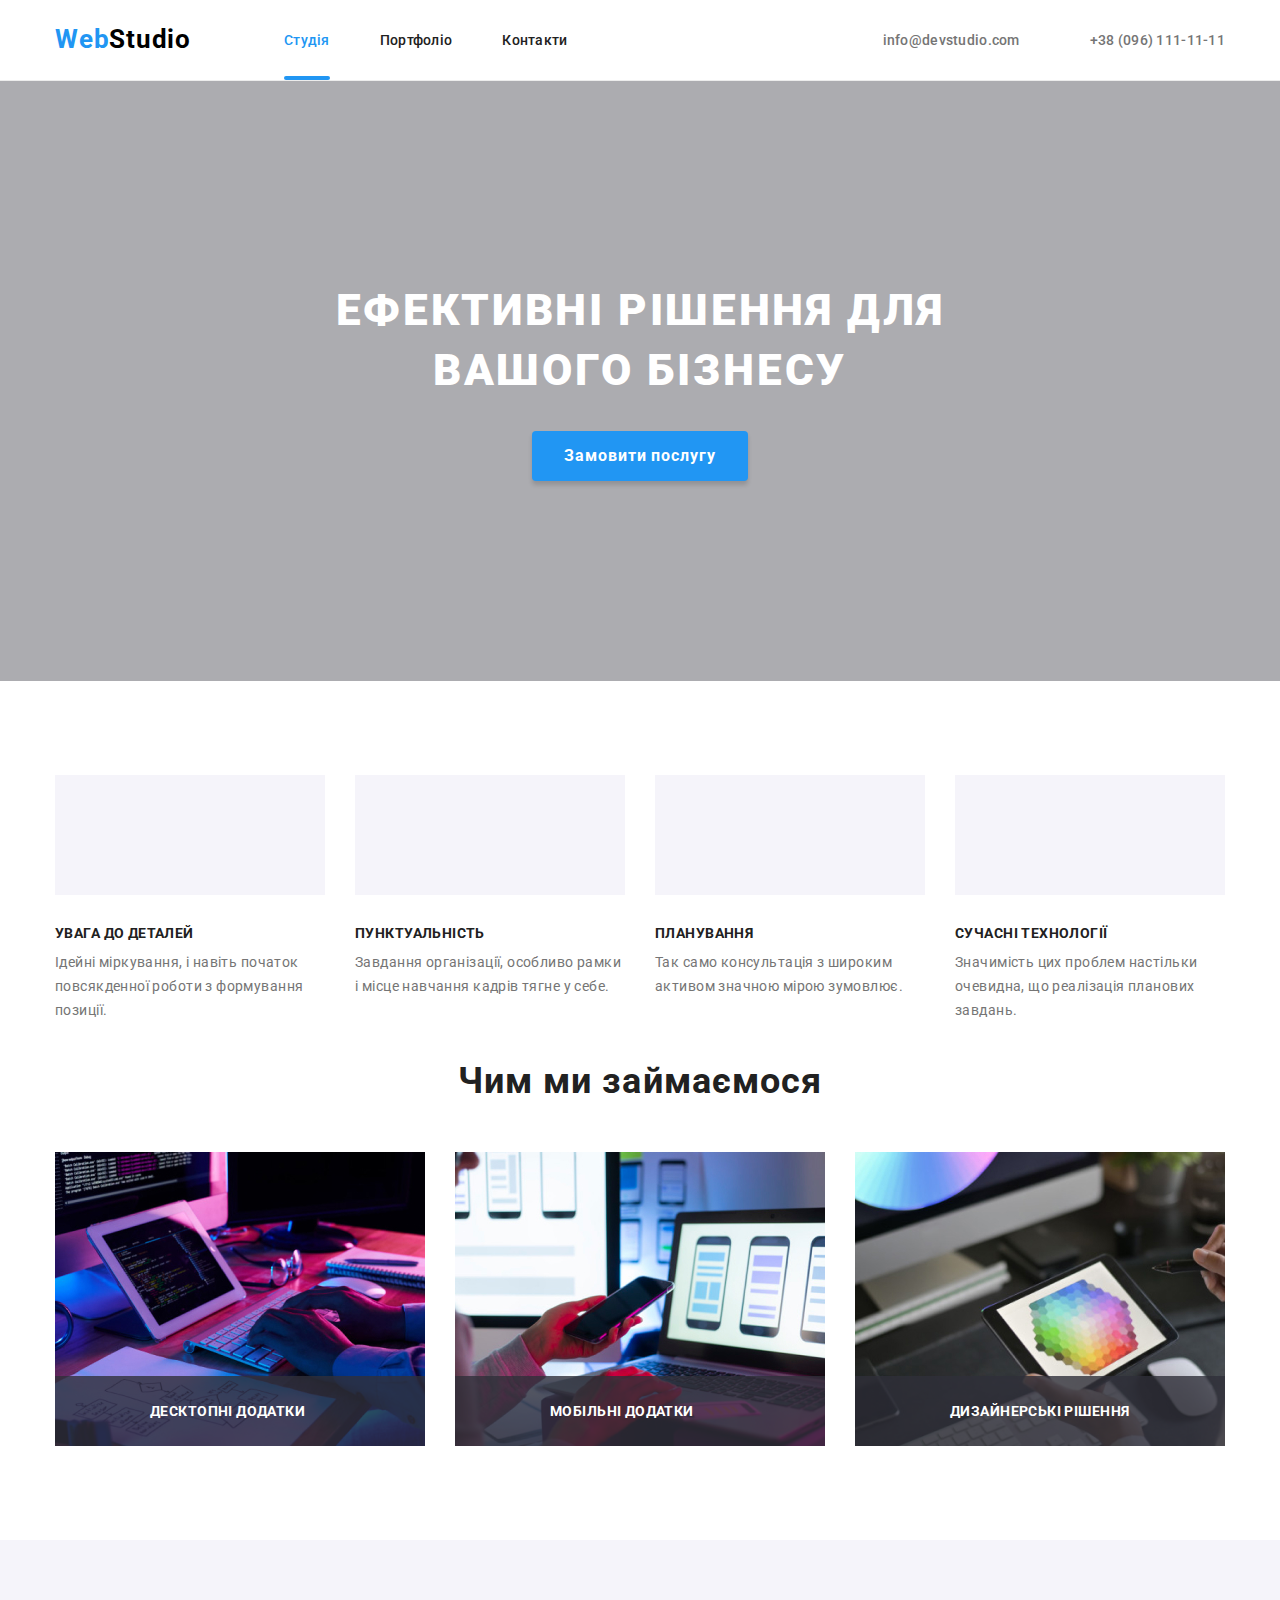
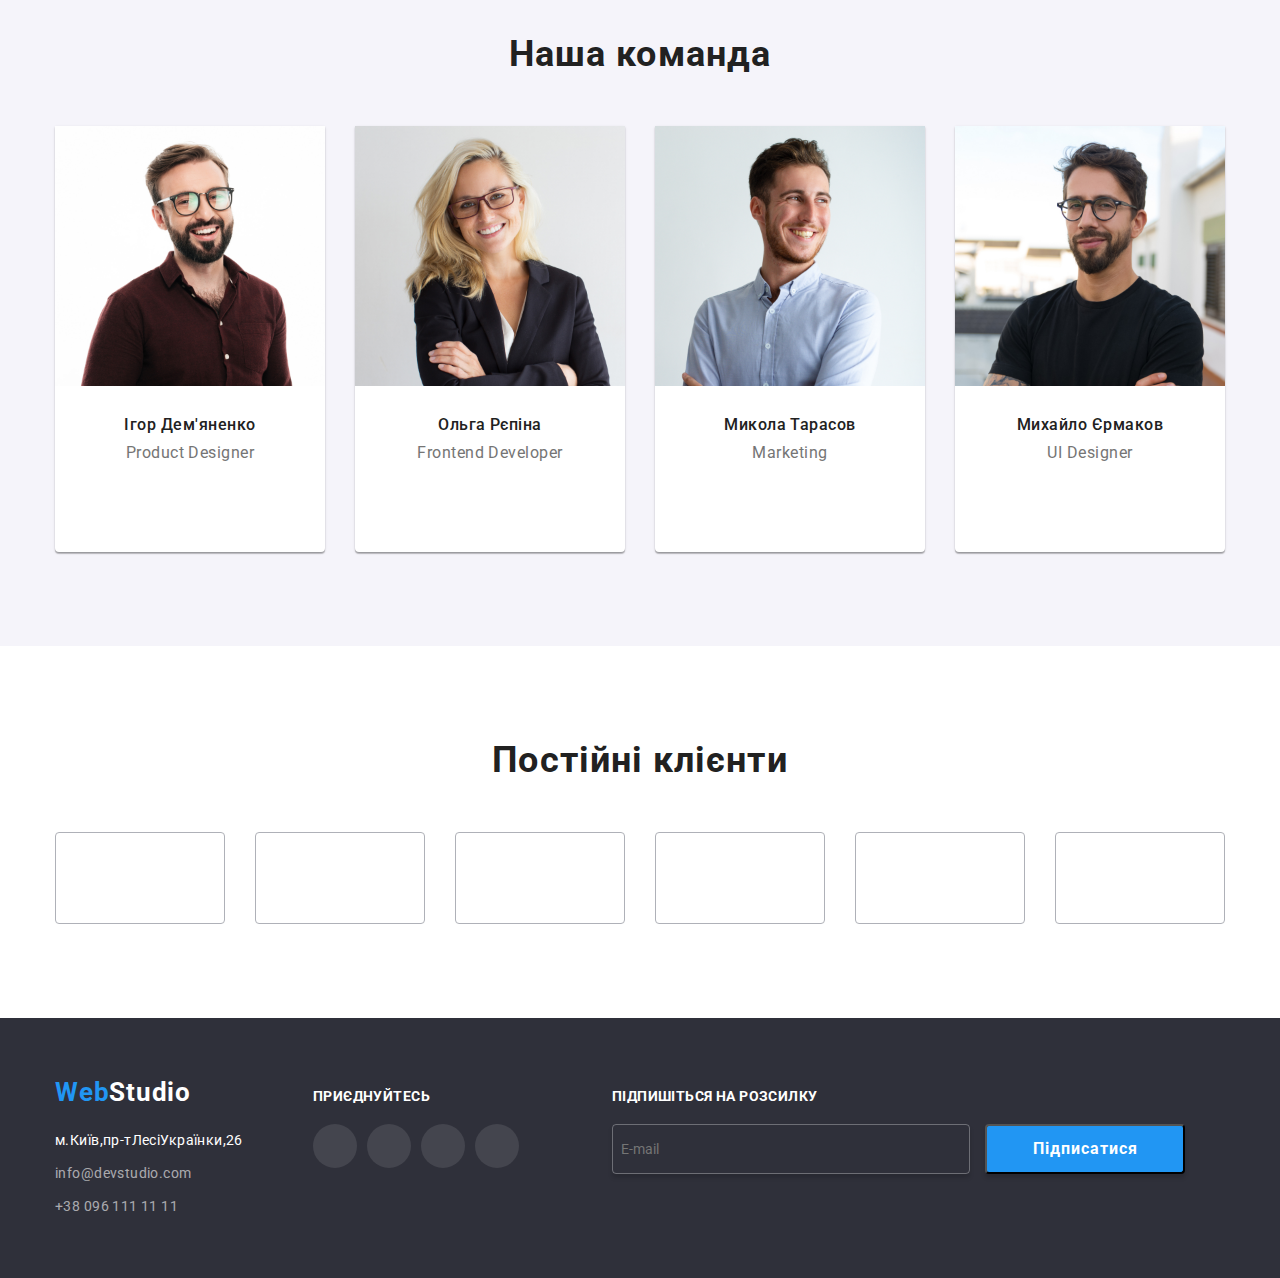
==== commit 8f46ca36: "Add files via upload" ====
--- a/index.html
+++ b/index.html
@@ -88,12 +88,66 @@
           </button>
           <div class="backdrop is-hidden" data-modal>
             <div class="modal-wrapper">
+              <div class="form-container">
+                <form class="form" name="Feedback_form" autocomplete="on">
+                  <div class="div-name-form">
+                    <h3 class="text-to-form">
+                      Залиште свої дані, ми вам передзвонимо
+                    </h3>
+                    <p class="name-form">Ім'я</p>
+                    <label>
+                      Ім'я
+                      <a class="name-info" href="">
+                        <svg class="icon-name" width="18" height="18">
+                          <use href="./image/sprite.svg#icon-name"></use>
+                        </svg>
+                      </a>
+                      <input class="input" type="Ім'я" name="Ім'я" />
+                    </label>
+                  </div>
+                  <div class="div-name-telephone">
+                    <p class="telephone-form">Телефон</p>
+                    <label>
+                      Телефон
+                      <a class="telephone-info" href="">
+                        <svg class="telephone-icon" width="18" height="18">
+                          <use href="./image/sprite.svg#icon-telephone"></use>
+                        </svg>
+                      </a>
+                      <input class="input" type="Телефон" name="Телефон" />
+                    </label>
+                  </div>
+                  <div class="div-email-info">
+                    <p class="email-form">Пошта</p>
+                    <label>
+                      Пошта
+                      <a class="email-info" href="">
+                        <svg class="email-icon" width="18" height="18">
+                          <use href="./image/sprite.svg#icon-mail"></use>
+                        </svg>
+                      </a>
+                      <input class="input" type="Пошта" name="Пошта" />
+                    </label>
+                  </div>
+                  <div class="div-comentars-info">
+                    <p class="comentars-text">Коментар</p>
+                    <label>
+                      Коментар
+                      <input
+                        class="input-comentars"
+                        type="Коментар"
+                        name="Коментар"
+                        placeholder="Введіть текст"
+                      />
+                    </label>
+                  </div>
+                </form>
+              </div>
               <button class="modal-btn" data-modal-close>
                 <svg class="modal-close" width="18" height="18">
                   <use href="./image/sprite.svg#icon-close"></use>
                 </svg>
               </button>
-              <form class="modal-form"></form>
             </div>
           </div>
         </div>
@@ -609,6 +663,26 @@
             </li>
           </ul>
         </div>
+        <div class="Subscribe">
+          <p class="text-subscribe">Підпишіться на розсилку</p>
+          <label>
+            <input
+              class="input-footer-emai"
+              type="E-mail"
+              name="E-mail"
+              placeholder="E-mail"
+            />
+          </label>
+          <button class="btn-footer" type="button">
+          
+            <p class="subscribe">Підписатися</p>
+              <a class="telegram-icon" href="">
+              <svg class="icon-telegram-footer" width="24px" height="24px">
+                <use href="./image/sprite.svg#icon-telegram"></use>
+              </svg>
+            </a>
+          </button>
+        </div>
       </div>
     </footer>
     <script src="./js/modal.js"></script>
--- a/css/styles.css
+++ b/css/styles.css
@@ -66,30 +66,26 @@
 /* Кнопки */
 .clik:hover,
 .clik:focus {
-  transition-duration: 250ms;
-    transition-timing-function: cubic-bezier(0.4, 0, 0.2, 1);
+ 
   box-shadow: 0 2px 2px 0 rgb(0, 0, 0, 0.12), 0 1px 2px 0 rgb(0, 0, 0, 0.08), 0 3px 1px 0 rgb(0, 0, 0, 0.1);
 }
 
 .studio-portfolio:hover,
 .studio-portfolio:focus {
   color: var(--accent-cl);
-  transition-duration: 250ms;
-    transition-timing-function: cubic-bezier(0.4, 0, 0.2, 1);
+
 }
 
 .portfolio-portfolio:focus,
 .portfolio-portfolio:hover {
   color: var(--accent-cl);
-  transition-duration: 250ms;
-    transition-timing-function: cubic-bezier(0.4, 0, 0.2, 1);
+
 }
 
 .contacts-portfolio:hover,
 .contacts-portfolio:focus {
   color: var(--accent-cl);
-  transition-duration: 250ms;
-    transition-timing-function: cubic-bezier(0.4, 0, 0.2, 1);
+
 }
 
 .btn {
@@ -109,6 +105,8 @@
   box-shadow: 0 4px 4px 0 rgb(0, 0, 0, 0.15);
   border: transparent;
   border-radius: 4px;
+    transition-duration: 250ms;
+      transition-timing-function: cubic-bezier(0.4, 0, 0.2, 1);
 }
 
 .all {
@@ -126,13 +124,14 @@
   padding-right: 25px;
   padding-top: 6px;
   padding-bottom: 6px;
+  transition-duration: 250ms;
+    transition-timing-function: cubic-bezier(0.4, 0, 0.2, 1);
 }
 
 .all:hover,
 .all:focus {
   box-shadow: 0 2px 2px 0 rgb(0, 0, 0, 0.12), 0 1px 2px 0 rgb(0, 0, 0, 0.08), 0 3px 1px 0 rgb(0, 0, 0, 0.1);
-  transition-duration: 250ms;
-    transition-timing-function: cubic-bezier(0.4, 0, 0.2, 1);
+ 
 }
 
 .clik {
@@ -149,6 +148,8 @@
   padding-right: 22px;
   padding-top: 6px;
   padding-bottom: 6px;
+  transition-duration: 250ms;
+    transition-timing-function: cubic-bezier(0.4, 0, 0.2, 1);
 }
 
 .buttons:last-child {
@@ -159,76 +160,65 @@
 .clik:focus {
   background-color: #2196f3;
   color: var(--color);
-  transition-duration: 250ms;
-    transition-timing-function: cubic-bezier(0.4, 0, 0.2, 1);
+
 }
 
 .contacts-index:hover,
 .contacts-index:focus {
   color: var(--accent-cl);
-  transition-duration: 250ms;
-    transition-timing-function: cubic-bezier(0.4, 0, 0.2, 1);
+  
 }
 
 .portfolio-index:hover {
   color: var(--accent-cl);
-  transition-duration: 250ms;
-    transition-timing-function: cubic-bezier(0.4, 0, 0.2, 1);
+ 
 }
 
 .studio-list:hover {
   color: var(--accent-cl);
-  transition-duration: 250ms;
-    transition-timing-function: cubic-bezier(0.4, 0, 0.2, 1);
+  
 }
 
 .information-number:hover,
 .information-number:focus {
   color: var(--accent-cl);
-  transition-duration: 250ms;
-    transition-timing-function: cubic-bezier(0.4, 0, 0.2, 1);
+
 }
 
 .information:hover,
 .information:focus {
   color: var(--accent-cl);
-  transition-duration: 250ms;
-    transition-timing-function: cubic-bezier(0.4, 0, 0.2, 1);
+
 }
 
 .contacts-list:hover,
 .contacts-list:focus {
   color: var(--accent-cl);
-  transition-duration: 250ms;
-    transition-timing-function: cubic-bezier(0.4, 0, 0.2, 1);
+
 }
 
 .information-number:hover {
   color: var(--accent-cl);
-  transition-duration: 250ms;
-    transition-timing-function: cubic-bezier(0.4, 0, 0.2, 1);
+ 
 }
 
 .btn:hover,
 .btn:focus {
   background-color: #2196f3;
   color: var(--color);
-  transition-duration: 250ms;
-    transition-timing-function: cubic-bezier(0.4, 0, 0.2, 1);
+
 }
 
 .information-email:hover,
 .information-email:focus {
   color: var(--accent-cl);
-  transition-duration: 250ms;
-    transition-timing-function: cubic-bezier(0.4, 0, 0.2, 1);
+ 
 }
 
 .information-telephone:hover,
 .information-telephone:focus {
   color: var(--accent-cl);
-  transition-duration: 250ms;
-    transition-timing-function: cubic-bezier(0.4, 0, 0.2, 1);
+ 
 }
 
 .studio-index-accent::after {
@@ -244,6 +234,7 @@
 
 }
 
+
 .portfolio-portfolio::after {
   position: absolute;
   content: " ";
@@ -254,20 +245,9 @@
   bottom: 0;
   right: 0;
   border-radius: 2px;
-  
-}
-.navigation-link:hover::after {
-  position: absolute;
-  content: " ";
-  display: block;
-  width: 100%;
-  height: 4px;
-  background-color: #2196f3;
-  bottom: 0;
-  right: 0;
-  border-radius: 2px;
- 
-}
+
+}
+
 /* Шапка сайту */
 .header-container {
   display: flex;
@@ -310,7 +290,10 @@
 .navigation-item:last-child {
   margin-right: 0;
 }
-
+.image-list {
+  transition-duration: 250ms;
+    transition-timing-function: cubic-bezier(0.4, 0, 0.2, 1);
+}
 .studio-index-accent {
   font-weight: 500;
   font-size: 14px;
@@ -328,6 +311,8 @@
   padding-top: 32px;
   padding-bottom: 32px;
   box-sizing: content-box;
+    transition-duration: 250ms;
+      transition-timing-function: cubic-bezier(0.4, 0, 0.2, 1);
 }
 
 .contacts-index {
@@ -337,8 +322,13 @@
   color: var(--text);
   padding-top: 32px;
   padding-bottom: 32px;
-}
-
+  transition-duration: 250ms;
+    transition-timing-function: cubic-bezier(0.4, 0, 0.2, 1);
+}
+.contacts-list {
+  transition-duration: 250ms;
+    transition-timing-function: cubic-bezier(0.4, 0, 0.2, 1);
+}
 .contacts-index:last-child {
   margin-right: auto;
 }
@@ -353,7 +343,10 @@
   margin-left: auto;
   align-items: center;
 }
-
+.information-email {
+  transition-duration: 250ms;
+    transition-timing-function: cubic-bezier(0.4, 0, 0.2, 1);
+}
 .information {
   font-weight: 500;
   font-size: 14px;
@@ -364,8 +357,13 @@
   text-align: center;
   display: flex;
   margin-left: 10px;
-}
-
+    transition-duration: 250ms;
+      transition-timing-function: cubic-bezier(0.4, 0, 0.2, 1);
+}
+.information-telephone {
+  transition-duration: 250ms;
+    transition-timing-function: cubic-bezier(0.4, 0, 0.2, 1);
+}
 .information-number {
   font-weight: 500;
   font-size: 14px;
@@ -374,6 +372,8 @@
   text-decoration: none;
   justify-content: center;
   text-align: center;
+    transition-duration: 250ms;
+      transition-timing-function: cubic-bezier(0.4, 0, 0.2, 1);
 }
 
 .information-list:last-child {
@@ -386,13 +386,14 @@
 
 .header-icon {
   margin-right: 10px;
+    transition-duration: 250ms;
+      transition-timing-function: cubic-bezier(0.4, 0, 0.2, 1);
 }
 
 .header-link-list:hover,
 .header-link-list:focus {
   fill: var(--accent-cl);
-  transition-duration: 250ms;
-    transition-timing-function: cubic-bezier(0.4, 0, 0.2, 1);
+
 }
 
 .group-link {
@@ -410,6 +411,8 @@
   color: var(--txt-cl);
   display: flex;
   align-items: center;
+    transition-duration: 250ms;
+      transition-timing-function: cubic-bezier(0.4, 0, 0.2, 1);
 }
 
 .header-link-phone {
@@ -417,34 +420,33 @@
   font-weight: 500;
   letter-spacing: 0.02em;
   color: var(--txt-cl);
+    transition-duration: 250ms;
+      transition-timing-function: cubic-bezier(0.4, 0, 0.2, 1);
 }
 
 .header-link-list:hover,
 .header-link-list:focus {
   color: var(--accent-cl);
-  transition-duration: 250ms;
-    transition-timing-function: cubic-bezier(0.4, 0, 0.2, 1);
+  
 }
 
 .header-link-phone:hover,
 .header-link-phone:focus {
   color: var(--accent-cl);
-  transition-duration: 250ms;
-    transition-timing-function: cubic-bezier(0.4, 0, 0.2, 1);
+ 
 }
 
 .header-icon:hover,
 .header-icon:focus {
   color: var(--accent-cl);
-  transition-duration: 250ms;
-    transition-timing-function: cubic-bezier(0.4, 0, 0.2, 1);
+
 }
 
 .header-group {
   max-width: 1600px;
   margin-left: auto;
   margin-right: auto;
-  background-image: url(../image/Img\ Overlay\ \(4\).png), url(../image/Img\ \(1\).jpg);
+  background-image: url(../image/Img\ Overlay\ \(4\).png), url(../image/Img\ \(1\).png);
   padding-top: 200px;
   padding-bottom: 200px;
 }
@@ -497,7 +499,7 @@
   width: 528px;
   height: 581px;
   box-shadow: 0 2px 1px 0 rgb(0, 0, 0, 0.2), 0 1px 1px 0 rgb(0, 0, 0, 0.14), 0 1px 3px 0 rgb(0, 0, 0, 0.12);
-  background: #fff;
+  background: var(--color);
   transform: translate(-50%, -50%) scale(1);
   transition: 250ms cubic-bezier(0.4, 0, 0.2, 1);
 }
@@ -507,7 +509,7 @@
   top: 8px;
   right: 8px;
   border-radius: 50%;
-  background-color: #fff;
+  background-color: var(--color);
   border: rgb(203, 195, 195, 0.5) solid 1px;
   display: flex;
   align-items: center;
@@ -516,6 +518,105 @@
   width: 30px;
   height: 30px;
   cursor: pointer;
+}
+/* Form */
+
+.form-container {
+  display: flex;
+  justify-content: center;
+}
+.text-to-form {
+  font-family: "Roboto", sans-serif;
+    font-weight: 700;
+    font-size: 20px;
+    letter-spacing: 0.03em;
+    text-align: center;
+    color: var(--text);
+    padding-top: 40px;
+    transition-duration: 250ms;
+      transition-timing-function: cubic-bezier(0.4, 0, 0.2, 1);
+      
+}
+.name-form {
+  font-family: "Roboto", sans-serif;
+    font-weight: 400;
+    font-size: 12px;
+    letter-spacing: 0.01em;
+    color: var(--txt-cl);
+    padding-top: 15px;
+}
+.input {
+  border: 1px solid rgba(33, 33, 33, 0.2);
+    border-radius: 4px;
+    display: flex;
+    width: 448px;
+    height: 40px;
+    
+   
+
+   
+  
+}
+
+.name-info {
+  position: absolute;
+  padding-top: 11px;
+  padding-left: 12px;
+  display: flex;
+  
+}
+.telephone-form {
+  font-family: "Roboto", sans-serif;
+    font-weight: 400;
+    font-size: 12px;
+    letter-spacing: 0.01em;
+    color: var(--txt-cl);
+    padding-top: 10px;
+}
+.telephone-info {
+
+position: absolute;
+display: flex;
+padding-top: 11px;
+padding-left: 12px;
+}
+.email-form {
+  font-family: "Roboto", sans-serif;
+    font-weight: 400;
+    font-size: 12px;
+    letter-spacing: 0.01em;
+    color: var(--txt-cl);
+    padding-top: 10px;
+}
+.email-info {
+  position: absolute;
+    padding-top: 11px;
+    padding-left: 12px;
+    display: flex;
+}
+.comentars-text {
+  font-family: "Roboto", sans-serif;
+    font-weight: 400;
+    font-size: 12px;
+    letter-spacing: 0.01em;
+    color: var(--txt-cl);
+    padding-top: 10px;
+}
+.input-comentars {
+border: 1px solid rgba(33, 33, 33, 0.2);
+  border-radius: 4px;
+  width: 448px;
+  height: 120px;
+  display: flex;
+}
+textarea {
+  resize: none;
+}
+input,
+textarea {
+  padding: 8px;
+  font-family: inherit;
+  font-size: inherit;
 }
 /* About-group */
 .about-group {
@@ -709,6 +810,8 @@
   border-radius: 50%;
   width: 44px;
   height: 44px;
+    transition-duration: 250ms;
+      transition-timing-function: cubic-bezier(0.4, 0, 0.2, 1);
 }
 
 .member-icons {
@@ -716,20 +819,20 @@
   width: 20px;
   height: 20px;
   gap: 10px;
+    transition-duration: 250ms;
+      transition-timing-function: cubic-bezier(0.4, 0, 0.2, 1);
 }
 
 .our-team-icons:hover,
 .our-team-icons:focus {
   background-color: #2196f3;
-  transition-duration: 250ms;
-    transition-timing-function: cubic-bezier(0.4, 0, 0.2, 1);
+ 
 }
 
 .our-team-icons:hover .member-icons,
 .our-team-icons:focus .member-icons {
   fill: var(--color);
-  transition-duration: 250ms;
-    transition-timing-function: cubic-bezier(0.4, 0, 0.2, 1);
+
 }
 
 .regular-customers {
@@ -758,6 +861,8 @@
   height: 92px;
   align-items: center;
   justify-content: center;
+    transition-duration: 250ms;
+      transition-timing-function: cubic-bezier(0.4, 0, 0.2, 1);
 }
 
 .customers {
@@ -776,8 +881,7 @@
   border-radius: 4px;
   width: 170px;
   height: 92px;
-  transition-duration: 250ms;
-    transition-timing-function: cubic-bezier(0.4, 0, 0.2, 1);
+
 }
 
 .customers:last-child {
@@ -878,15 +982,15 @@
   height: 44px;
   background-color: rgb(255, 255, 255, 0.1);
   border-radius: 50%;
-  transition: 250ms cubic-bezier(0.4, 0, 0.2, 1);
+  transition-duration: 250ms;
+    transition-timing-function: cubic-bezier(0.4, 0, 0.2, 1);
 }
 
 .social-icons:hover,
 .social-icons:focus {
   background-color: #2196f3;
   border-radius: 50%;
-  transition-duration: 250ms;
-    transition-timing-function: cubic-bezier(0.4, 0, 0.2, 1);
+ 
 }
 
 .footer-icons {
@@ -896,6 +1000,54 @@
 .information-footer {
   margin-right: 70px;
 }
+.text-subscribe {
+  font-family: "Roboto", sans-serif;
+    font-weight: 700;
+    font-size: 14px;
+    letter-spacing: 0.03em;
+    text-transform: uppercase;
+    color: #fff;
+    margin-left: 93px;
+    margin-bottom: 20px;
+}
+.input-footer-emai {
+  margin-left: 93px;
+  
+  border: 1px solid rgba(255, 255, 255, 0.3);
+    border-radius: 4px;
+    width: 358px;
+    height: 50px;
+    box-shadow: 0 4px 4px 0 rgba(0, 0, 0, 0.15);
+      background: rgba(33, 150, 243, 0);
+    }
+    .btn-footer {
+      border-radius: 4px;
+        width: 200px;
+        height: 50px;
+        box-shadow: 0 4px 4px 0 rgba(0, 0, 0, 0.15);
+          background: var(--accent-cl);
+          cursor: pointer;
+          margin-left: 12px;
+    }
+    .subscribe {
+      font-family: "Roboto", sans-serif;
+        font-weight: 700;
+        font-size: 16px;
+        line-height: 1.875;
+        letter-spacing: 0.06em;
+        text-align: center;
+        color: var(--color);
+    }
+    .icon-telegram-footer {
+      fill: var(--color);
+      position: absolute;
+    }
+    .icon-telegram {
+display: flex;
+padding-top: 13px;
+padding-left: 10px;
+position: absolute;
+    }
 /* Portfolio */
 .button {
   border-radius: 4px;
@@ -913,6 +1065,8 @@
   color: var(--span);
   padding-top: 32px;
   padding-bottom: 32px;
+    transition-duration: 250ms;
+      transition-timing-function: cubic-bezier(0.4, 0, 0.2, 1);
 }
 
 .portfolio-portfolio {
@@ -923,6 +1077,8 @@
   padding-top: 32px;
   padding-bottom: 32px;
   box-sizing: content-box;
+    transition-duration: 250ms;
+      transition-timing-function: cubic-bezier(0.4, 0, 0.2, 1);
 }
 
 .contacts-portfolio {
@@ -932,6 +1088,8 @@
   color: var(--text);
   padding-top: 32px;
   padding-bottom: 32px;
+    transition-duration: 250ms;
+      transition-timing-function: cubic-bezier(0.4, 0, 0.2, 1);
 }
 
 .button:last-child {
@@ -950,7 +1108,10 @@
   flex-wrap: wrap;
   gap: 30px;
 }
-
+.image-list-pictures {
+    transition-duration: 250ms;
+      transition-timing-function: cubic-bezier(0.4, 0, 0.2, 1);
+}
 .image-list-portfolio {
   width: 370px;
   background: #fff;
@@ -958,6 +1119,8 @@
   border: #eee solid 1px;
   height: 404px;
   position: relative;
+  transition-duration: 250ms;
+    transition-timing-function: cubic-bezier(0.4, 0, 0.2, 1);
 }
 
 .image-list-portfolio:hover,
@@ -965,8 +1128,7 @@
   box-shadow: 1px 4px 6px 0 rgba(0, 0, 0, 0.16), 0 4px 4px 0 rgba(0, 0, 0, 0.06), 0 1px 1px 0 rgba(0, 0, 0, 0.12);
     background: #fff;
     border: 1px solid #eee;
-    transition-duration: 250ms;
-      transition-timing-function: cubic-bezier(0.4, 0, 0.2, 1);
+   
 }
 
 
@@ -976,6 +1138,8 @@
   border: #eee solid 1px;
   width: 370px;
   height: 404px;
+    transition-duration: 250ms;
+      transition-timing-function: cubic-bezier(0.4, 0, 0.2, 1);
   
 }
 
@@ -985,8 +1149,7 @@
 .image-list-pictures:nth-child(3n+3):focus {
 box-shadow: 1px 4px 6px 0 rgba(0, 0, 0, 0.16), 0 4px 4px 0 rgba(0, 0, 0, 0.06), 0 1px 1px 0 rgba(0, 0, 0, 0.12);
   background: #fff;
-  transition-duration: 250ms;
-    transition-timing-function: cubic-bezier(0.4, 0, 0.2, 1);
+
  
 }
 
@@ -997,8 +1160,7 @@
   width: 370px;
   height: 404px;
   border: 1px solid #eee;
-  transition-duration: 250ms;
-    transition-timing-function: cubic-bezier(0.4, 0, 0.2, 1);
+
 }
 
 .image-list:nth-child(3n+1) {
@@ -1095,6 +1257,5 @@
 .image-list-pictures:focus .description {
   transform: translateY(0);
   opacity: 1;
-  transition-duration: 250ms;
-    transition-timing-function: cubic-bezier(0.4, 0, 0.2, 1);
+  
 }